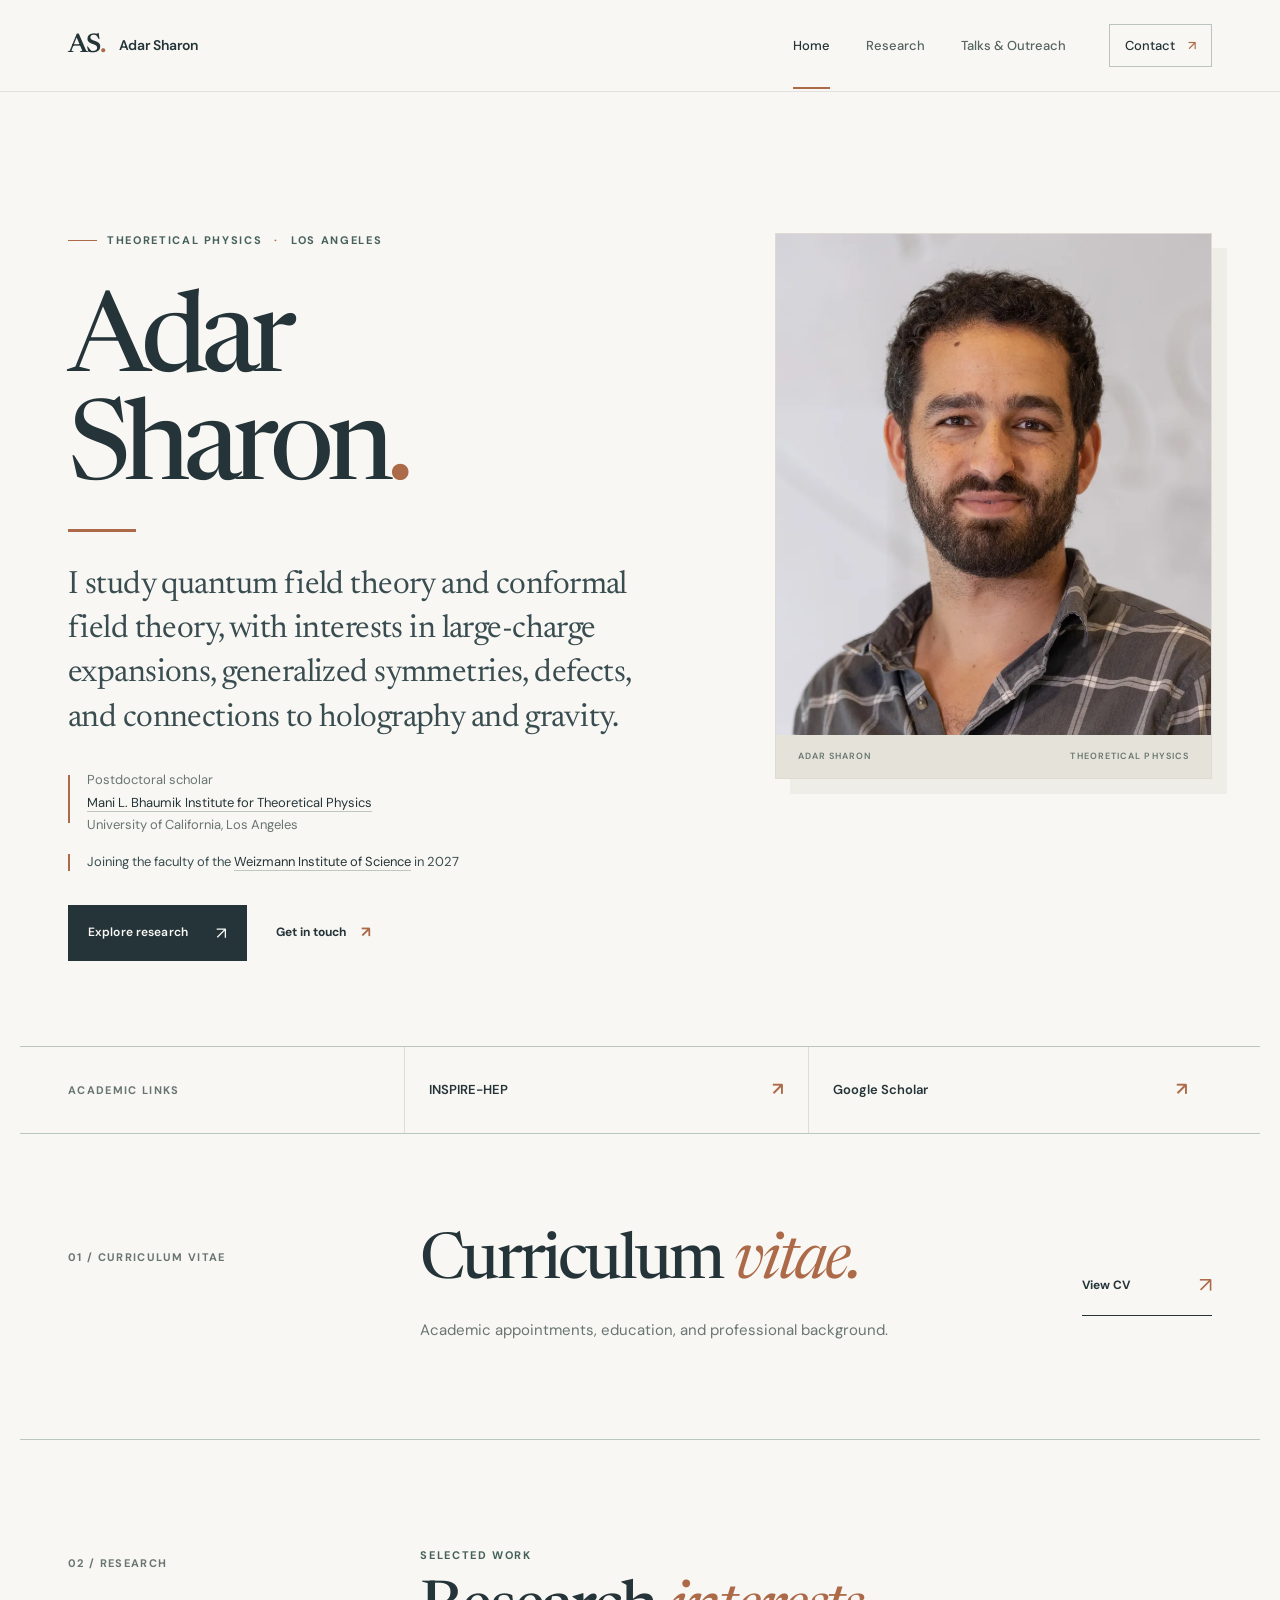
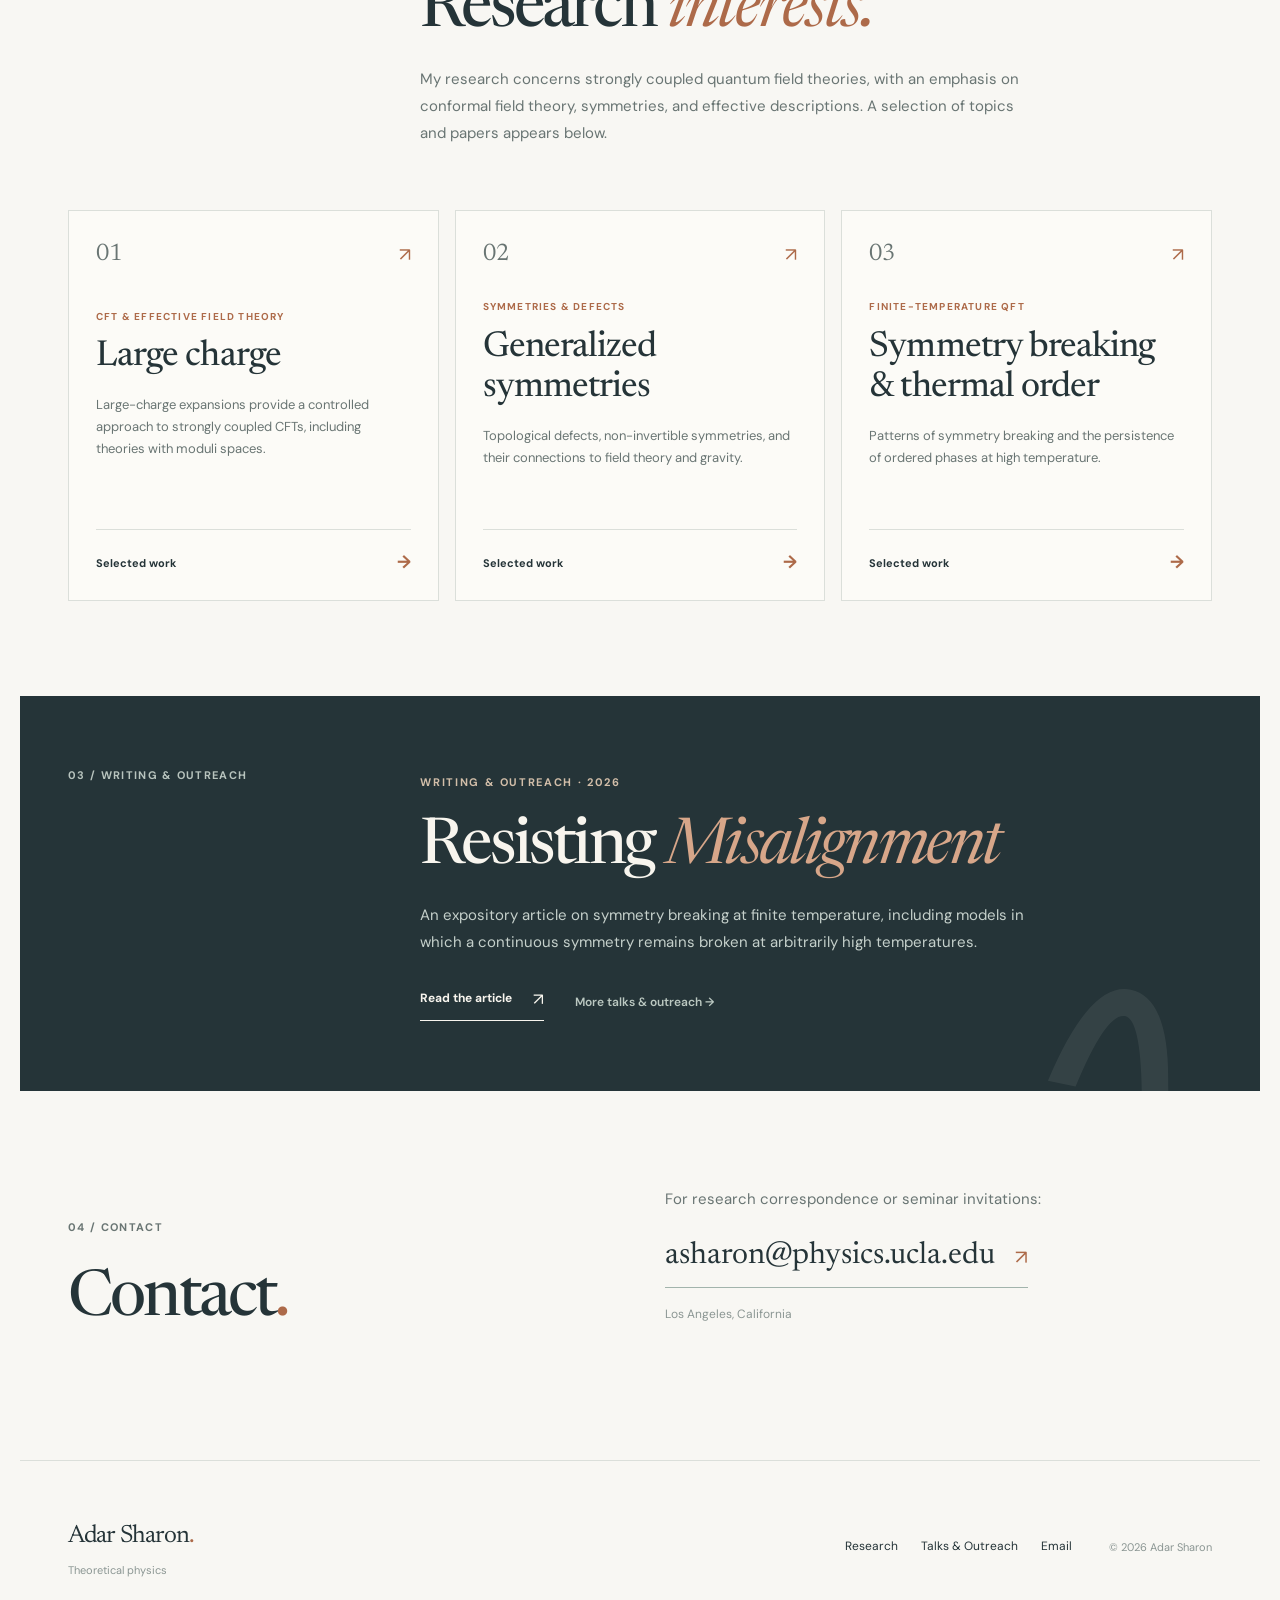
==== index.html @ 0dfc63d8 "Consistency pass: unified heading/body sizes, label spacing and section gaps across pages; drop dupl" ====
<!doctype html>
<html lang="en">
<head>
  <meta charset="utf-8">
  <meta name="viewport" content="width=device-width, initial-scale=1">
  <meta name="theme-color" content="#f8f7f3">
  <meta name="description" content="Adar Sharon is a theoretical physicist at UCLA working on quantum field theory, conformal field theory, generalized symmetries, and strongly coupled systems.">
  <meta property="og:type" content="website">
  <meta property="og:title" content="Adar Sharon — Theoretical Physics">
  <meta property="og:description" content="Quantum field theory, conformal symmetry, and unexpected structures at strong coupling.">
  <meta property="og:url" content="https://adarsharon.com/">
  <meta name="color-scheme" content="light">
  <link rel="canonical" href="https://adarsharon.com/">
  <link rel="icon" href="/favicon.svg" type="image/svg+xml">
  <link rel="preconnect" href="https://fonts.googleapis.com">
  <link rel="preconnect" href="https://fonts.gstatic.com" crossorigin>
  <link href="https://fonts.googleapis.com/css2?family=DM+Sans:wght@400;450;500;600;700&family=Newsreader:opsz,wght@6..72,400;6..72,450;6..72,500;6..72,600&display=swap" rel="stylesheet">
  <link rel="stylesheet" href="/styles.css?v=20261110f">
  <script defer src="/script.js?v=20261110f"></script>
  <title>Adar Sharon — Theoretical Physics</title>
</head>
<body>
  <a class="skip-link" href="#main">Skip to content</a>
  <header class="site-header">
    <div class="shell header-inner">
      <a class="brand" href="/" aria-label="Adar Sharon, home"><span class="brand-mark">AS<span class="brand-dot">.</span></span><span class="brand-name">Adar Sharon</span></a>
      <button class="menu-toggle" type="button" aria-expanded="false" aria-controls="primary-nav" aria-label="Open navigation"><span></span><span></span></button>
      <nav class="site-nav" id="primary-nav" aria-label="Main navigation">
        <a href="/" aria-current="page">Home</a>
        <a href="/research.html">Research</a>
        <a href="/notes.html">Talks &amp; Outreach</a>
        <a href="mailto:asharon@physics.ucla.edu" class="nav-contact">Contact <span aria-hidden="true">↗</span></a>
      </nav>
    </div>
  </header>

  <main id="main">
    <section class="hero shell">
      <div class="hero-copy">
        <p class="eyebrow"><span class="eyebrow-line"></span>Theoretical physics <span class="mid-dot">·</span> Los Angeles</p>
        <h1>Adar <span>Sharon<span class="name-period">.</span></span></h1>
        <p class="hero-lede">I study quantum field theory and conformal field theory, with interests in large-charge expansions, generalized symmetries, defects, and connections to holography and gravity.</p>
        <div class="affiliation"><span class="affiliation-rule"></span><p>Postdoctoral scholar<br><a href="https://bhaumik-institute.physics.ucla.edu/" target="_blank" rel="noopener noreferrer">Mani L. Bhaumik Institute for Theoretical Physics</a><br>University of California, Los Angeles</p></div>
        <div class="affiliation affiliation-next"><span class="affiliation-rule"></span><p>Joining the faculty of the <a href="https://www.weizmann.ac.il/particle/" target="_blank" rel="noopener noreferrer">Weizmann Institute of Science</a> in 2027</p></div>
        <div class="hero-actions">
          <a class="button button-dark" href="/research.html">Explore research <span aria-hidden="true">↗</span></a>
          <a class="text-link" href="mailto:asharon@physics.ucla.edu">Get in touch <span aria-hidden="true">↗</span></a>
        </div>
      </div>
      <div class="portrait-frame">
        <div class="portrait-image-wrap">
          <img src="/images/adar-sharon-portrait.webp?v=20261110c" width="420" height="525" alt="Portrait of Adar Sharon" decoding="async" fetchpriority="high">
        </div>
        <div class="portrait-bottom"><span>ADAR SHARON</span><span>THEORETICAL PHYSICS</span></div>
      </div>
    </section>

    <section class="profile-links shell" aria-label="Academic profiles">
      <span class="profile-label">Academic links</span>
      <a href="https://inspirehep.net/authors/1683407" target="_blank" rel="noopener noreferrer"><span>INSPIRE-HEP</span><span aria-hidden="true">↗</span></a>
      <a href="https://scholar.google.com/citations?user=H8xUjnYAAAAJ" target="_blank" rel="noopener noreferrer"><span>Google Scholar</span><span aria-hidden="true">↗</span></a>
    </section>

    <section class="shell cv-feature" aria-labelledby="cv-feature-title">
      <div class="cv-feature-label"><span class="section-index">01 / Curriculum vitae</span></div>
      <div class="cv-feature-content">
        <div class="cv-feature-copy">
          <h2 id="cv-feature-title">Curriculum <em>vitae.</em></h2>
          <p>Academic appointments, education, and professional background.</p>
        </div>
        <a class="cv-feature-link" href="/Adar_Sharon_CV.pdf" target="_blank" rel="noopener" aria-label="View curriculum vitae (PDF, opens in a new tab)">View CV <span aria-hidden="true">↗</span></a>
      </div>
    </section>

    <section class="section shell intro-section">
      <div class="section-side"><span class="section-index">02 / Research</span></div>
      <div class="section-body">
        <p class="eyebrow eyebrow-small">Selected work</p>
        <h2 class="section-heading">Research <em>interests.</em></h2>
        <p class="section-intro">My research concerns strongly coupled quantum field theories, with an emphasis on conformal field theory, symmetries, and effective descriptions. A selection of topics and papers appears below.</p>
      </div>
    </section>

    <section class="shell feature-grid" aria-label="Research interests">
      <a class="feature-card" href="/research.html#large-charge">
        <div class="feature-upper"><span>01</span><span class="feature-icon" aria-hidden="true">↗</span></div>
        <div><p class="card-kicker">CFT &amp; effective field theory</p><h3>Large charge</h3><p>Large-charge expansions provide a controlled approach to strongly coupled CFTs, including theories with moduli spaces.</p></div>
        <span class="card-bottom">Selected work <span aria-hidden="true">→</span></span>
      </a>
      <a class="feature-card" href="/research.html#symmetries">
        <div class="feature-upper"><span>02</span><span class="feature-icon" aria-hidden="true">↗</span></div>
        <div><p class="card-kicker">Symmetries &amp; defects</p><h3>Generalized symmetries</h3><p>Topological defects, non-invertible symmetries, and their connections to field theory and gravity.</p></div>
        <span class="card-bottom">Selected work <span aria-hidden="true">→</span></span>
      </a>
      <a class="feature-card" href="/research.html#thermal">
        <div class="feature-upper"><span>03</span><span class="feature-icon" aria-hidden="true">↗</span></div>
        <div><p class="card-kicker">Finite-temperature QFT</p><h3>Symmetry breaking &amp; thermal order</h3><p>Patterns of symmetry breaking and the persistence of ordered phases at high temperature.</p></div>
        <span class="card-bottom">Selected work <span aria-hidden="true">→</span></span>
      </a>
    </section>

    <section class="shell editorial-feature">
      <div class="editorial-label"><span class="section-index">03 / Writing &amp; outreach</span></div>
      <div class="editorial-content">
        <p class="eyebrow eyebrow-small">Writing &amp; outreach · 2026</p>
        <h2>Resisting <em>Misalignment</em></h2>
        <p>An expository article on symmetry breaking at finite temperature, including models in which a continuous symmetry remains broken at arbitrarily high temperatures.</p>
        <div class="editorial-actions">
          <a class="underline-link" href="https://bhaumik-institute.physics.ucla.edu/sites/default/files/news/resisting-misalignment/index.html" target="_blank" rel="noopener noreferrer">Read the article <span aria-hidden="true">↗</span></a>
          <a class="subtle-link" href="/notes.html">More talks &amp; outreach <span aria-hidden="true">→</span></a>
        </div>
      </div>
      <span class="editorial-ornament" aria-hidden="true">∿</span>
    </section>


    <section class="shell contact-section" id="contact">
      <div><span class="section-index">04 / Contact</span><h2>Contact<span class="name-period">.</span></h2></div>
      <div class="contact-details"><p>For research correspondence or seminar invitations:</p><a href="mailto:asharon@physics.ucla.edu" class="email-link">asharon@physics.ucla.edu <span aria-hidden="true">↗</span></a><span>Los Angeles, California</span></div>
    </section>
  </main>

  <footer class="footer shell"><div><span class="footer-brand">Adar Sharon<span>.</span></span><span>Theoretical physics</span></div><div class="footer-right"><a href="/research.html">Research</a><a href="/notes.html">Talks &amp; Outreach</a><a href="mailto:asharon@physics.ucla.edu">Email</a><span>© <span class="current-year">2026</span> Adar Sharon</span></div></footer>
</body>
</html>
---- styles.css ----
:root{
  --paper:#f8f7f3; --paper-dark:#f1efe9; --white:#fffefa; --ink:#253438; --ink2:#394c50; --muted:#697573; --quiet:#8b9693; --line:#dbdfda; --line-dark:#bac7c0; --orange:#ad6a49; --green:#46615c;
  --serif:"Newsreader",Georgia,"Times New Roman",serif; --sans:"DM Sans",system-ui,-apple-system,BlinkMacSystemFont,"Segoe UI",sans-serif;
}
*{box-sizing:border-box}
html{scroll-behavior:smooth}
body{margin:0;background:var(--paper);color:var(--ink);font-family:var(--sans);font-size:15px;line-height:1.65;-webkit-font-smoothing:antialiased}
a{color:inherit;text-decoration:none}
button{font:inherit}
a:focus-visible,button:focus-visible{outline:2px solid var(--orange);outline-offset:5px}
::selection{background:#d8c6b8;color:var(--ink)}
.shell{max-width:1240px;margin:0 auto;padding-left:48px;padding-right:48px}
.skip-link{position:absolute;top:-80px;left:12px;background:var(--ink);color:white;padding:10px 14px;z-index:99}
.skip-link:focus{top:12px}
.site-header{background:rgba(248,247,243,.92);border-bottom:1px solid rgba(40,57,52,.11);position:relative;z-index:15;backdrop-filter:blur(15px)}
.header-inner{height:91px;display:flex;align-items:center;justify-content:space-between;gap:35px}
.brand{display:inline-flex;align-items:center;gap:15px;white-space:nowrap}
.brand-mark{font-family:var(--serif);font-size:27px;font-weight:600;letter-spacing:-.065em;line-height:1}
.brand-dot,.footer-brand span,.period{color:var(--orange)}
.brand-name{font-weight:600;letter-spacing:-.02em;font-size:14px}
.site-nav{display:flex;align-items:center;gap:36px}
.site-nav a{color:#566360;font-weight:500;font-size:13px;transition:color .2s;white-space:nowrap;position:relative}
.site-nav a:hover,.site-nav a[aria-current="page"]{color:var(--ink)}
.site-nav a[aria-current="page"]::after{content:"";position:absolute;bottom:-33px;left:0;width:100%;height:2px;background:var(--orange)}
.site-nav .nav-contact{border:1px solid #b9c4be;padding:10px 15px;margin-left:7px;color:var(--ink)}
.site-nav .nav-contact::after{display:none}
.site-nav .nav-contact span{margin-left:10px;color:var(--orange)}
.site-nav .nav-contact:hover{background:var(--ink);border-color:var(--ink);color:white}
.menu-toggle{display:none}
.eyebrow{display:flex;align-items:center;gap:10px;color:var(--green);font-size:11px;text-transform:uppercase;letter-spacing:.16em;font-weight:700}
.eyebrow-line{display:inline-block;height:1px;width:29px;background:var(--orange);flex:none}
.mid-dot{color:var(--orange);padding:0 2px}
.hero{display:grid;grid-template-columns:1.19fr .81fr;gap:64px;align-items:stretch;padding-top:77px;padding-bottom:85px;min-height:680px}
.hero-copy{padding-top:51px}
.hero h1{font-family:var(--serif);font-size:clamp(76px,8.7vw,130px);font-weight:450;letter-spacing:-.065em;line-height:.97;margin:42px 0 31px;white-space:nowrap}
.hero h1 em{display:block;font-weight:400;font-style:italic;color:var(--orange);letter-spacing:-.07em}
.hero-lede{font-family:var(--serif);font-size:clamp(24px,2.5vw,32px);letter-spacing:-.018em;line-height:1.38;max-width:605px;margin:0;color:var(--ink2)}
.affiliation{display:flex;align-items:flex-start;gap:17px;margin-top:29px}
.affiliation-rule{width:2px;height:48px;background:var(--orange);margin-top:6px;flex:none}
.affiliation p{margin:0;color:var(--muted);font-size:13px;line-height:1.75}
.affiliation a{color:var(--ink);text-decoration:underline;text-decoration-color:#bec8c0;text-underline-offset:4px}
.affiliation a:hover{color:var(--orange)}
.hero-actions{display:flex;align-items:center;gap:29px;margin-top:31px}
.button{display:inline-flex;align-items:center;justify-content:space-between;gap:28px;padding:14px 20px;font-size:12px;font-weight:600;letter-spacing:.01em;transition:transform .18s,background .18s;color:var(--ink)}
.button:hover{transform:translateY(-2px)}
.button-dark{background:var(--ink);color:#f9f8f4}
.button-dark:hover{background:#3d595a}
.button span{font-size:17px;font-weight:400}
.text-link{font-size:12px;font-weight:700;display:inline-flex;align-items:center;gap:15px}
.text-link span{color:var(--orange);font-size:15px}
.text-link:hover,.subtle-link:hover{color:var(--orange)}
.hero-visual{position:relative;overflow:hidden;min-height:546px;background:#e9e6df;box-shadow:15px 15px 0 #efede7}
.field-art{width:100%;height:100%;position:absolute;inset:0;object-fit:cover}
.hero-art-top,.hero-art-bottom{position:absolute;z-index:1;display:flex;justify-content:space-between;align-items:center;left:25px;right:25px;color:#42565a;font-size:10px;font-weight:700;letter-spacing:.17em}
.hero-art-top{top:22px}.hero-art-bottom{bottom:16px}
.hero-art-bottom .symbol{font-family:var(--serif);font-size:35px;font-weight:500;line-height:1}
.profile-links{display:grid;grid-template-columns:1fr repeat(3,1.2fr);border-top:1px solid var(--line-dark);border-bottom:1px solid var(--line-dark);align-items:stretch;margin-bottom:115px}
.profile-label{display:flex;align-items:center;font-size:11px;font-weight:700;text-transform:uppercase;letter-spacing:.14em;color:var(--muted)}
.profile-links>a{display:flex;align-items:center;justify-content:space-between;gap:12px;padding:28px 24px;border-left:1px solid var(--line);font-size:13px;font-weight:600;transition:background .2s}
.profile-links>a:hover{background:#eeeae2}
.profile-links>a span:last-child{color:var(--orange);font-size:18px}
.section{display:grid;grid-template-columns:28% 1fr;gap:32px}
.section-index{font-size:11px;font-weight:700;text-transform:uppercase;letter-spacing:.12em;color:var(--muted)}
.intro-section{padding-bottom:48px}
.section-side{padding-top:15px}
.eyebrow-small{font-size:11px;letter-spacing:.15em}
.section-heading{font-family:var(--serif);font-weight:450;letter-spacing:-.045em;line-height:1.08;font-size:clamp(51px,5.5vw,79px);margin:13px 0 20px}
.section-heading em,.editorial-feature em,.contact-section em,.profile-outro em,.page-head h1 em,.notes-heading em,.writing-copy h3 em{font-weight:400;font-style:italic;color:var(--orange)}
.section-intro{font-size:16px;max-width:625px;color:var(--muted);line-height:1.8}
.feature-grid{display:grid;grid-template-columns:repeat(3,1fr);gap:16px;padding-bottom:126px}
.feature-card{min-height:391px;display:flex;flex-direction:column;justify-content:space-between;border:1px solid var(--line);padding:24px 27px 22px;background:rgba(255,254,250,.49);transition:background .2s,transform .2s,border-color .2s}
.feature-card:hover{background:#fffefb;border-color:#a9b6af;transform:translateY(-5px)}
.feature-upper{display:flex;align-items:center;justify-content:space-between;color:var(--muted);font-family:var(--serif);font-size:24px}
.feature-icon{font-family:var(--sans);font-size:19px;color:var(--orange)}
.card-kicker{text-transform:uppercase;letter-spacing:.12em;font-size:10px;color:var(--orange);font-weight:700;margin:0 0 12px}
.feature-card h3{font-family:var(--serif);font-size:clamp(27px,2.8vw,37px);font-weight:450;letter-spacing:-.026em;line-height:1.13;margin:0 0 16px}
.feature-card p:not(.card-kicker){color:var(--muted);font-size:13px;line-height:1.72;margin:0}
.card-bottom{display:flex;align-items:center;justify-content:space-between;gap:15px;border-top:1px solid var(--line);padding-top:18px;font-size:11px;font-weight:700;margin-top:34px}
.card-bottom>span{font-size:18px;color:var(--orange)}
.editorial-feature{position:relative;display:grid;grid-template-columns:28% 1fr;background:var(--ink);color:#f8f5ee;padding-top:66px;padding-bottom:70px;overflow:hidden;gap:32px}
.editorial-label .section-index{color:#b8c4be}
.editorial-content{position:relative;z-index:1;max-width:745px}
.editorial-feature .eyebrow{color:#d2bea9}
.editorial-feature h2{font-family:var(--serif);font-size:clamp(44px,5vw,70px);font-weight:450;letter-spacing:-.045em;line-height:1.09;margin:23px 0 23px}
.editorial-feature h2 em{color:#d7a689}
.editorial-feature p:not(.eyebrow){font-size:15px;line-height:1.8;color:#c5d0cb;max-width:570px}
.editorial-actions{display:flex;align-items:center;flex-wrap:wrap;gap:31px;margin-top:29px}
.underline-link{display:inline-flex;align-items:center;gap:21px;border-bottom:1px solid currentColor;padding-bottom:7px;font-size:12px;font-weight:700;transition:color .2s}
.underline-link:hover{color:var(--orange)}
.underline-link span{font-size:17px;font-weight:400}
.subtle-link{font-size:12px;font-weight:600;color:#bbc8c1}
.editorial-ornament{position:absolute;right:-32px;bottom:-160px;font:400 340px/.8 var(--serif);opacity:.07;transform:rotate(12deg)}
.contact-section{display:grid;grid-template-columns:1fr 1fr;gap:50px;align-items:end;padding-top:115px;padding-bottom:125px;border-bottom:1px solid var(--line)}
.contact-section h2{font:450 clamp(54px,6vw,83px)/1.05 var(--serif);letter-spacing:-.05em;margin:28px 0 0}
.contact-details{padding-bottom:10px}
.contact-details p{font-size:15px;line-height:1.7;color:var(--muted);max-width:380px;margin:0 0 18px}
.email-link{display:inline-flex;gap:20px;align-items:center;font-family:var(--serif);font-size:clamp(21px,2.4vw,31px);border-bottom:1px solid #a2b4ac;padding-bottom:5px;white-space:nowrap}
.email-link span{font:400 20px var(--sans);color:var(--orange)}
.email-link:hover{color:var(--orange)}
.contact-details>span{display:block;font-size:12px;color:var(--quiet);margin-top:17px}
.footer{min-height:173px;display:flex;align-items:center;justify-content:space-between;gap:25px}
.footer>div:first-child{display:flex;flex-direction:column;gap:4px}
.footer-brand{font-family:var(--serif);font-size:25px;letter-spacing:-.035em}
.footer>div:first-child>span:last-child,.footer-right>span{color:var(--quiet);font-size:11px}
.footer-right{display:flex;align-items:center;gap:23px;flex-wrap:wrap;font-size:12px}
.footer-right a:hover{color:var(--orange)}
.footer-right>span{margin-left:14px}

/* Interior pages */
.page-head{padding-top:99px;padding-bottom:103px;border-bottom:1px solid var(--line-dark)}
.page-head-grid{display:grid;grid-template-columns:1.1fr .9fr;gap:80px;align-items:end;margin-top:24px}
.page-head h1{font:450 clamp(95px,10vw,160px)/.89 var(--serif);letter-spacing:-.068em;margin:15px 0 0}
.page-head-grid>div{padding-bottom:8px}
.page-head-grid>div>p{font-family:var(--serif);font-size:clamp(23px,2.5vw,31px);line-height:1.4;letter-spacing:-.014em;margin:0 0 31px;color:var(--ink2)}
.page-head .underline-link{font-size:12px}
.research-list{padding-bottom:50px}
.research-row{display:grid;grid-template-columns:28% 1fr;gap:32px;padding:65px 0 74px;border-bottom:1px solid var(--line-dark);scroll-margin-top:25px}
.research-aside{display:flex;flex-direction:column;justify-content:space-between;align-items:flex-start;min-height:300px}
.research-glyph{font:400 115px/1 var(--serif);color:#dde0d9}
.research-body h2{font:450 clamp(40px,5vw,64px)/1.08 var(--serif);letter-spacing:-.04em;margin:-8px 0 24px;max-width:770px}
.research-body>p{font-size:15px;line-height:1.85;color:var(--muted);max-width:770px;margin:0 0 32px}
.papers-label{font-size:10px;color:var(--orange);text-transform:uppercase;letter-spacing:.13em;font-weight:700;margin:26px 0 10px}
.paper-list{list-style:none;margin:0;padding:0}
.paper-list li{border-top:1px solid var(--line)}
.paper-list li:last-child{border-bottom:1px solid var(--line)}
.paper-list a{display:flex;align-items:center;justify-content:space-between;gap:18px;padding:17px 2px;transition:padding .2s,background .2s}
.paper-list a:hover{padding-left:12px;background:#eeeee8}
.paper-list strong{font-size:13px;line-height:1.4;font-weight:600;display:block}
.paper-list small{display:block;font-size:11px;color:var(--muted);margin-top:5px}
.paper-arrow{font-size:20px;color:var(--orange)}
.profile-outro{padding-top:72px;padding-bottom:99px;display:grid;grid-template-columns:28% 1fr;gap:32px}
.profile-outro h2{font:450 clamp(44px,4.7vw,64px)/1.1 var(--serif);letter-spacing:-.04em;margin:-10px 0 25px}
.profile-outro>div{grid-column:2;display:flex;align-items:center;gap:29px;flex-wrap:wrap}
.page-head-notes{padding-bottom:91px}
.page-head-notes h1{font-size:clamp(82px,9vw,141px);line-height:.88}
.page-head .ampersand{font-style:italic;color:var(--orange);font-size:.65em}
.notes-content{padding-top:84px;padding-bottom:80px}
.notes-heading{display:grid;grid-template-columns:28% 1fr;gap:32px;margin-bottom:30px}
.notes-heading h2{font:450 clamp(42px,5vw,64px)/1.05 var(--serif);letter-spacing:-.044em;margin:-8px 0 0}
.notes-heading>p{grid-column:2;font-size:14px;color:var(--muted);max-width:510px;margin:0;line-height:1.75}
.writing-feature{display:grid;grid-template-columns:.89fr 1.11fr;min-height:380px;background:#f0eee8;border:1px solid var(--line);overflow:hidden;transition:border-color .2s}
.writing-feature:hover{border-color:#b5c1b9}
.writing-art{position:relative;overflow:hidden;background:#dfdfd5;min-height:390px}
.writing-art:before{content:"";position:absolute;inset:0;background:repeating-linear-gradient(0deg,transparent,transparent 38px,rgba(49,77,72,.075) 39px,rgba(49,77,72,.075) 40px),repeating-linear-gradient(90deg,transparent,transparent 38px,rgba(49,77,72,.075) 39px,rgba(49,77,72,.075) 40px)}
.writing-sun{position:absolute;width:185px;height:185px;left:50%;top:48%;transform:translate(-50%,-50%);border-radius:50%;background:#c88b69;box-shadow:0 0 0 36px rgba(200,139,105,.12),0 0 0 85px rgba(200,139,105,.09)}
.writing-ring{position:absolute;border:1.5px solid #476963;border-radius:50%;width:480px;height:210px;left:50%;top:50%;transform:translate(-50%,-50%) rotate(-28deg)}
.ring-b{transform:translate(-50%,-50%) rotate(28deg);height:245px}
.ring-c{transform:translate(-50%,-50%) rotate(84deg);height:270px}
.writing-symbol{position:absolute;left:50%;top:49%;transform:translate(-50%,-50%);font:400 135px var(--serif);color:#fff3e4}
.writing-copy{display:flex;flex-direction:column;justify-content:center;align-items:flex-start;padding:45px clamp(35px,5vw,80px)}
.note-type{font-size:10px;text-transform:uppercase;letter-spacing:.12em;font-weight:700;color:var(--orange)}
.writing-copy h3{font:450 clamp(47px,5.1vw,72px)/.98 var(--serif);letter-spacing:-.05em;margin:28px 0 18px}
.writing-copy p{font-size:14px;line-height:1.75;color:var(--muted);margin:0 0 29px;max-width:450px}
.credit-line{color:var(--quiet);font-size:11px;text-align:right;margin-top:12px}
.talks-section{padding-top:64px;padding-bottom:100px;border-top:1px solid var(--line-dark)}
.talks-section .notes-heading{margin-bottom:35px}
.talk-item{display:grid;grid-template-columns:72px 1fr 35px;align-items:center;gap:29px;padding:30px 22px;border-top:1px solid var(--line-dark);border-bottom:1px solid var(--line-dark);transition:background .2s}
.talk-item:hover{background:#f0eee8}
.play-icon{width:66px;height:66px;border:1px solid #9aaca3;display:flex;align-items:center;justify-content:center;color:var(--orange);font-size:16px;padding-left:3px}
.talk-information h3{font:450 clamp(25px,2.7vw,37px)/1.1 var(--serif);letter-spacing:-.024em;margin:10px 0}
.talk-information p{font-size:12px;color:var(--muted);margin:0}
.talk-arrow{font-size:24px;color:var(--orange);align-self:start}
.talks-note{display:flex;gap:16px;align-items:center;margin-top:24px;font-size:12px;color:var(--muted)}
.talks-note p{margin:0}.small-star{color:var(--orange);font-size:20px}
.notes-contact{border-top:1px solid var(--line-dark);padding-top:80px}
@media(max-width:1100px){
 .shell{padding-left:34px;padding-right:34px}
 .hero{gap:36px;grid-template-columns:1.14fr .86fr}
 .hero h1{font-size:clamp(70px,8vw,110px)}
 .hero-visual{min-height:500px}
 .feature-card{padding:24px 20px}
 .profile-links>a{padding:25px 14px}
}
@media(max-width:800px){
 .shell{padding-left:24px;padding-right:24px}
 .header-inner{height:72px}
 .menu-toggle{display:flex;width:42px;height:42px;flex-direction:column;align-items:center;justify-content:center;gap:6px;border:1px solid var(--line-dark);background:transparent;cursor:pointer}
 .menu-toggle span{display:block;width:18px;height:1px;background:var(--ink);transition:transform .2s}
 .menu-toggle[aria-expanded="true"] span:first-child{transform:translateY(3.5px) rotate(45deg)}
 .menu-toggle[aria-expanded="true"] span:last-child{transform:translateY(-3.5px) rotate(-45deg)}
 .site-nav{display:none;position:absolute;left:0;right:0;top:72px;flex-direction:column;align-items:stretch;background:var(--paper);padding:15px 24px 22px;border-bottom:1px solid var(--line-dark);gap:0;box-shadow:0 16px 20px rgba(25,50,45,.05)}
 .site-nav.is-open{display:flex}
 .site-nav a{padding:13px 0;font-size:14px}
 .site-nav a[aria-current="page"]::after{display:none}
 .site-nav .nav-contact{margin:9px 0 0;text-align:center}
 .hero{grid-template-columns:1fr;gap:38px;padding-top:44px;padding-bottom:65px}
 .hero-copy{padding-top:0}
 .hero h1{font-size:clamp(75px,13vw,105px);margin:30px 0 24px}
 .hero-lede{max-width:650px}
 .hero-visual{height:410px;min-height:0;box-shadow:10px 10px 0 #efede7}
 .field-art{object-fit:cover}
 .profile-links{grid-template-columns:1fr 1fr;margin-bottom:76px}
 .profile-label{padding:15px 0;grid-column:1/-1;border-bottom:1px solid var(--line)}
 .profile-links>a{padding:19px 18px;border-left:none;border-bottom:1px solid var(--line)}
 .profile-links>a:nth-child(even){border-left:1px solid var(--line)}
 .profile-links>a:last-child{grid-column:1/-1}
 .section,.research-row,.profile-outro,.notes-heading{grid-template-columns:1fr;gap:12px}
 .section-side{padding-top:0}
 .intro-section{padding-bottom:30px}
 .feature-grid{grid-template-columns:1fr;gap:13px;padding-bottom:80px}
 .feature-card{min-height:285px}
 .feature-card h3{font-size:35px}
 .editorial-feature{grid-template-columns:1fr;padding-top:38px;padding-bottom:45px;gap:15px}
 .contact-section{grid-template-columns:1fr;gap:30px;padding-top:80px;padding-bottom:85px}
 .page-head{padding-top:55px;padding-bottom:67px}
 .page-head-grid{grid-template-columns:1fr;gap:29px}
 .page-head h1{font-size:clamp(80px,14vw,115px)}
 .page-head-grid>div>p{max-width:650px}
 .research-row{padding:44px 0 52px}
 .research-aside{min-height:0}
 .research-glyph{display:none}
 .research-body h2{margin:10px 0 16px}
 .profile-outro h2{margin:15px 0 10px}
 .profile-outro>div{grid-column:1}
 .notes-heading>p{grid-column:1}
 .notes-content{padding-top:57px}
 .writing-feature{grid-template-columns:1fr}
 .writing-art{min-height:260px}
 .writing-copy{padding:33px 31px 37px}
 .credit-line{text-align:left}
 .footer{align-items:flex-start;flex-direction:column;padding-top:33px;padding-bottom:40px;gap:26px}
 .footer-right>span{margin-left:0}
}
@media(max-width:480px){
 .shell{padding-left:19px;padding-right:19px}
 .brand-name{font-size:13px}
 .hero h1{font-size:clamp(70px,16vw,88px)}
 .hero-lede{font-size:25px}
 .hero-visual{height:330px}
 .hero-actions{gap:18px}
 .button{padding:13px 16px}
 .profile-links{grid-template-columns:1fr}
 .profile-links>a{grid-column:1!important;border-left:none!important}
 .section-heading{font-size:56px}
 .editorial-feature h2{font-size:45px}
 .contact-section h2{font-size:61px}
 .email-link{font-size:22px}
 .page-head h1{font-size:88px}
 .page-head-notes h1{font-size:77px}
 .research-body h2{font-size:43px}
 .notes-heading h2{font-size:48px}
 .writing-copy h3{font-size:52px}
 .talk-item{grid-template-columns:45px 1fr 16px;gap:16px;padding:22px 0}
 .play-icon{height:43px;width:43px;font-size:12px}
 .talk-information h3{font-size:26px}
 .talk-arrow{font-size:17px}
 .footer-right{gap:15px}
}
@media(prefers-reduced-motion:reduce){html{scroll-behavior:auto}*,*::before,*::after{animation-duration:.01ms!important;transition-duration:.01ms!important}}

/* 2026 refinement: restrained academic typography and portrait placeholder */
.hero h1 span{display:block;font-weight:450;font-style:normal;color:var(--ink);letter-spacing:-.065em}
.name-period{color:var(--orange)!important}
.hero h1 span.name-period{display:inline;font-weight:inherit}
.portrait-frame{min-height:546px;background:#e9e5db;position:relative;overflow:hidden;display:flex;flex-direction:column;justify-content:space-between;border:1px solid #dedbd3;box-shadow:15px 15px 0 #efede7}
.portrait-placeholder{flex:1;display:flex;align-items:center;justify-content:center;position:relative;overflow:hidden;background:linear-gradient(135deg,#e6e2d7,#f3f0e9 65%,#e3e0d8)}
.portrait-placeholder:before{content:"";position:absolute;inset:21px;border:1px solid rgba(66,83,79,.17)}
.portrait-monogram{font:400 clamp(135px,19vw,260px)/1 var(--serif);color:#aab0a8;letter-spacing:-.08em;opacity:.38;transform:translateX(-7px)}
.portrait-hairline{position:absolute;width:75%;height:1px;left:12.5%;bottom:15%;background:#a2afa6;opacity:.5}
.portrait-bottom{padding:14px 22px;display:flex;justify-content:space-between;gap:15px;background:#e5e2d9;color:#687671;font-size:9px;letter-spacing:.12em;font-weight:600}
.research-illustration{width:220px;max-width:100%;aspect-ratio:3/2;background:#edeee8;border:1px solid #d9dfd7;margin-top:42px;display:flex;align-items:center;justify-content:center;overflow:hidden}
.research-illustration svg{width:100%;height:100%;display:block}
.research-aside{min-height:260px}
.research-body h2{letter-spacing:-.034em}
.other-talks-heading{margin-top:75px}
.talk-text .talk-date{font:450 26px/1 var(--serif);color:#a06b50}
.talk-text .talk-information h3{font-size:clamp(22px,2.35vw,31px)}
.talks-section .talk-item+.talk-item{border-top:none}
.profile-outro a,.profile-links a{transition:color .2s}
.cv-holder{min-height:53vh;padding-top:110px;padding-bottom:130px;border-bottom:1px solid var(--line-dark);display:grid;grid-template-columns:1.05fr .95fr;gap:60px;align-items:center}
.cv-holder h1{font:450 clamp(75px,11vw,146px)/.98 var(--serif);letter-spacing:-.06em;margin:14px 0 0}
.cv-holder p{font:400 clamp(21px,2.6vw,30px)/1.4 var(--serif);color:var(--muted);max-width:470px;margin:0 0 26px}
@media(max-width:800px){.portrait-frame{height:420px;min-height:0;box-shadow:10px 10px 0 #efede7}.portrait-monogram{font-size:190px}.research-illustration{margin-top:10px;width:210px}.research-aside{min-height:0}.cv-holder{grid-template-columns:1fr;gap:25px;padding-top:65px;padding-bottom:95px}}
@media(max-width:480px){.portrait-frame{height:335px}.portrait-monogram{font-size:155px}.portrait-bottom{font-size:8px}.research-illustration{width:180px}.cv-holder h1{font-size:83px}}

/* CV section and restrained accent refinement */
.hero h1::after{content:"";display:block;width:68px;height:3px;margin-top:22px;background:var(--orange)}
.cv-feature{display:grid;grid-template-columns:28% minmax(0,1fr);gap:32px;padding-top:34px;padding-bottom:73px;border-bottom:1px solid var(--line-dark)}
.cv-feature-label{padding-top:15px}
.cv-feature-content{display:flex;justify-content:space-between;gap:48px;align-items:center}
.cv-feature h2{font:450 clamp(42px,4.9vw,64px)/1.05 var(--serif);letter-spacing:-.044em;margin:0 0 14px}
.cv-feature h2 em{font-style:italic;color:var(--orange);font-weight:400}
.cv-feature p{font-size:14px;max-width:450px;color:var(--muted);line-height:1.75;margin:0}
.cv-feature-link{align-self:center;display:inline-flex;align-items:center;justify-content:space-between;white-space:nowrap;min-width:130px;gap:30px;border-bottom:1px solid var(--ink);padding:12px 0;font-size:13px;font-weight:650;transition:color .2s,border-color .2s}
.cv-feature-link span{color:var(--orange);font-size:21px;font-weight:400}
.cv-feature-link:hover{color:var(--orange);border-color:var(--orange)}
@media(max-width:800px){.cv-feature{grid-template-columns:1fr;gap:13px;padding-top:30px;padding-bottom:65px}.cv-feature-label{padding-top:0}.cv-feature-content{gap:25px}}
@media(max-width:480px){.cv-feature-content{flex-direction:column;align-items:flex-start;gap:19px}.cv-feature h2{font-size:51px}.cv-feature-link{min-width:140px}}

/* Compact CV link near the top; academic profiles remain a separate two-link row. */
.hero-actions{flex-wrap:wrap;row-gap:15px}
.hero-cv-link{white-space:nowrap}
.profile-links{grid-template-columns:1fr repeat(2,1.2fr)}
.archive-icon{font-size:25px;padding-left:0;font-family:var(--sans)}
@media(max-width:800px){
  .profile-links{grid-template-columns:1fr 1fr}
  .profile-links>a:last-child{grid-column:auto}
}
@media(max-width:480px){
  .profile-links{grid-template-columns:1fr}
  .hero-actions{gap:14px 23px}
  .hero-cv-link{font-weight:700}
}


/* Restore the original editorial CV section, immediately after academic links. */
.profile-links{margin-bottom:0}
.cv-feature+.intro-section{padding-top:95px}
@media(max-width:800px){.cv-feature+.intro-section{padding-top:75px}}
@media(max-width:480px){.cv-feature+.intro-section{padding-top:62px}}

/* Optimized portrait, 420 × 525 WebP (~9.5 KB). */
.portrait-frame{height:546px;min-height:0}
.portrait-image-wrap{position:relative;overflow:hidden;background:#e9e5db;flex:1;min-height:0}
.portrait-image-wrap img{display:block;position:absolute;inset:0;width:100%;height:100%;object-fit:cover;object-position:center 45%}
@media(max-width:800px){
  .portrait-frame{width:100%;max-width:390px;height:auto;min-height:0;aspect-ratio:4/5;margin:0 auto}
}
@media(max-width:480px){
  .portrait-frame{max-width:350px;height:auto;aspect-ratio:4/5}
}

/* Weizmann note: its own one-line affiliation block with the same orange bar, slightly darker text. */
.affiliation.affiliation-next{margin-top:14px}
.affiliation-next .affiliation-rule{height:17px;margin-top:3px}
.affiliation-next p{color:var(--ink2)}

/* Portrait top aligned with the first line of hero text (hero-copy padding 51px + eyebrow margin 11px). */
.portrait-frame{margin-top:64px}
@media(max-width:800px){.portrait-frame{margin-top:0}}

/* One vertical gap between all homepage sections (the value the research section already used). */
:root{--section-gap:95px}
@media(max-width:800px){:root{--section-gap:75px}}
@media(max-width:480px){:root{--section-gap:62px}}
.cv-feature{padding-top:var(--section-gap);padding-bottom:var(--section-gap)}
.cv-feature+.intro-section{padding-top:var(--section-gap)}
.intro-section+.feature-grid{padding-bottom:var(--section-gap)}
.editorial-feature+.contact-section{padding-top:var(--section-gap)}

/* Research graphics sit just under the section label, not at the bottom of the row. */
.research-aside{justify-content:flex-start;min-height:0}
.research-aside .research-illustration{margin-top:28px}
@media(max-width:800px){.research-aside .research-illustration{margin-top:10px}}

/* Consistency pass (2026-11-10): one size per role across all pages. */
.section-heading,.cv-feature h2,.editorial-feature h2,.contact-section h2,.research-body h2,.profile-outro h2,.notes-heading h2{font-size:clamp(44px,5vw,66px);line-height:1.07;letter-spacing:-.044em}
@media(max-width:480px){.section-heading,.cv-feature h2,.editorial-feature h2,.contact-section h2,.research-body h2,.profile-outro h2,.notes-heading h2{font-size:46px}}
.page-head h1,.page-head-notes h1{font-size:clamp(76px,8.7vw,130px);line-height:.9}
@media(max-width:800px){.page-head h1,.page-head-notes h1{font-size:clamp(70px,12vw,105px)}}
@media(max-width:480px){.page-head h1,.page-head-notes h1{font-size:72px}}
.section-intro,.cv-feature p,.editorial-feature p:not(.eyebrow),.contact-details p,.research-body>p,.notes-heading>p,.writing-copy p{font-size:15px;line-height:1.8}
.section-intro,.cv-feature p,.editorial-feature p:not(.eyebrow),.notes-heading>p{max-width:620px}
.section-heading,.cv-feature h2,.editorial-feature h2,.research-body h2,.profile-outro h2{margin-bottom:20px}
.notes-heading{row-gap:20px}
.section-index,.profile-label{letter-spacing:.12em}
.eyebrow,.eyebrow-small{letter-spacing:.15em}
.card-kicker,.papers-label,.note-type{font-size:10px;letter-spacing:.12em}
.cv-feature-link{font-size:12px;font-weight:700}
/* Interior pages use the homepage section gap; every page ends with the same space before the footer. */
.page-head,.page-head-notes{padding-top:var(--section-gap);padding-bottom:var(--section-gap)}
.research-row{padding:var(--section-gap) 0}
.research-list{padding-bottom:0}
.notes-content,.talks-section{padding-top:var(--section-gap);padding-bottom:var(--section-gap)}
.notes-contact{padding-top:var(--section-gap)}
.profile-outro{padding-top:var(--section-gap);padding-bottom:125px}
@media(max-width:800px){.profile-outro{padding-bottom:85px}}
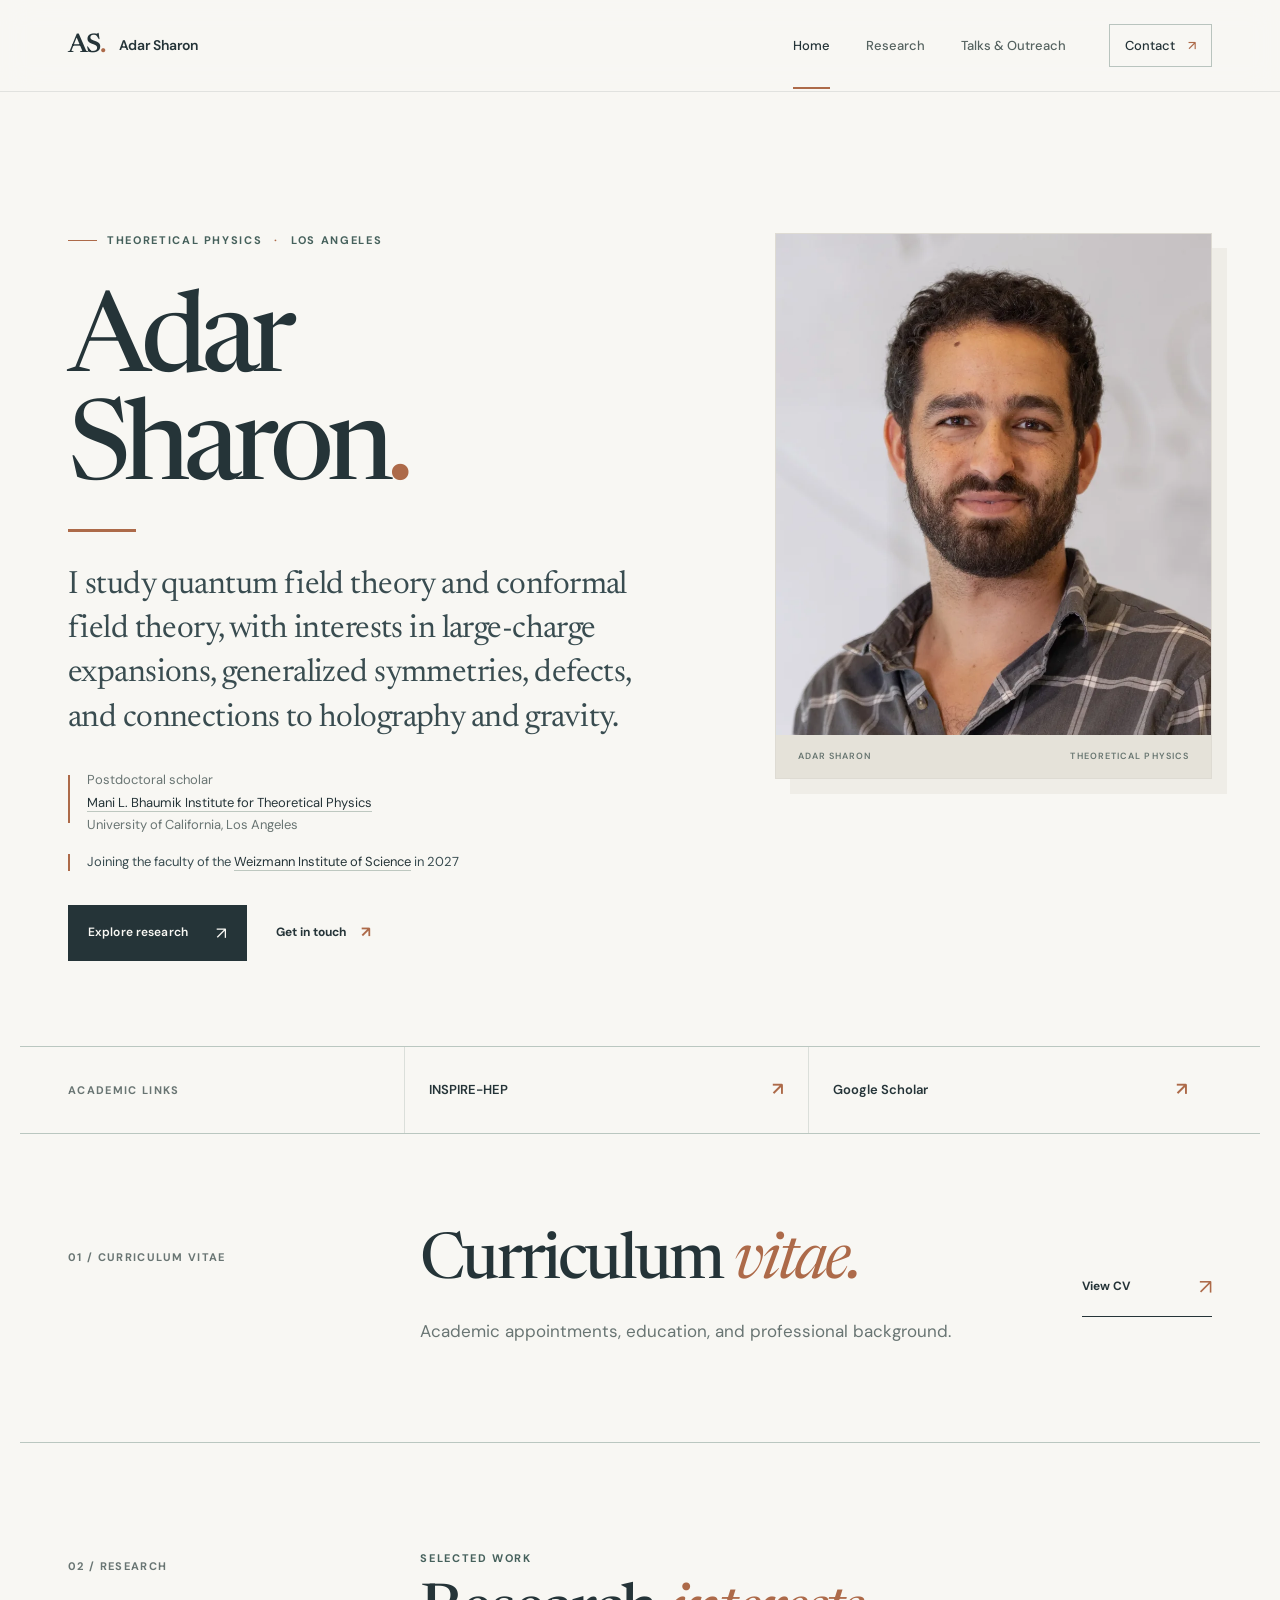
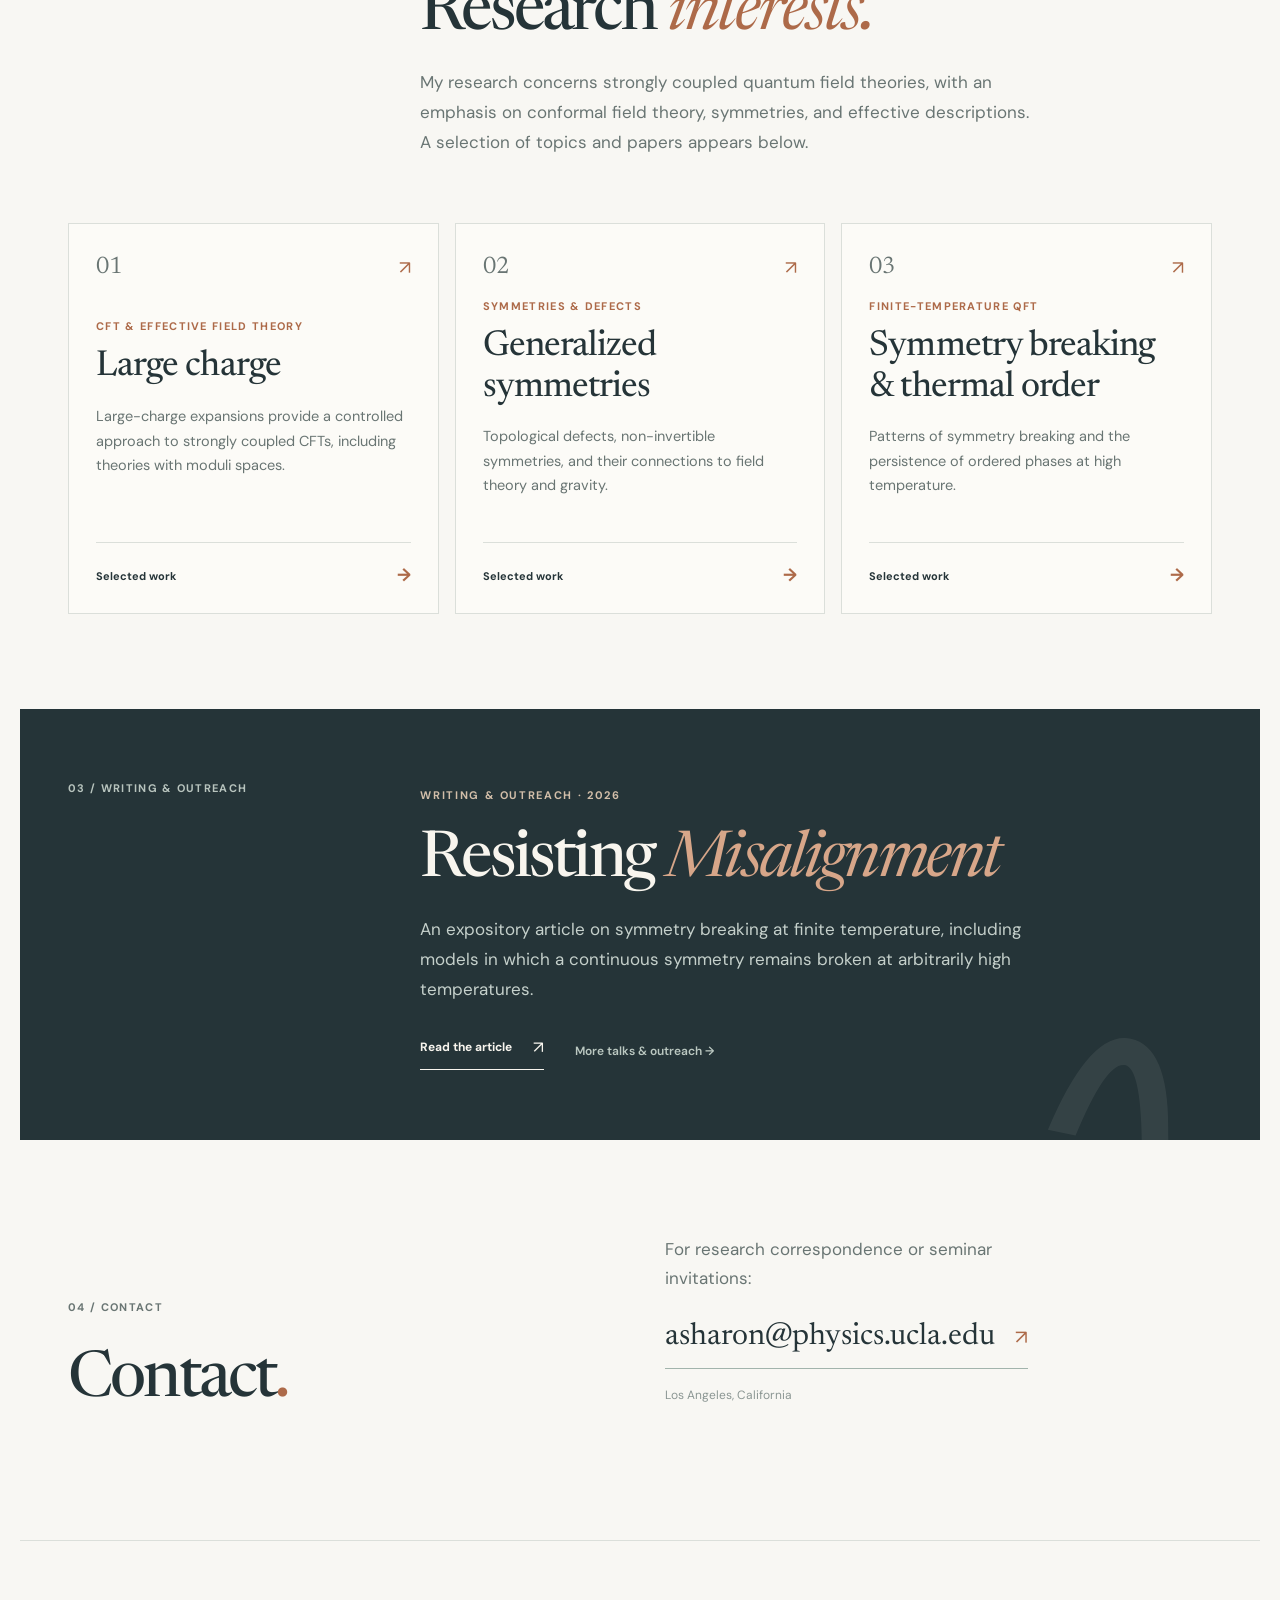
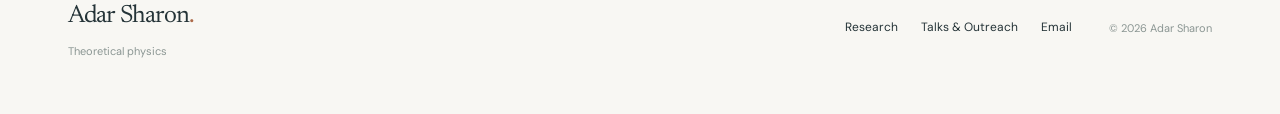
==== commit 482cadbe: "Larger reading text: paragraphs 17px, paper titles 15px, paper meta 12.5px, labels 11px" ====
--- a/index.html
+++ b/index.html
@@ -15,8 +15,8 @@
   <link rel="preconnect" href="https://fonts.googleapis.com">
   <link rel="preconnect" href="https://fonts.gstatic.com" crossorigin>
   <link href="https://fonts.googleapis.com/css2?family=DM+Sans:wght@400;450;500;600;700&family=Newsreader:opsz,wght@6..72,400;6..72,450;6..72,500;6..72,600&display=swap" rel="stylesheet">
-  <link rel="stylesheet" href="/styles.css?v=20261110f">
-  <script defer src="/script.js?v=20261110f"></script>
+  <link rel="stylesheet" href="/styles.css?v=20261110g">
+  <script defer src="/script.js?v=20261110g"></script>
   <title>Adar Sharon — Theoretical Physics</title>
 </head>
 <body>
--- a/styles.css
+++ b/styles.css
@@ -365,3 +365,11 @@
 .notes-contact{padding-top:var(--section-gap)}
 .profile-outro{padding-top:var(--section-gap);padding-bottom:125px}
 @media(max-width:800px){.profile-outro{padding-bottom:85px}}
+
+/* Text size step-up (~13%) for reading text, keeping the ratios between levels. */
+.section-intro,.cv-feature p,.editorial-feature p:not(.eyebrow),.contact-details p,.research-body>p,.notes-heading>p,.writing-copy p{font-size:17px;line-height:1.75}
+.paper-list strong{font-size:15px;line-height:1.4}
+.paper-list small{font-size:12.5px;margin-top:6px}
+.card-kicker,.papers-label,.note-type{font-size:11px}
+.feature-card p:not(.card-kicker){font-size:14.5px;line-height:1.7}
+.talk-information p{font-size:13px}
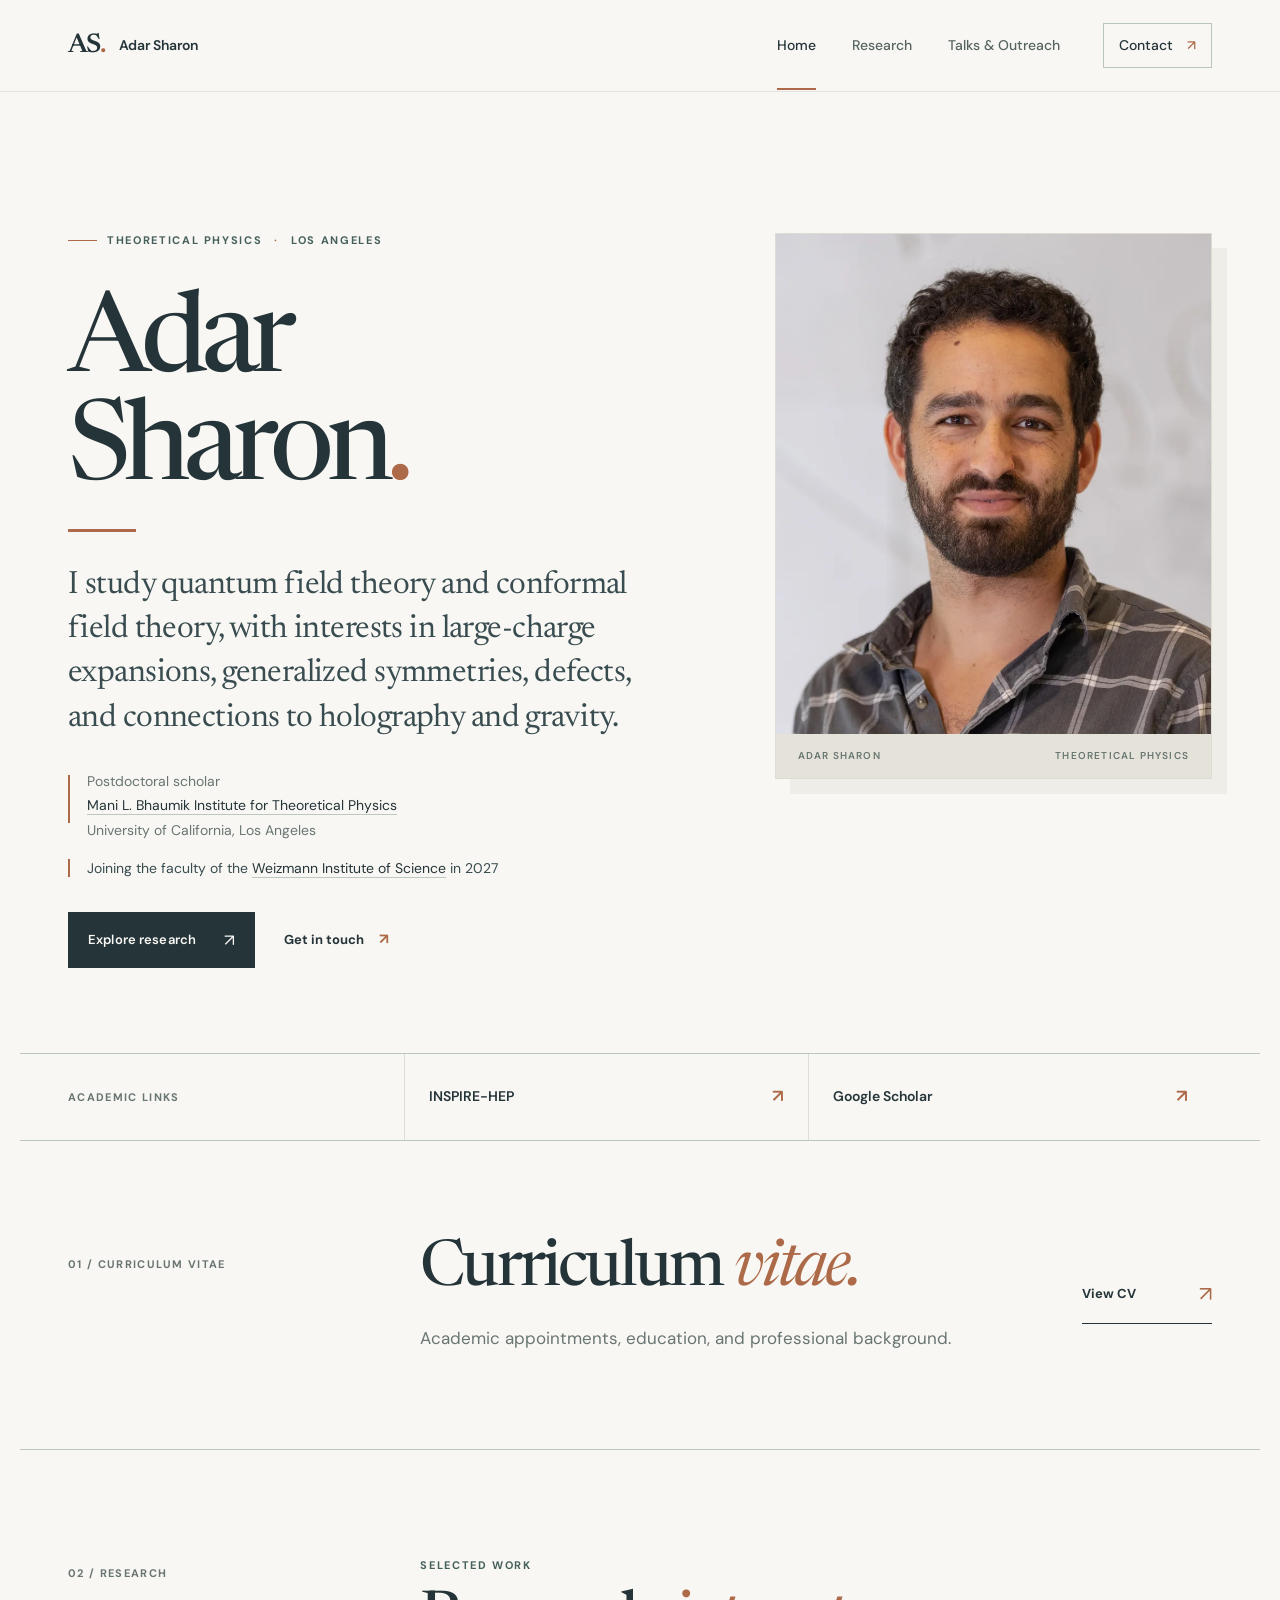
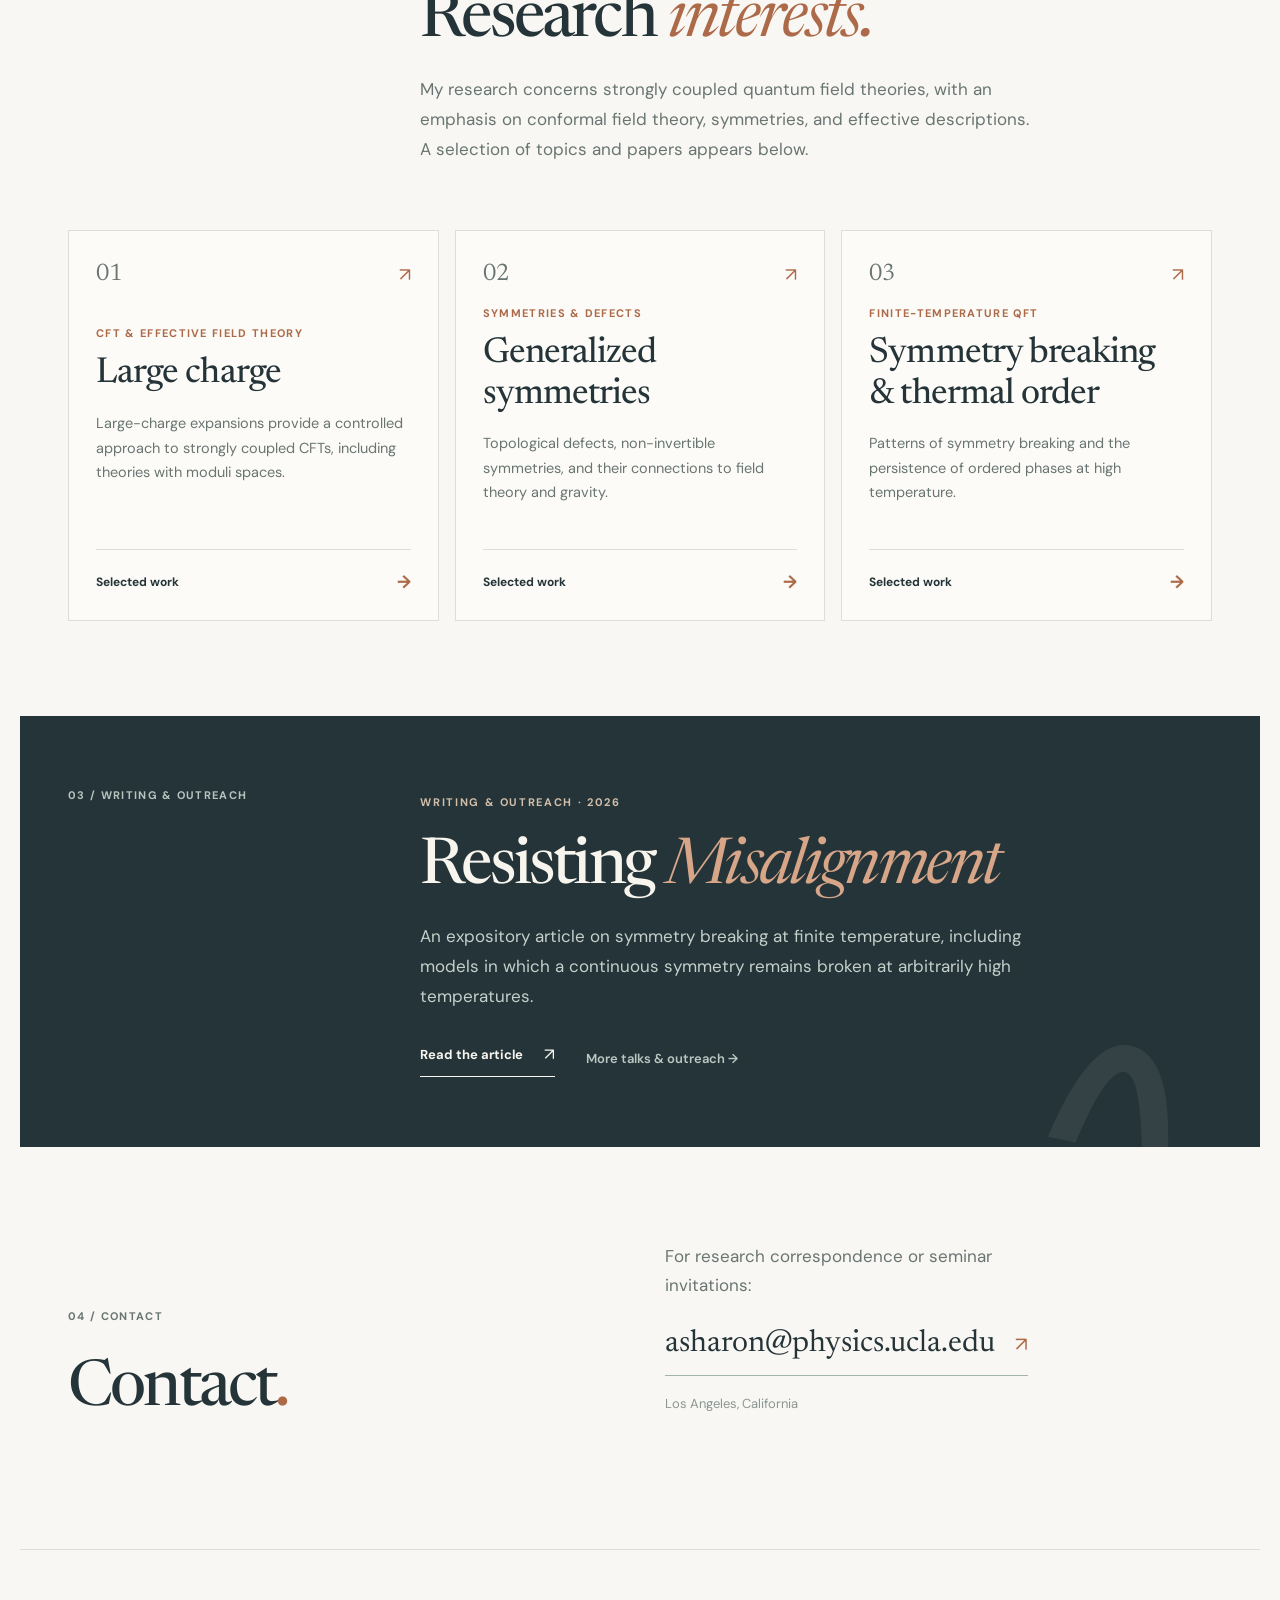
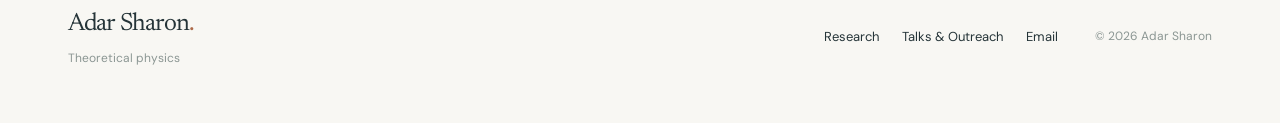
==== commit ae0b500c: "Larger secondary text: nav, affiliation, action links, footer, captions" ====
--- a/index.html
+++ b/index.html
@@ -15,8 +15,8 @@
   <link rel="preconnect" href="https://fonts.googleapis.com">
   <link rel="preconnect" href="https://fonts.gstatic.com" crossorigin>
   <link href="https://fonts.googleapis.com/css2?family=DM+Sans:wght@400;450;500;600;700&family=Newsreader:opsz,wght@6..72,400;6..72,450;6..72,500;6..72,600&display=swap" rel="stylesheet">
-  <link rel="stylesheet" href="/styles.css?v=20261110g">
-  <script defer src="/script.js?v=20261110g"></script>
+  <link rel="stylesheet" href="/styles.css?v=20261110h">
+  <script defer src="/script.js?v=20261110h"></script>
   <title>Adar Sharon — Theoretical Physics</title>
 </head>
 <body>
--- a/styles.css
+++ b/styles.css
@@ -373,3 +373,17 @@
 .card-kicker,.papers-label,.note-type{font-size:11px}
 .feature-card p:not(.card-kicker){font-size:14.5px;line-height:1.7}
 .talk-information p{font-size:13px}
+
+/* Second step-up: secondary text in proportion to the 17px paragraphs. Uppercase labels stay 11px. */
+.affiliation p{font-size:14px}
+.affiliation-next .affiliation-rule{height:18px}
+.site-nav a{font-size:14px}
+.profile-links>a{font-size:14px}
+.button,.text-link,.underline-link,.subtle-link,.cv-feature-link,.page-head .underline-link{font-size:13px}
+.card-bottom{font-size:12px}
+.credit-line{font-size:12.5px}
+.contact-details>span{font-size:13px}
+.footer-right{font-size:13px}
+.footer>div:first-child>span:last-child,.footer-right>span{font-size:12px}
+.portrait-bottom{font-size:10px}
+@media(max-width:480px){.portrait-bottom{font-size:9px}}
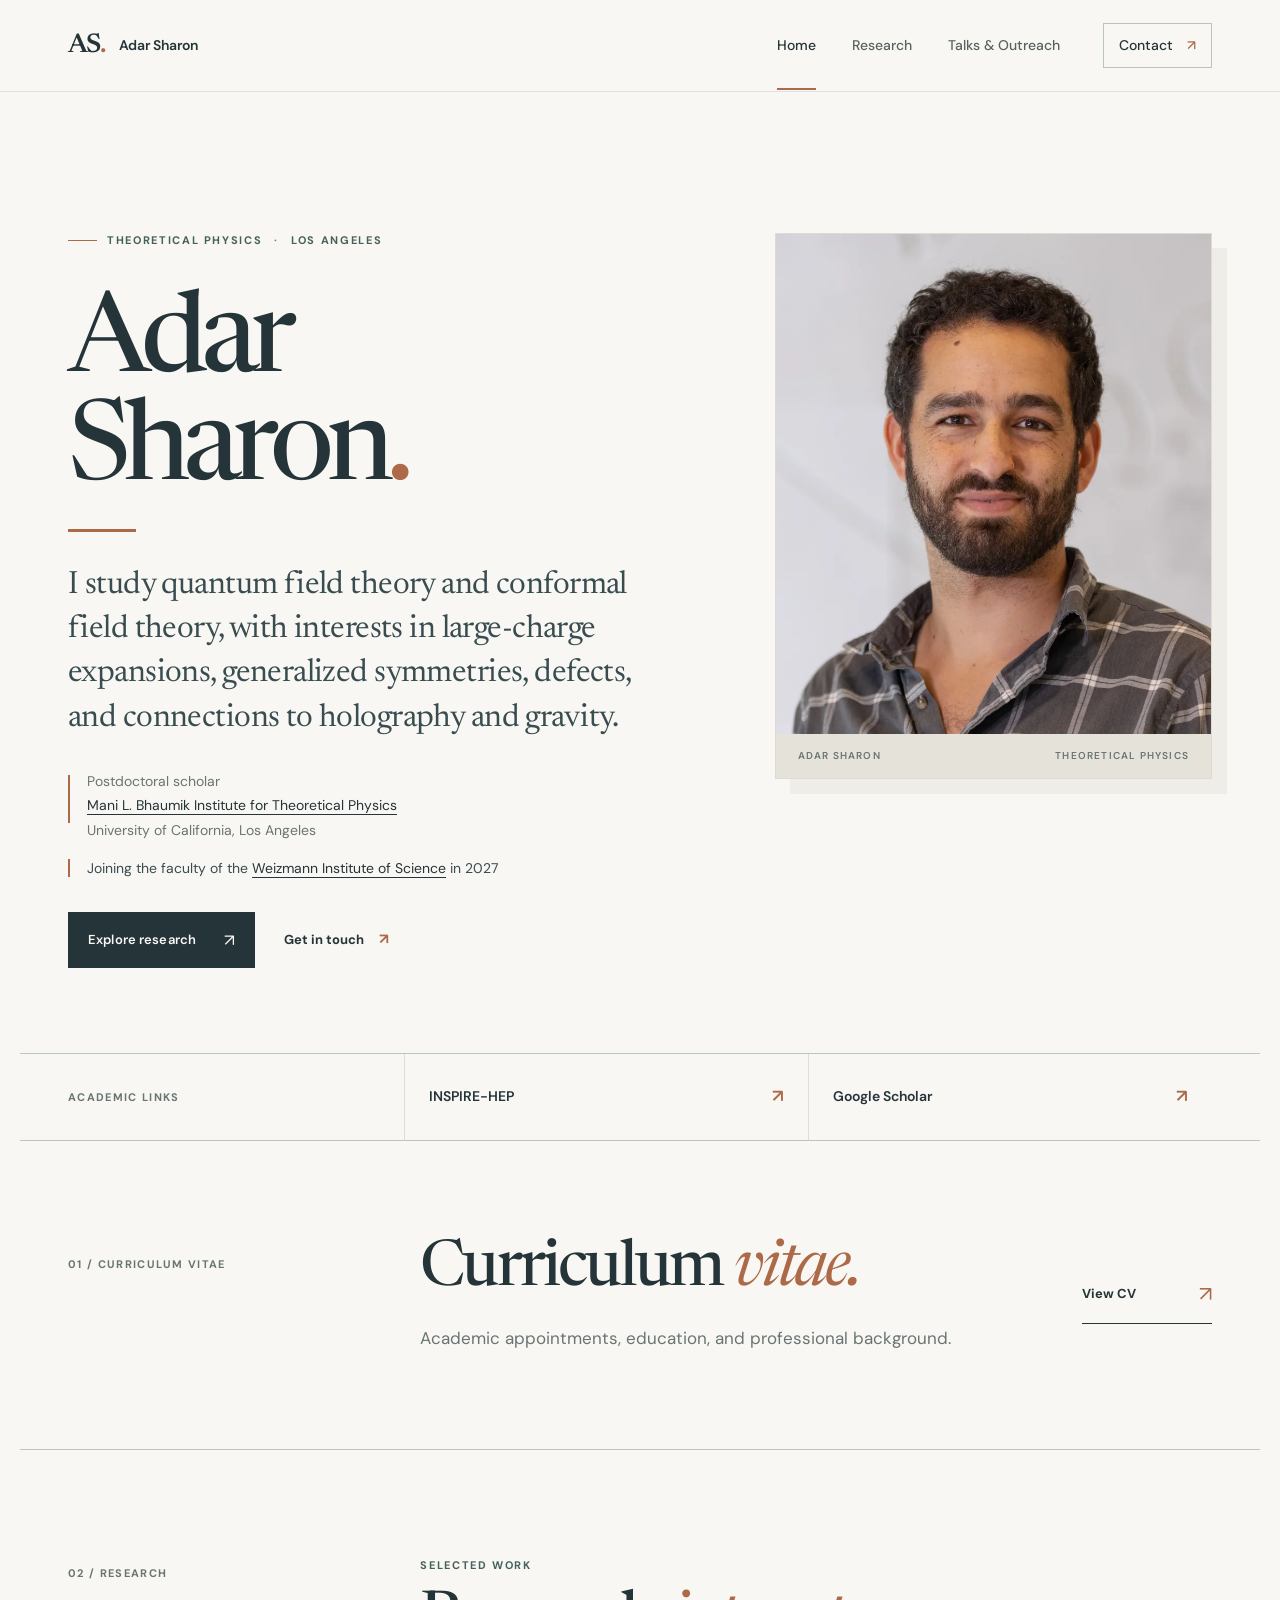
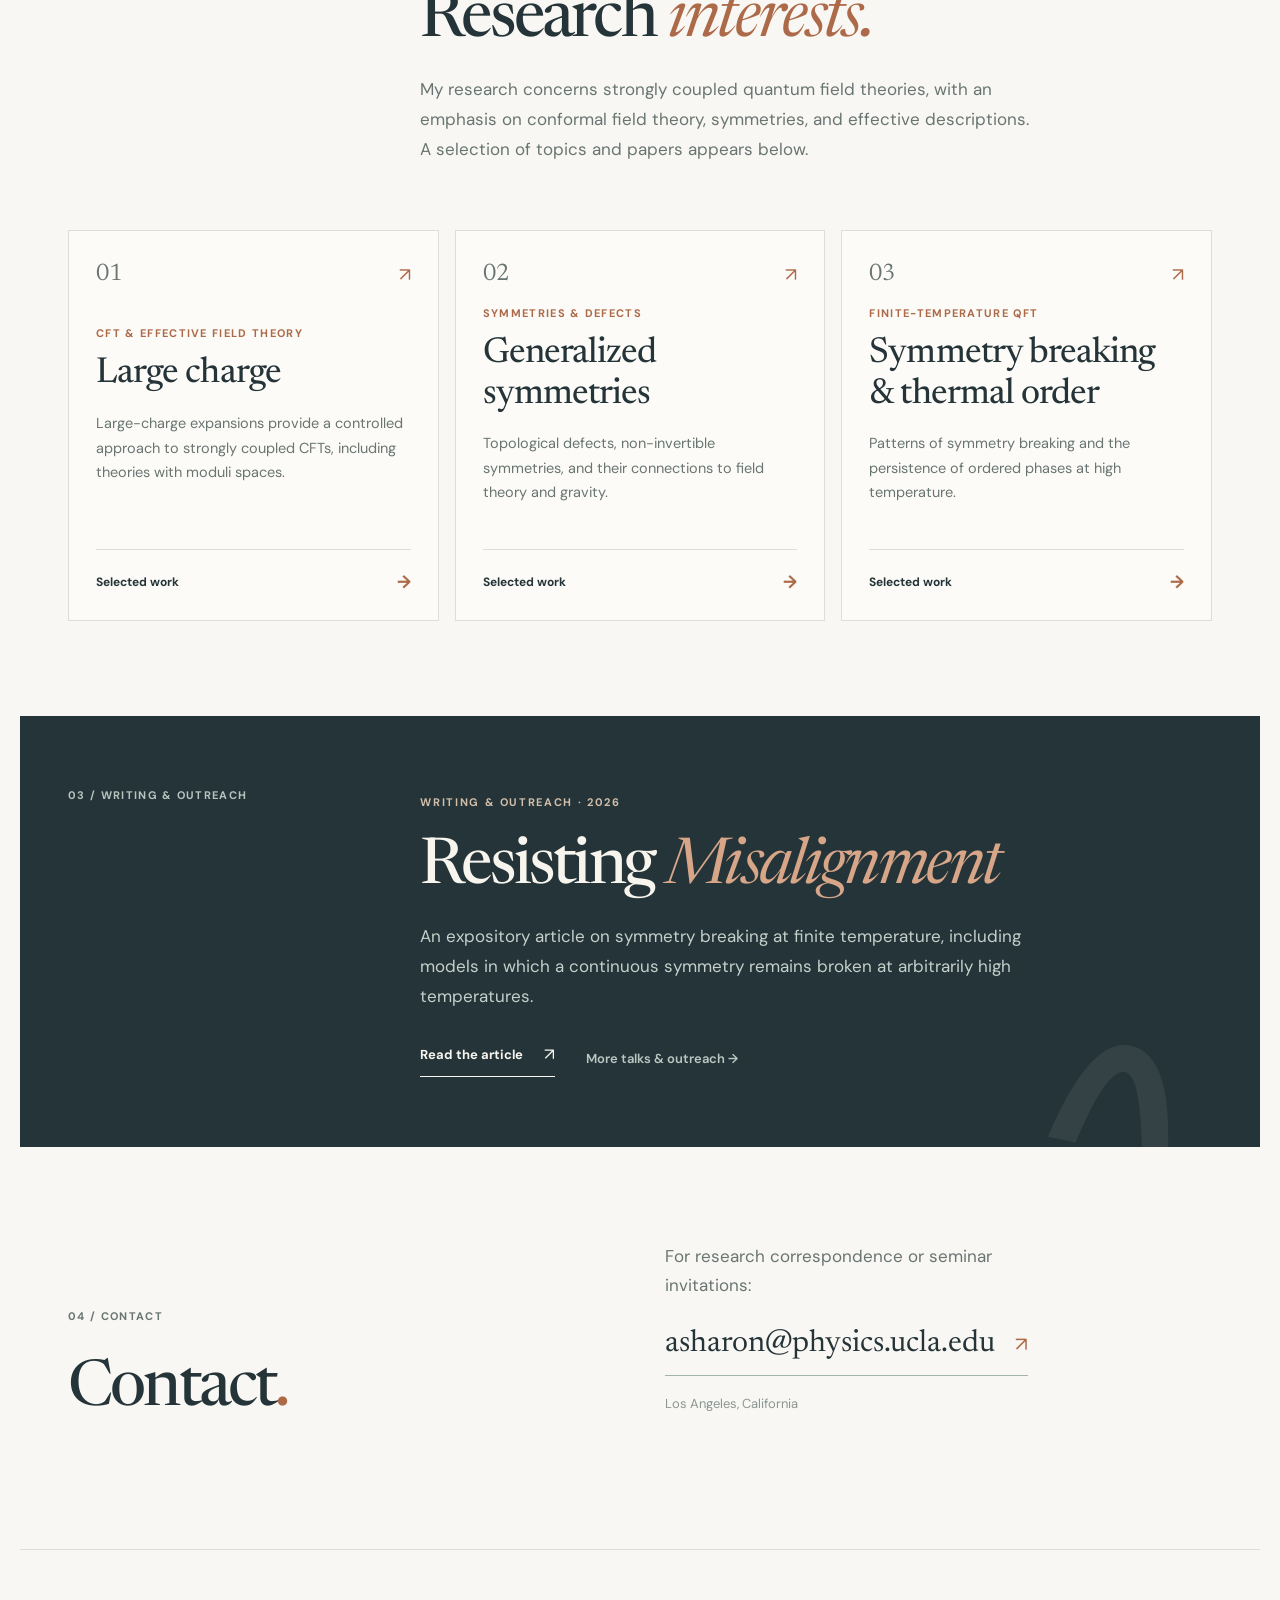
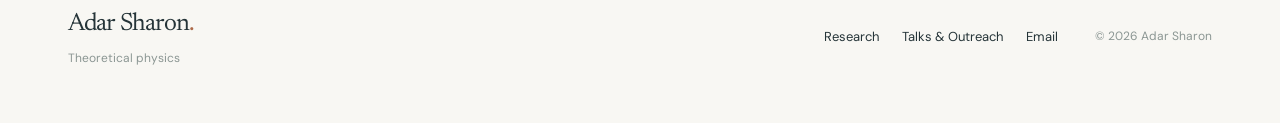
==== commit d2059865: "Consolidate stylesheet (363 -> 272 rules; cascade verified identical on all pages) and add a styled " ====
--- a/index.html
+++ b/index.html
@@ -15,8 +15,8 @@
   <link rel="preconnect" href="https://fonts.googleapis.com">
   <link rel="preconnect" href="https://fonts.gstatic.com" crossorigin>
   <link href="https://fonts.googleapis.com/css2?family=DM+Sans:wght@400;450;500;600;700&family=Newsreader:opsz,wght@6..72,400;6..72,450;6..72,500;6..72,600&display=swap" rel="stylesheet">
-  <link rel="stylesheet" href="/styles.css?v=20261110h">
-  <script defer src="/script.js?v=20261110h"></script>
+  <script>try{localStorage.removeItem("motion");if(!matchMedia("(prefers-reduced-motion: reduce)").matches)document.documentElement.classList.add("motion")}catch(e){}</script><link rel="stylesheet" href="/styles.css?v=20261111b">
+  <script defer src="/script.js?v=20261111b"></script>
   <title>Adar Sharon — Theoretical Physics</title>
 </head>
 <body>
--- a/styles.css
+++ b/styles.css
@@ -1,389 +1,1657 @@
-:root{
-  --paper:#f8f7f3; --paper-dark:#f1efe9; --white:#fffefa; --ink:#253438; --ink2:#394c50; --muted:#697573; --quiet:#8b9693; --line:#dbdfda; --line-dark:#bac7c0; --orange:#ad6a49; --green:#46615c;
-  --serif:"Newsreader",Georgia,"Times New Roman",serif; --sans:"DM Sans",system-ui,-apple-system,BlinkMacSystemFont,"Segoe UI",sans-serif;
-}
-*{box-sizing:border-box}
-html{scroll-behavior:smooth}
-body{margin:0;background:var(--paper);color:var(--ink);font-family:var(--sans);font-size:15px;line-height:1.65;-webkit-font-smoothing:antialiased}
-a{color:inherit;text-decoration:none}
-button{font:inherit}
-a:focus-visible,button:focus-visible{outline:2px solid var(--orange);outline-offset:5px}
-::selection{background:#d8c6b8;color:var(--ink)}
-.shell{max-width:1240px;margin:0 auto;padding-left:48px;padding-right:48px}
-.skip-link{position:absolute;top:-80px;left:12px;background:var(--ink);color:white;padding:10px 14px;z-index:99}
-.skip-link:focus{top:12px}
-.site-header{background:rgba(248,247,243,.92);border-bottom:1px solid rgba(40,57,52,.11);position:relative;z-index:15;backdrop-filter:blur(15px)}
-.header-inner{height:91px;display:flex;align-items:center;justify-content:space-between;gap:35px}
-.brand{display:inline-flex;align-items:center;gap:15px;white-space:nowrap}
-.brand-mark{font-family:var(--serif);font-size:27px;font-weight:600;letter-spacing:-.065em;line-height:1}
-.brand-dot,.footer-brand span,.period{color:var(--orange)}
-.brand-name{font-weight:600;letter-spacing:-.02em;font-size:14px}
-.site-nav{display:flex;align-items:center;gap:36px}
-.site-nav a{color:#566360;font-weight:500;font-size:13px;transition:color .2s;white-space:nowrap;position:relative}
-.site-nav a:hover,.site-nav a[aria-current="page"]{color:var(--ink)}
-.site-nav a[aria-current="page"]::after{content:"";position:absolute;bottom:-33px;left:0;width:100%;height:2px;background:var(--orange)}
-.site-nav .nav-contact{border:1px solid #b9c4be;padding:10px 15px;margin-left:7px;color:var(--ink)}
-.site-nav .nav-contact::after{display:none}
-.site-nav .nav-contact span{margin-left:10px;color:var(--orange)}
-.site-nav .nav-contact:hover{background:var(--ink);border-color:var(--ink);color:white}
-.menu-toggle{display:none}
-.eyebrow{display:flex;align-items:center;gap:10px;color:var(--green);font-size:11px;text-transform:uppercase;letter-spacing:.16em;font-weight:700}
-.eyebrow-line{display:inline-block;height:1px;width:29px;background:var(--orange);flex:none}
-.mid-dot{color:var(--orange);padding:0 2px}
-.hero{display:grid;grid-template-columns:1.19fr .81fr;gap:64px;align-items:stretch;padding-top:77px;padding-bottom:85px;min-height:680px}
-.hero-copy{padding-top:51px}
-.hero h1{font-family:var(--serif);font-size:clamp(76px,8.7vw,130px);font-weight:450;letter-spacing:-.065em;line-height:.97;margin:42px 0 31px;white-space:nowrap}
-.hero h1 em{display:block;font-weight:400;font-style:italic;color:var(--orange);letter-spacing:-.07em}
-.hero-lede{font-family:var(--serif);font-size:clamp(24px,2.5vw,32px);letter-spacing:-.018em;line-height:1.38;max-width:605px;margin:0;color:var(--ink2)}
-.affiliation{display:flex;align-items:flex-start;gap:17px;margin-top:29px}
-.affiliation-rule{width:2px;height:48px;background:var(--orange);margin-top:6px;flex:none}
-.affiliation p{margin:0;color:var(--muted);font-size:13px;line-height:1.75}
-.affiliation a{color:var(--ink);text-decoration:underline;text-decoration-color:#bec8c0;text-underline-offset:4px}
-.affiliation a:hover{color:var(--orange)}
-.hero-actions{display:flex;align-items:center;gap:29px;margin-top:31px}
-.button{display:inline-flex;align-items:center;justify-content:space-between;gap:28px;padding:14px 20px;font-size:12px;font-weight:600;letter-spacing:.01em;transition:transform .18s,background .18s;color:var(--ink)}
-.button:hover{transform:translateY(-2px)}
-.button-dark{background:var(--ink);color:#f9f8f4}
-.button-dark:hover{background:#3d595a}
-.button span{font-size:17px;font-weight:400}
-.text-link{font-size:12px;font-weight:700;display:inline-flex;align-items:center;gap:15px}
-.text-link span{color:var(--orange);font-size:15px}
-.text-link:hover,.subtle-link:hover{color:var(--orange)}
-.hero-visual{position:relative;overflow:hidden;min-height:546px;background:#e9e6df;box-shadow:15px 15px 0 #efede7}
-.field-art{width:100%;height:100%;position:absolute;inset:0;object-fit:cover}
-.hero-art-top,.hero-art-bottom{position:absolute;z-index:1;display:flex;justify-content:space-between;align-items:center;left:25px;right:25px;color:#42565a;font-size:10px;font-weight:700;letter-spacing:.17em}
-.hero-art-top{top:22px}.hero-art-bottom{bottom:16px}
-.hero-art-bottom .symbol{font-family:var(--serif);font-size:35px;font-weight:500;line-height:1}
-.profile-links{display:grid;grid-template-columns:1fr repeat(3,1.2fr);border-top:1px solid var(--line-dark);border-bottom:1px solid var(--line-dark);align-items:stretch;margin-bottom:115px}
-.profile-label{display:flex;align-items:center;font-size:11px;font-weight:700;text-transform:uppercase;letter-spacing:.14em;color:var(--muted)}
-.profile-links>a{display:flex;align-items:center;justify-content:space-between;gap:12px;padding:28px 24px;border-left:1px solid var(--line);font-size:13px;font-weight:600;transition:background .2s}
-.profile-links>a:hover{background:#eeeae2}
-.profile-links>a span:last-child{color:var(--orange);font-size:18px}
-.section{display:grid;grid-template-columns:28% 1fr;gap:32px}
-.section-index{font-size:11px;font-weight:700;text-transform:uppercase;letter-spacing:.12em;color:var(--muted)}
-.intro-section{padding-bottom:48px}
-.section-side{padding-top:15px}
-.eyebrow-small{font-size:11px;letter-spacing:.15em}
-.section-heading{font-family:var(--serif);font-weight:450;letter-spacing:-.045em;line-height:1.08;font-size:clamp(51px,5.5vw,79px);margin:13px 0 20px}
-.section-heading em,.editorial-feature em,.contact-section em,.profile-outro em,.page-head h1 em,.notes-heading em,.writing-copy h3 em{font-weight:400;font-style:italic;color:var(--orange)}
-.section-intro{font-size:16px;max-width:625px;color:var(--muted);line-height:1.8}
-.feature-grid{display:grid;grid-template-columns:repeat(3,1fr);gap:16px;padding-bottom:126px}
-.feature-card{min-height:391px;display:flex;flex-direction:column;justify-content:space-between;border:1px solid var(--line);padding:24px 27px 22px;background:rgba(255,254,250,.49);transition:background .2s,transform .2s,border-color .2s}
-.feature-card:hover{background:#fffefb;border-color:#a9b6af;transform:translateY(-5px)}
-.feature-upper{display:flex;align-items:center;justify-content:space-between;color:var(--muted);font-family:var(--serif);font-size:24px}
-.feature-icon{font-family:var(--sans);font-size:19px;color:var(--orange)}
-.card-kicker{text-transform:uppercase;letter-spacing:.12em;font-size:10px;color:var(--orange);font-weight:700;margin:0 0 12px}
-.feature-card h3{font-family:var(--serif);font-size:clamp(27px,2.8vw,37px);font-weight:450;letter-spacing:-.026em;line-height:1.13;margin:0 0 16px}
-.feature-card p:not(.card-kicker){color:var(--muted);font-size:13px;line-height:1.72;margin:0}
-.card-bottom{display:flex;align-items:center;justify-content:space-between;gap:15px;border-top:1px solid var(--line);padding-top:18px;font-size:11px;font-weight:700;margin-top:34px}
-.card-bottom>span{font-size:18px;color:var(--orange)}
-.editorial-feature{position:relative;display:grid;grid-template-columns:28% 1fr;background:var(--ink);color:#f8f5ee;padding-top:66px;padding-bottom:70px;overflow:hidden;gap:32px}
-.editorial-label .section-index{color:#b8c4be}
-.editorial-content{position:relative;z-index:1;max-width:745px}
-.editorial-feature .eyebrow{color:#d2bea9}
-.editorial-feature h2{font-family:var(--serif);font-size:clamp(44px,5vw,70px);font-weight:450;letter-spacing:-.045em;line-height:1.09;margin:23px 0 23px}
-.editorial-feature h2 em{color:#d7a689}
-.editorial-feature p:not(.eyebrow){font-size:15px;line-height:1.8;color:#c5d0cb;max-width:570px}
-.editorial-actions{display:flex;align-items:center;flex-wrap:wrap;gap:31px;margin-top:29px}
-.underline-link{display:inline-flex;align-items:center;gap:21px;border-bottom:1px solid currentColor;padding-bottom:7px;font-size:12px;font-weight:700;transition:color .2s}
-.underline-link:hover{color:var(--orange)}
-.underline-link span{font-size:17px;font-weight:400}
-.subtle-link{font-size:12px;font-weight:600;color:#bbc8c1}
-.editorial-ornament{position:absolute;right:-32px;bottom:-160px;font:400 340px/.8 var(--serif);opacity:.07;transform:rotate(12deg)}
-.contact-section{display:grid;grid-template-columns:1fr 1fr;gap:50px;align-items:end;padding-top:115px;padding-bottom:125px;border-bottom:1px solid var(--line)}
-.contact-section h2{font:450 clamp(54px,6vw,83px)/1.05 var(--serif);letter-spacing:-.05em;margin:28px 0 0}
-.contact-details{padding-bottom:10px}
-.contact-details p{font-size:15px;line-height:1.7;color:var(--muted);max-width:380px;margin:0 0 18px}
-.email-link{display:inline-flex;gap:20px;align-items:center;font-family:var(--serif);font-size:clamp(21px,2.4vw,31px);border-bottom:1px solid #a2b4ac;padding-bottom:5px;white-space:nowrap}
-.email-link span{font:400 20px var(--sans);color:var(--orange)}
-.email-link:hover{color:var(--orange)}
-.contact-details>span{display:block;font-size:12px;color:var(--quiet);margin-top:17px}
-.footer{min-height:173px;display:flex;align-items:center;justify-content:space-between;gap:25px}
-.footer>div:first-child{display:flex;flex-direction:column;gap:4px}
-.footer-brand{font-family:var(--serif);font-size:25px;letter-spacing:-.035em}
-.footer>div:first-child>span:last-child,.footer-right>span{color:var(--quiet);font-size:11px}
-.footer-right{display:flex;align-items:center;gap:23px;flex-wrap:wrap;font-size:12px}
-.footer-right a:hover{color:var(--orange)}
-.footer-right>span{margin-left:14px}
-
-/* Interior pages */
-.page-head{padding-top:99px;padding-bottom:103px;border-bottom:1px solid var(--line-dark)}
-.page-head-grid{display:grid;grid-template-columns:1.1fr .9fr;gap:80px;align-items:end;margin-top:24px}
-.page-head h1{font:450 clamp(95px,10vw,160px)/.89 var(--serif);letter-spacing:-.068em;margin:15px 0 0}
-.page-head-grid>div{padding-bottom:8px}
-.page-head-grid>div>p{font-family:var(--serif);font-size:clamp(23px,2.5vw,31px);line-height:1.4;letter-spacing:-.014em;margin:0 0 31px;color:var(--ink2)}
-.page-head .underline-link{font-size:12px}
-.research-list{padding-bottom:50px}
-.research-row{display:grid;grid-template-columns:28% 1fr;gap:32px;padding:65px 0 74px;border-bottom:1px solid var(--line-dark);scroll-margin-top:25px}
-.research-aside{display:flex;flex-direction:column;justify-content:space-between;align-items:flex-start;min-height:300px}
-.research-glyph{font:400 115px/1 var(--serif);color:#dde0d9}
-.research-body h2{font:450 clamp(40px,5vw,64px)/1.08 var(--serif);letter-spacing:-.04em;margin:-8px 0 24px;max-width:770px}
-.research-body>p{font-size:15px;line-height:1.85;color:var(--muted);max-width:770px;margin:0 0 32px}
-.papers-label{font-size:10px;color:var(--orange);text-transform:uppercase;letter-spacing:.13em;font-weight:700;margin:26px 0 10px}
-.paper-list{list-style:none;margin:0;padding:0}
-.paper-list li{border-top:1px solid var(--line)}
-.paper-list li:last-child{border-bottom:1px solid var(--line)}
-.paper-list a{display:flex;align-items:center;justify-content:space-between;gap:18px;padding:17px 2px;transition:padding .2s,background .2s}
-.paper-list a:hover{padding-left:12px;background:#eeeee8}
-.paper-list strong{font-size:13px;line-height:1.4;font-weight:600;display:block}
-.paper-list small{display:block;font-size:11px;color:var(--muted);margin-top:5px}
-.paper-arrow{font-size:20px;color:var(--orange)}
-.profile-outro{padding-top:72px;padding-bottom:99px;display:grid;grid-template-columns:28% 1fr;gap:32px}
-.profile-outro h2{font:450 clamp(44px,4.7vw,64px)/1.1 var(--serif);letter-spacing:-.04em;margin:-10px 0 25px}
-.profile-outro>div{grid-column:2;display:flex;align-items:center;gap:29px;flex-wrap:wrap}
-.page-head-notes{padding-bottom:91px}
-.page-head-notes h1{font-size:clamp(82px,9vw,141px);line-height:.88}
-.page-head .ampersand{font-style:italic;color:var(--orange);font-size:.65em}
-.notes-content{padding-top:84px;padding-bottom:80px}
-.notes-heading{display:grid;grid-template-columns:28% 1fr;gap:32px;margin-bottom:30px}
-.notes-heading h2{font:450 clamp(42px,5vw,64px)/1.05 var(--serif);letter-spacing:-.044em;margin:-8px 0 0}
-.notes-heading>p{grid-column:2;font-size:14px;color:var(--muted);max-width:510px;margin:0;line-height:1.75}
-.writing-feature{display:grid;grid-template-columns:.89fr 1.11fr;min-height:380px;background:#f0eee8;border:1px solid var(--line);overflow:hidden;transition:border-color .2s}
-.writing-feature:hover{border-color:#b5c1b9}
-.writing-art{position:relative;overflow:hidden;background:#dfdfd5;min-height:390px}
-.writing-art:before{content:"";position:absolute;inset:0;background:repeating-linear-gradient(0deg,transparent,transparent 38px,rgba(49,77,72,.075) 39px,rgba(49,77,72,.075) 40px),repeating-linear-gradient(90deg,transparent,transparent 38px,rgba(49,77,72,.075) 39px,rgba(49,77,72,.075) 40px)}
-.writing-sun{position:absolute;width:185px;height:185px;left:50%;top:48%;transform:translate(-50%,-50%);border-radius:50%;background:#c88b69;box-shadow:0 0 0 36px rgba(200,139,105,.12),0 0 0 85px rgba(200,139,105,.09)}
-.writing-ring{position:absolute;border:1.5px solid #476963;border-radius:50%;width:480px;height:210px;left:50%;top:50%;transform:translate(-50%,-50%) rotate(-28deg)}
-.ring-b{transform:translate(-50%,-50%) rotate(28deg);height:245px}
-.ring-c{transform:translate(-50%,-50%) rotate(84deg);height:270px}
-.writing-symbol{position:absolute;left:50%;top:49%;transform:translate(-50%,-50%);font:400 135px var(--serif);color:#fff3e4}
-.writing-copy{display:flex;flex-direction:column;justify-content:center;align-items:flex-start;padding:45px clamp(35px,5vw,80px)}
-.note-type{font-size:10px;text-transform:uppercase;letter-spacing:.12em;font-weight:700;color:var(--orange)}
-.writing-copy h3{font:450 clamp(47px,5.1vw,72px)/.98 var(--serif);letter-spacing:-.05em;margin:28px 0 18px}
-.writing-copy p{font-size:14px;line-height:1.75;color:var(--muted);margin:0 0 29px;max-width:450px}
-.credit-line{color:var(--quiet);font-size:11px;text-align:right;margin-top:12px}
-.talks-section{padding-top:64px;padding-bottom:100px;border-top:1px solid var(--line-dark)}
-.talks-section .notes-heading{margin-bottom:35px}
-.talk-item{display:grid;grid-template-columns:72px 1fr 35px;align-items:center;gap:29px;padding:30px 22px;border-top:1px solid var(--line-dark);border-bottom:1px solid var(--line-dark);transition:background .2s}
-.talk-item:hover{background:#f0eee8}
-.play-icon{width:66px;height:66px;border:1px solid #9aaca3;display:flex;align-items:center;justify-content:center;color:var(--orange);font-size:16px;padding-left:3px}
-.talk-information h3{font:450 clamp(25px,2.7vw,37px)/1.1 var(--serif);letter-spacing:-.024em;margin:10px 0}
-.talk-information p{font-size:12px;color:var(--muted);margin:0}
-.talk-arrow{font-size:24px;color:var(--orange);align-self:start}
-.talks-note{display:flex;gap:16px;align-items:center;margin-top:24px;font-size:12px;color:var(--muted)}
-.talks-note p{margin:0}.small-star{color:var(--orange);font-size:20px}
-.notes-contact{border-top:1px solid var(--line-dark);padding-top:80px}
-@media(max-width:1100px){
- .shell{padding-left:34px;padding-right:34px}
- .hero{gap:36px;grid-template-columns:1.14fr .86fr}
- .hero h1{font-size:clamp(70px,8vw,110px)}
- .hero-visual{min-height:500px}
- .feature-card{padding:24px 20px}
- .profile-links>a{padding:25px 14px}
-}
-@media(max-width:800px){
- .shell{padding-left:24px;padding-right:24px}
- .header-inner{height:72px}
- .menu-toggle{display:flex;width:42px;height:42px;flex-direction:column;align-items:center;justify-content:center;gap:6px;border:1px solid var(--line-dark);background:transparent;cursor:pointer}
- .menu-toggle span{display:block;width:18px;height:1px;background:var(--ink);transition:transform .2s}
- .menu-toggle[aria-expanded="true"] span:first-child{transform:translateY(3.5px) rotate(45deg)}
- .menu-toggle[aria-expanded="true"] span:last-child{transform:translateY(-3.5px) rotate(-45deg)}
- .site-nav{display:none;position:absolute;left:0;right:0;top:72px;flex-direction:column;align-items:stretch;background:var(--paper);padding:15px 24px 22px;border-bottom:1px solid var(--line-dark);gap:0;box-shadow:0 16px 20px rgba(25,50,45,.05)}
- .site-nav.is-open{display:flex}
- .site-nav a{padding:13px 0;font-size:14px}
- .site-nav a[aria-current="page"]::after{display:none}
- .site-nav .nav-contact{margin:9px 0 0;text-align:center}
- .hero{grid-template-columns:1fr;gap:38px;padding-top:44px;padding-bottom:65px}
- .hero-copy{padding-top:0}
- .hero h1{font-size:clamp(75px,13vw,105px);margin:30px 0 24px}
- .hero-lede{max-width:650px}
- .hero-visual{height:410px;min-height:0;box-shadow:10px 10px 0 #efede7}
- .field-art{object-fit:cover}
- .profile-links{grid-template-columns:1fr 1fr;margin-bottom:76px}
- .profile-label{padding:15px 0;grid-column:1/-1;border-bottom:1px solid var(--line)}
- .profile-links>a{padding:19px 18px;border-left:none;border-bottom:1px solid var(--line)}
- .profile-links>a:nth-child(even){border-left:1px solid var(--line)}
- .profile-links>a:last-child{grid-column:1/-1}
- .section,.research-row,.profile-outro,.notes-heading{grid-template-columns:1fr;gap:12px}
- .section-side{padding-top:0}
- .intro-section{padding-bottom:30px}
- .feature-grid{grid-template-columns:1fr;gap:13px;padding-bottom:80px}
- .feature-card{min-height:285px}
- .feature-card h3{font-size:35px}
- .editorial-feature{grid-template-columns:1fr;padding-top:38px;padding-bottom:45px;gap:15px}
- .contact-section{grid-template-columns:1fr;gap:30px;padding-top:80px;padding-bottom:85px}
- .page-head{padding-top:55px;padding-bottom:67px}
- .page-head-grid{grid-template-columns:1fr;gap:29px}
- .page-head h1{font-size:clamp(80px,14vw,115px)}
- .page-head-grid>div>p{max-width:650px}
- .research-row{padding:44px 0 52px}
- .research-aside{min-height:0}
- .research-glyph{display:none}
- .research-body h2{margin:10px 0 16px}
- .profile-outro h2{margin:15px 0 10px}
- .profile-outro>div{grid-column:1}
- .notes-heading>p{grid-column:1}
- .notes-content{padding-top:57px}
- .writing-feature{grid-template-columns:1fr}
- .writing-art{min-height:260px}
- .writing-copy{padding:33px 31px 37px}
- .credit-line{text-align:left}
- .footer{align-items:flex-start;flex-direction:column;padding-top:33px;padding-bottom:40px;gap:26px}
- .footer-right>span{margin-left:0}
-}
-@media(max-width:480px){
- .shell{padding-left:19px;padding-right:19px}
- .brand-name{font-size:13px}
- .hero h1{font-size:clamp(70px,16vw,88px)}
- .hero-lede{font-size:25px}
- .hero-visual{height:330px}
- .hero-actions{gap:18px}
- .button{padding:13px 16px}
- .profile-links{grid-template-columns:1fr}
- .profile-links>a{grid-column:1!important;border-left:none!important}
- .section-heading{font-size:56px}
- .editorial-feature h2{font-size:45px}
- .contact-section h2{font-size:61px}
- .email-link{font-size:22px}
- .page-head h1{font-size:88px}
- .page-head-notes h1{font-size:77px}
- .research-body h2{font-size:43px}
- .notes-heading h2{font-size:48px}
- .writing-copy h3{font-size:52px}
- .talk-item{grid-template-columns:45px 1fr 16px;gap:16px;padding:22px 0}
- .play-icon{height:43px;width:43px;font-size:12px}
- .talk-information h3{font-size:26px}
- .talk-arrow{font-size:17px}
- .footer-right{gap:15px}
-}
-@media(prefers-reduced-motion:reduce){html{scroll-behavior:auto}*,*::before,*::after{animation-duration:.01ms!important;transition-duration:.01ms!important}}
-
-/* 2026 refinement: restrained academic typography and portrait placeholder */
-.hero h1 span{display:block;font-weight:450;font-style:normal;color:var(--ink);letter-spacing:-.065em}
-.name-period{color:var(--orange)!important}
-.hero h1 span.name-period{display:inline;font-weight:inherit}
-.portrait-frame{min-height:546px;background:#e9e5db;position:relative;overflow:hidden;display:flex;flex-direction:column;justify-content:space-between;border:1px solid #dedbd3;box-shadow:15px 15px 0 #efede7}
-.portrait-placeholder{flex:1;display:flex;align-items:center;justify-content:center;position:relative;overflow:hidden;background:linear-gradient(135deg,#e6e2d7,#f3f0e9 65%,#e3e0d8)}
-.portrait-placeholder:before{content:"";position:absolute;inset:21px;border:1px solid rgba(66,83,79,.17)}
-.portrait-monogram{font:400 clamp(135px,19vw,260px)/1 var(--serif);color:#aab0a8;letter-spacing:-.08em;opacity:.38;transform:translateX(-7px)}
-.portrait-hairline{position:absolute;width:75%;height:1px;left:12.5%;bottom:15%;background:#a2afa6;opacity:.5}
-.portrait-bottom{padding:14px 22px;display:flex;justify-content:space-between;gap:15px;background:#e5e2d9;color:#687671;font-size:9px;letter-spacing:.12em;font-weight:600}
-.research-illustration{width:220px;max-width:100%;aspect-ratio:3/2;background:#edeee8;border:1px solid #d9dfd7;margin-top:42px;display:flex;align-items:center;justify-content:center;overflow:hidden}
-.research-illustration svg{width:100%;height:100%;display:block}
-.research-aside{min-height:260px}
-.research-body h2{letter-spacing:-.034em}
-.other-talks-heading{margin-top:75px}
-.talk-text .talk-date{font:450 26px/1 var(--serif);color:#a06b50}
-.talk-text .talk-information h3{font-size:clamp(22px,2.35vw,31px)}
-.talks-section .talk-item+.talk-item{border-top:none}
-.profile-outro a,.profile-links a{transition:color .2s}
-.cv-holder{min-height:53vh;padding-top:110px;padding-bottom:130px;border-bottom:1px solid var(--line-dark);display:grid;grid-template-columns:1.05fr .95fr;gap:60px;align-items:center}
-.cv-holder h1{font:450 clamp(75px,11vw,146px)/.98 var(--serif);letter-spacing:-.06em;margin:14px 0 0}
-.cv-holder p{font:400 clamp(21px,2.6vw,30px)/1.4 var(--serif);color:var(--muted);max-width:470px;margin:0 0 26px}
-@media(max-width:800px){.portrait-frame{height:420px;min-height:0;box-shadow:10px 10px 0 #efede7}.portrait-monogram{font-size:190px}.research-illustration{margin-top:10px;width:210px}.research-aside{min-height:0}.cv-holder{grid-template-columns:1fr;gap:25px;padding-top:65px;padding-bottom:95px}}
-@media(max-width:480px){.portrait-frame{height:335px}.portrait-monogram{font-size:155px}.portrait-bottom{font-size:8px}.research-illustration{width:180px}.cv-holder h1{font-size:83px}}
-
-/* CV section and restrained accent refinement */
-.hero h1::after{content:"";display:block;width:68px;height:3px;margin-top:22px;background:var(--orange)}
-.cv-feature{display:grid;grid-template-columns:28% minmax(0,1fr);gap:32px;padding-top:34px;padding-bottom:73px;border-bottom:1px solid var(--line-dark)}
-.cv-feature-label{padding-top:15px}
-.cv-feature-content{display:flex;justify-content:space-between;gap:48px;align-items:center}
-.cv-feature h2{font:450 clamp(42px,4.9vw,64px)/1.05 var(--serif);letter-spacing:-.044em;margin:0 0 14px}
-.cv-feature h2 em{font-style:italic;color:var(--orange);font-weight:400}
-.cv-feature p{font-size:14px;max-width:450px;color:var(--muted);line-height:1.75;margin:0}
-.cv-feature-link{align-self:center;display:inline-flex;align-items:center;justify-content:space-between;white-space:nowrap;min-width:130px;gap:30px;border-bottom:1px solid var(--ink);padding:12px 0;font-size:13px;font-weight:650;transition:color .2s,border-color .2s}
-.cv-feature-link span{color:var(--orange);font-size:21px;font-weight:400}
-.cv-feature-link:hover{color:var(--orange);border-color:var(--orange)}
-@media(max-width:800px){.cv-feature{grid-template-columns:1fr;gap:13px;padding-top:30px;padding-bottom:65px}.cv-feature-label{padding-top:0}.cv-feature-content{gap:25px}}
-@media(max-width:480px){.cv-feature-content{flex-direction:column;align-items:flex-start;gap:19px}.cv-feature h2{font-size:51px}.cv-feature-link{min-width:140px}}
-
-/* Compact CV link near the top; academic profiles remain a separate two-link row. */
-.hero-actions{flex-wrap:wrap;row-gap:15px}
-.hero-cv-link{white-space:nowrap}
-.profile-links{grid-template-columns:1fr repeat(2,1.2fr)}
-.archive-icon{font-size:25px;padding-left:0;font-family:var(--sans)}
-@media(max-width:800px){
-  .profile-links{grid-template-columns:1fr 1fr}
-  .profile-links>a:last-child{grid-column:auto}
-}
-@media(max-width:480px){
-  .profile-links{grid-template-columns:1fr}
-  .hero-actions{gap:14px 23px}
-  .hero-cv-link{font-weight:700}
-}
-
-
-/* Restore the original editorial CV section, immediately after academic links. */
-.profile-links{margin-bottom:0}
-.cv-feature+.intro-section{padding-top:95px}
-@media(max-width:800px){.cv-feature+.intro-section{padding-top:75px}}
-@media(max-width:480px){.cv-feature+.intro-section{padding-top:62px}}
-
-/* Optimized portrait, 420 × 525 WebP (~9.5 KB). */
-.portrait-frame{height:546px;min-height:0}
-.portrait-image-wrap{position:relative;overflow:hidden;background:#e9e5db;flex:1;min-height:0}
-.portrait-image-wrap img{display:block;position:absolute;inset:0;width:100%;height:100%;object-fit:cover;object-position:center 45%}
-@media(max-width:800px){
-  .portrait-frame{width:100%;max-width:390px;height:auto;min-height:0;aspect-ratio:4/5;margin:0 auto}
-}
-@media(max-width:480px){
-  .portrait-frame{max-width:350px;height:auto;aspect-ratio:4/5}
-}
-
-/* Weizmann note: its own one-line affiliation block with the same orange bar, slightly darker text. */
-.affiliation.affiliation-next{margin-top:14px}
-.affiliation-next .affiliation-rule{height:17px;margin-top:3px}
-.affiliation-next p{color:var(--ink2)}
-
-/* Portrait top aligned with the first line of hero text (hero-copy padding 51px + eyebrow margin 11px). */
-.portrait-frame{margin-top:64px}
-@media(max-width:800px){.portrait-frame{margin-top:0}}
-
-/* One vertical gap between all homepage sections (the value the research section already used). */
-:root{--section-gap:95px}
-@media(max-width:800px){:root{--section-gap:75px}}
-@media(max-width:480px){:root{--section-gap:62px}}
-.cv-feature{padding-top:var(--section-gap);padding-bottom:var(--section-gap)}
-.cv-feature+.intro-section{padding-top:var(--section-gap)}
-.intro-section+.feature-grid{padding-bottom:var(--section-gap)}
-.editorial-feature+.contact-section{padding-top:var(--section-gap)}
-
-/* Research graphics sit just under the section label, not at the bottom of the row. */
-.research-aside{justify-content:flex-start;min-height:0}
-.research-aside .research-illustration{margin-top:28px}
-@media(max-width:800px){.research-aside .research-illustration{margin-top:10px}}
-
-/* Consistency pass (2026-11-10): one size per role across all pages. */
-.section-heading,.cv-feature h2,.editorial-feature h2,.contact-section h2,.research-body h2,.profile-outro h2,.notes-heading h2{font-size:clamp(44px,5vw,66px);line-height:1.07;letter-spacing:-.044em}
-@media(max-width:480px){.section-heading,.cv-feature h2,.editorial-feature h2,.contact-section h2,.research-body h2,.profile-outro h2,.notes-heading h2{font-size:46px}}
-.page-head h1,.page-head-notes h1{font-size:clamp(76px,8.7vw,130px);line-height:.9}
-@media(max-width:800px){.page-head h1,.page-head-notes h1{font-size:clamp(70px,12vw,105px)}}
-@media(max-width:480px){.page-head h1,.page-head-notes h1{font-size:72px}}
-.section-intro,.cv-feature p,.editorial-feature p:not(.eyebrow),.contact-details p,.research-body>p,.notes-heading>p,.writing-copy p{font-size:15px;line-height:1.8}
-.section-intro,.cv-feature p,.editorial-feature p:not(.eyebrow),.notes-heading>p{max-width:620px}
-.section-heading,.cv-feature h2,.editorial-feature h2,.research-body h2,.profile-outro h2{margin-bottom:20px}
-.notes-heading{row-gap:20px}
-.section-index,.profile-label{letter-spacing:.12em}
-.eyebrow,.eyebrow-small{letter-spacing:.15em}
-.card-kicker,.papers-label,.note-type{font-size:10px;letter-spacing:.12em}
-.cv-feature-link{font-size:12px;font-weight:700}
-/* Interior pages use the homepage section gap; every page ends with the same space before the footer. */
-.page-head,.page-head-notes{padding-top:var(--section-gap);padding-bottom:var(--section-gap)}
-.research-row{padding:var(--section-gap) 0}
-.research-list{padding-bottom:0}
-.notes-content,.talks-section{padding-top:var(--section-gap);padding-bottom:var(--section-gap)}
-.notes-contact{padding-top:var(--section-gap)}
-.profile-outro{padding-top:var(--section-gap);padding-bottom:125px}
-@media(max-width:800px){.profile-outro{padding-bottom:85px}}
-
-/* Text size step-up (~13%) for reading text, keeping the ratios between levels. */
-.section-intro,.cv-feature p,.editorial-feature p:not(.eyebrow),.contact-details p,.research-body>p,.notes-heading>p,.writing-copy p{font-size:17px;line-height:1.75}
-.paper-list strong{font-size:15px;line-height:1.4}
-.paper-list small{font-size:12.5px;margin-top:6px}
-.card-kicker,.papers-label,.note-type{font-size:11px}
-.feature-card p:not(.card-kicker){font-size:14.5px;line-height:1.7}
-.talk-information p{font-size:13px}
-
-/* Second step-up: secondary text in proportion to the 17px paragraphs. Uppercase labels stay 11px. */
-.affiliation p{font-size:14px}
-.affiliation-next .affiliation-rule{height:18px}
-.site-nav a{font-size:14px}
-.profile-links>a{font-size:14px}
-.button,.text-link,.underline-link,.subtle-link,.cv-feature-link,.page-head .underline-link{font-size:13px}
-.card-bottom{font-size:12px}
-.credit-line{font-size:12.5px}
-.contact-details>span{font-size:13px}
-.footer-right{font-size:13px}
-.footer>div:first-child>span:last-child,.footer-right>span{font-size:12px}
-.portrait-bottom{font-size:10px}
-@media(max-width:480px){.portrait-bottom{font-size:9px}}
+/* adarsharon.com stylesheet.
+   Consolidated 2026-11-11: dead rules from earlier designs removed and duplicate rules merged;
+   rule order is significant (later rules override earlier ones of equal specificity). */
+
+:root {
+  --paper: #f8f7f3;
+  --paper-dark: #f1efe9;
+  --white: #fffefa;
+  --ink: #253438;
+  --ink2: #394c50;
+  --muted: #697573;
+  --quiet: #8b9693;
+  --line: #dbdfda;
+  --line-dark: #bac7c0;
+  --orange: #ad6a49;
+  --green: #46615c;
+  --serif: "Newsreader",Georgia,"Times New Roman",serif;
+  --sans: "DM Sans",system-ui,-apple-system,BlinkMacSystemFont,"Segoe UI",sans-serif;
+  --section-gap: 95px;
+}
+
+* {
+  box-sizing: border-box;
+}
+
+html {
+  scroll-behavior: smooth;
+}
+
+body {
+  margin: 0;
+  background: var(--paper);
+  color: var(--ink);
+  font-family: var(--sans);
+  font-size: 15px;
+  line-height: 1.65;
+  -webkit-font-smoothing: antialiased;
+}
+
+a {
+  color: inherit;
+  text-decoration: none;
+}
+
+button {
+  font: inherit;
+}
+
+a:focus-visible,
+button:focus-visible {
+  outline: 2px solid var(--orange);
+  outline-offset: 5px;
+}
+
+::selection {
+  background: #d8c6b8;
+  color: var(--ink);
+}
+
+.shell {
+  max-width: 1240px;
+  margin: 0 auto;
+  padding-left: 48px;
+  padding-right: 48px;
+}
+
+.skip-link {
+  position: absolute;
+  top: -80px;
+  left: 12px;
+  background: var(--ink);
+  color: white;
+  padding: 10px 14px;
+  z-index: 99;
+}
+
+.skip-link:focus {
+  top: 12px;
+}
+
+.site-header {
+  background: rgba(248,247,243,.92);
+  border-bottom: 1px solid rgba(40,57,52,.11);
+  position: relative;
+  z-index: 15;
+  backdrop-filter: blur(15px);
+}
+
+.header-inner {
+  height: 91px;
+  display: flex;
+  align-items: center;
+  justify-content: space-between;
+  gap: 35px;
+}
+
+.brand {
+  display: inline-flex;
+  align-items: center;
+  gap: 15px;
+  white-space: nowrap;
+}
+
+.brand-mark {
+  font-family: var(--serif);
+  font-size: 27px;
+  font-weight: 600;
+  letter-spacing: -.065em;
+  line-height: 1;
+}
+
+.brand-dot,
+.footer-brand span,
+.period {
+  color: var(--orange);
+}
+
+.brand-name {
+  font-weight: 600;
+  letter-spacing: -.02em;
+  font-size: 14px;
+}
+
+.site-nav {
+  display: flex;
+  align-items: center;
+  gap: 36px;
+}
+
+.site-nav a {
+  color: #566360;
+  font-weight: 500;
+  transition: color .2s;
+  white-space: nowrap;
+  position: relative;
+  font-size: 14px;
+}
+
+.site-nav a:hover,
+.site-nav a[aria-current="page"] {
+  color: var(--ink);
+}
+
+.site-nav a[aria-current="page"]::after {
+  content: "";
+  position: absolute;
+  bottom: -33px;
+  left: 0;
+  width: 100%;
+  height: 2px;
+  background: var(--orange);
+}
+
+.site-nav .nav-contact {
+  border: 1px solid #b9c4be;
+  padding: 10px 15px;
+  margin-left: 7px;
+  color: var(--ink);
+}
+
+.site-nav .nav-contact::after {
+  display: none;
+}
+
+.site-nav .nav-contact span {
+  margin-left: 10px;
+  color: var(--orange);
+}
+
+.site-nav .nav-contact:hover {
+  background: var(--ink);
+  border-color: var(--ink);
+  color: white;
+}
+
+.menu-toggle {
+  display: none;
+}
+
+.eyebrow {
+  display: flex;
+  align-items: center;
+  gap: 10px;
+  color: var(--green);
+  font-size: 11px;
+  text-transform: uppercase;
+  font-weight: 700;
+}
+
+.eyebrow-line {
+  display: inline-block;
+  height: 1px;
+  width: 29px;
+  background: var(--orange);
+  flex: none;
+}
+
+.mid-dot {
+  color: var(--orange);
+  padding: 0 2px;
+}
+
+.hero {
+  display: grid;
+  grid-template-columns: 1.19fr .81fr;
+  gap: 64px;
+  align-items: stretch;
+  padding-top: 77px;
+  padding-bottom: 85px;
+  min-height: 680px;
+}
+
+.hero-copy {
+  padding-top: 51px;
+}
+
+.hero h1 {
+  font-family: var(--serif);
+  font-size: clamp(76px,8.7vw,130px);
+  font-weight: 450;
+  letter-spacing: -.065em;
+  line-height: .97;
+  margin: 42px 0 31px;
+  white-space: nowrap;
+}
+
+.hero-lede {
+  font-family: var(--serif);
+  font-size: clamp(24px,2.5vw,32px);
+  letter-spacing: -.018em;
+  line-height: 1.38;
+  max-width: 605px;
+  margin: 0;
+  color: var(--ink2);
+}
+
+.affiliation {
+  display: flex;
+  align-items: flex-start;
+  gap: 17px;
+  margin-top: 29px;
+}
+
+.affiliation-rule {
+  width: 2px;
+  height: 48px;
+  background: var(--orange);
+  margin-top: 6px;
+  flex: none;
+}
+
+.affiliation p {
+  margin: 0;
+  color: var(--muted);
+  line-height: 1.75;
+  font-size: 14px;
+}
+
+.affiliation a {
+  color: var(--ink);
+  text-decoration: underline;
+  text-underline-offset: 4px;
+}
+
+.affiliation a:hover {
+  color: var(--orange);
+}
+
+.hero-actions {
+  display: flex;
+  align-items: center;
+  gap: 29px;
+  margin-top: 31px;
+}
+
+.button {
+  display: inline-flex;
+  align-items: center;
+  justify-content: space-between;
+  gap: 28px;
+  padding: 14px 20px;
+  font-weight: 600;
+  letter-spacing: .01em;
+  transition: transform .18s,background .18s;
+}
+
+.button:hover {
+  transform: translateY(-2px);
+}
+
+.button-dark {
+  background: var(--ink);
+  color: #f9f8f4;
+}
+
+.button-dark:hover {
+  background: #3d595a;
+}
+
+.button span {
+  font-size: 17px;
+  font-weight: 400;
+}
+
+.text-link {
+  font-weight: 700;
+  display: inline-flex;
+  align-items: center;
+  gap: 15px;
+}
+
+.text-link span {
+  color: var(--orange);
+  font-size: 15px;
+}
+
+.text-link:hover,
+.subtle-link:hover {
+  color: var(--orange);
+}
+
+.profile-links {
+  display: grid;
+  border-top: 1px solid var(--line-dark);
+  border-bottom: 1px solid var(--line-dark);
+  align-items: stretch;
+  grid-template-columns: 1fr repeat(2,1.2fr);
+  margin-bottom: 0;
+}
+
+.profile-label {
+  display: flex;
+  align-items: center;
+  font-size: 11px;
+  font-weight: 700;
+  text-transform: uppercase;
+  color: var(--muted);
+}
+
+.profile-links>a {
+  display: flex;
+  align-items: center;
+  justify-content: space-between;
+  gap: 12px;
+  padding: 28px 24px;
+  border-left: 1px solid var(--line);
+  font-weight: 600;
+  font-size: 14px;
+}
+
+.profile-links>a:hover {
+  background: #eeeae2;
+}
+
+.profile-links>a span:last-child {
+  color: var(--orange);
+  font-size: 18px;
+}
+
+.section {
+  display: grid;
+  grid-template-columns: 28% 1fr;
+  gap: 32px;
+}
+
+.section-index {
+  font-size: 11px;
+  font-weight: 700;
+  text-transform: uppercase;
+  color: var(--muted);
+}
+
+.intro-section {
+  padding-bottom: 48px;
+}
+
+.section-side {
+  padding-top: 15px;
+}
+
+.eyebrow-small {
+  font-size: 11px;
+}
+
+.section-heading {
+  font-family: var(--serif);
+  font-weight: 450;
+  margin: 13px 0 20px;
+}
+
+.section-heading em,
+.editorial-feature em,
+.profile-outro em,
+.page-head h1 em {
+  font-weight: 400;
+  font-style: italic;
+  color: var(--orange);
+}
+
+.section-intro {
+  color: var(--muted);
+}
+
+.feature-grid {
+  display: grid;
+  grid-template-columns: repeat(3,1fr);
+  gap: 16px;
+}
+
+.feature-card {
+  min-height: 391px;
+  display: flex;
+  flex-direction: column;
+  justify-content: space-between;
+  border: 1px solid var(--line);
+  padding: 24px 27px 22px;
+  background: rgba(255,254,250,.49);
+  transition: background .2s,transform .2s,border-color .2s;
+}
+
+.feature-card:hover {
+  background: #fffefb;
+  border-color: #a9b6af;
+  transform: translateY(-5px);
+}
+
+.feature-upper {
+  display: flex;
+  align-items: center;
+  justify-content: space-between;
+  color: var(--muted);
+  font-family: var(--serif);
+  font-size: 24px;
+}
+
+.feature-icon {
+  font-family: var(--sans);
+  font-size: 19px;
+  color: var(--orange);
+}
+
+.card-kicker {
+  text-transform: uppercase;
+  color: var(--orange);
+  font-weight: 700;
+  margin: 0 0 12px;
+}
+
+.feature-card h3 {
+  font-family: var(--serif);
+  font-size: clamp(27px,2.8vw,37px);
+  font-weight: 450;
+  letter-spacing: -.026em;
+  line-height: 1.13;
+  margin: 0 0 16px;
+}
+
+.feature-card p:not(.card-kicker) {
+  color: var(--muted);
+  margin: 0;
+  font-size: 14.5px;
+  line-height: 1.7;
+}
+
+.card-bottom {
+  display: flex;
+  align-items: center;
+  justify-content: space-between;
+  gap: 15px;
+  border-top: 1px solid var(--line);
+  padding-top: 18px;
+  font-weight: 700;
+  margin-top: 34px;
+  font-size: 12px;
+}
+
+.card-bottom>span {
+  font-size: 18px;
+  color: var(--orange);
+}
+
+.editorial-feature {
+  position: relative;
+  display: grid;
+  grid-template-columns: 28% 1fr;
+  background: var(--ink);
+  color: #f8f5ee;
+  padding-top: 66px;
+  padding-bottom: 70px;
+  overflow: hidden;
+  gap: 32px;
+}
+
+.editorial-label .section-index {
+  color: #b8c4be;
+}
+
+.editorial-content {
+  position: relative;
+  z-index: 1;
+  max-width: 745px;
+}
+
+.editorial-feature .eyebrow {
+  color: #d2bea9;
+}
+
+.editorial-feature h2 {
+  font-family: var(--serif);
+  font-weight: 450;
+  margin: 23px 0 23px;
+}
+
+.editorial-feature h2 em {
+  color: #d7a689;
+}
+
+.editorial-feature p:not(.eyebrow) {
+  color: #c5d0cb;
+}
+
+.editorial-actions {
+  display: flex;
+  align-items: center;
+  flex-wrap: wrap;
+  gap: 31px;
+  margin-top: 29px;
+}
+
+.underline-link {
+  display: inline-flex;
+  align-items: center;
+  gap: 21px;
+  border-bottom: 1px solid currentColor;
+  padding-bottom: 7px;
+  font-weight: 700;
+  transition: color .2s;
+}
+
+.underline-link:hover {
+  color: var(--orange);
+}
+
+.underline-link span {
+  font-size: 17px;
+  font-weight: 400;
+}
+
+.subtle-link {
+  font-weight: 600;
+  color: #bbc8c1;
+}
+
+.editorial-ornament {
+  position: absolute;
+  right: -32px;
+  bottom: -160px;
+  font: 400 340px/.8 var(--serif);
+  opacity: .07;
+  transform: rotate(12deg);
+}
+
+.contact-section {
+  display: grid;
+  grid-template-columns: 1fr 1fr;
+  gap: 50px;
+  align-items: end;
+  padding-bottom: 125px;
+  border-bottom: 1px solid var(--line);
+}
+
+.contact-section h2 {
+  font: 450 clamp(54px,6vw,83px)/1.05 var(--serif);
+  margin: 28px 0 0;
+}
+
+.contact-details {
+  padding-bottom: 10px;
+}
+
+.contact-details p {
+  color: var(--muted);
+  max-width: 380px;
+  margin: 0 0 18px;
+}
+
+.email-link {
+  display: inline-flex;
+  gap: 20px;
+  align-items: center;
+  font-family: var(--serif);
+  font-size: clamp(21px,2.4vw,31px);
+  border-bottom: 1px solid #a2b4ac;
+  padding-bottom: 5px;
+  white-space: nowrap;
+}
+
+.email-link span {
+  font: 400 20px var(--sans);
+  color: var(--orange);
+}
+
+.email-link:hover {
+  color: var(--orange);
+}
+
+.contact-details>span {
+  display: block;
+  color: var(--quiet);
+  margin-top: 17px;
+  font-size: 13px;
+}
+
+.footer {
+  min-height: 173px;
+  display: flex;
+  align-items: center;
+  justify-content: space-between;
+  gap: 25px;
+}
+
+.footer>div:first-child {
+  display: flex;
+  flex-direction: column;
+  gap: 4px;
+}
+
+.footer-brand {
+  font-family: var(--serif);
+  font-size: 25px;
+  letter-spacing: -.035em;
+}
+
+.footer>div:first-child>span:last-child,
+.footer-right>span {
+  color: var(--quiet);
+  font-size: 12px;
+}
+
+.footer-right {
+  display: flex;
+  align-items: center;
+  gap: 23px;
+  flex-wrap: wrap;
+  font-size: 13px;
+}
+
+.footer-right a:hover {
+  color: var(--orange);
+}
+
+.footer-right>span {
+  margin-left: 14px;
+}
+
+.page-head {
+  border-bottom: 1px solid var(--line-dark);
+}
+
+.page-head-grid {
+  display: grid;
+  grid-template-columns: 1.1fr .9fr;
+  gap: 80px;
+  align-items: end;
+  margin-top: 24px;
+}
+
+.page-head h1 {
+  font: 450 clamp(95px,10vw,160px)/.89 var(--serif);
+  letter-spacing: -.068em;
+  margin: 15px 0 0;
+}
+
+.page-head-grid>div {
+  padding-bottom: 8px;
+}
+
+.page-head-grid>div>p {
+  font-family: var(--serif);
+  font-size: clamp(23px,2.5vw,31px);
+  line-height: 1.4;
+  letter-spacing: -.014em;
+  margin: 0 0 31px;
+  color: var(--ink2);
+}
+
+.research-row {
+  display: grid;
+  grid-template-columns: 28% 1fr;
+  gap: 32px;
+  border-bottom: 1px solid var(--line-dark);
+  scroll-margin-top: 25px;
+  padding: var(--section-gap) 0;
+}
+
+.research-aside {
+  display: flex;
+  flex-direction: column;
+  align-items: flex-start;
+  justify-content: flex-start;
+  min-height: 0;
+}
+
+.research-body h2 {
+  font: 450 clamp(40px,5vw,64px)/1.08 var(--serif);
+  margin: -8px 0 24px;
+  max-width: 770px;
+}
+
+.research-body>p {
+  color: var(--muted);
+  max-width: 770px;
+  margin: 0 0 32px;
+}
+
+.papers-label {
+  color: var(--orange);
+  text-transform: uppercase;
+  font-weight: 700;
+  margin: 26px 0 10px;
+}
+
+.paper-list {
+  list-style: none;
+  margin: 0;
+  padding: 0;
+}
+
+.paper-list li {
+  border-top: 1px solid var(--line);
+}
+
+.paper-list li:last-child {
+  border-bottom: 1px solid var(--line);
+}
+
+.paper-list a {
+  display: flex;
+  align-items: center;
+  justify-content: space-between;
+  gap: 18px;
+  padding: 17px 2px;
+  transition: padding .2s,background .2s;
+}
+
+.paper-list a:hover {
+  padding-left: 12px;
+  background: #eeeee8;
+}
+
+.paper-list strong {
+  font-weight: 600;
+  display: block;
+  font-size: 15px;
+  line-height: 1.4;
+}
+
+.paper-list small {
+  display: block;
+  color: var(--muted);
+  font-size: 12.5px;
+  margin-top: 6px;
+}
+
+.paper-arrow {
+  font-size: 20px;
+  color: var(--orange);
+}
+
+.profile-outro {
+  display: grid;
+  grid-template-columns: 28% 1fr;
+  gap: 32px;
+  padding-top: var(--section-gap);
+  padding-bottom: 125px;
+}
+
+.profile-outro h2 {
+  font: 450 clamp(44px,4.7vw,64px)/1.1 var(--serif);
+  margin: -10px 0 25px;
+}
+
+.profile-outro>div {
+  grid-column: 2;
+  display: flex;
+  align-items: center;
+  gap: 29px;
+  flex-wrap: wrap;
+}
+
+.page-head .ampersand {
+  font-style: italic;
+  color: var(--orange);
+  font-size: .65em;
+}
+
+.notes-heading {
+  display: grid;
+  grid-template-columns: 28% 1fr;
+  gap: 32px;
+  margin-bottom: 30px;
+}
+
+.notes-heading h2 {
+  font: 450 clamp(42px,5vw,64px)/1.05 var(--serif);
+  margin: -8px 0 0;
+}
+
+.notes-heading>p {
+  grid-column: 2;
+  color: var(--muted);
+  margin: 0;
+}
+
+.writing-feature {
+  display: grid;
+  grid-template-columns: .89fr 1.11fr;
+  min-height: 380px;
+  background: #f0eee8;
+  border: 1px solid var(--line);
+  overflow: hidden;
+  transition: border-color .2s;
+}
+
+.writing-feature:hover {
+  border-color: #b5c1b9;
+}
+
+.writing-art {
+  position: relative;
+  overflow: hidden;
+  background: #dfdfd5;
+  min-height: 390px;
+}
+
+.writing-art:before {
+  content: "";
+  position: absolute;
+  inset: 0;
+  background: repeating-linear-gradient(0deg,transparent,transparent 38px,rgba(49,77,72,.075) 39px,rgba(49,77,72,.075) 40px),repeating-linear-gradient(90deg,transparent,transparent 38px,rgba(49,77,72,.075) 39px,rgba(49,77,72,.075) 40px);
+}
+
+.writing-sun {
+  position: absolute;
+  width: 185px;
+  height: 185px;
+  left: 50%;
+  top: 48%;
+  transform: translate(-50%,-50%);
+  border-radius: 50%;
+  background: #c88b69;
+  box-shadow: 0 0 0 36px rgba(200,139,105,.12),0 0 0 85px rgba(200,139,105,.09);
+}
+
+.writing-ring {
+  position: absolute;
+  border: 1.5px solid #476963;
+  border-radius: 50%;
+  width: 480px;
+  height: 210px;
+  left: 50%;
+  top: 50%;
+  transform: translate(-50%,-50%) rotate(-28deg);
+}
+
+.ring-b {
+  transform: translate(-50%,-50%) rotate(28deg);
+  height: 245px;
+}
+
+.ring-c {
+  transform: translate(-50%,-50%) rotate(84deg);
+  height: 270px;
+}
+
+.writing-symbol {
+  position: absolute;
+  left: 50%;
+  top: 49%;
+  transform: translate(-50%,-50%);
+  font: 400 135px var(--serif);
+  color: #fff3e4;
+}
+
+.writing-copy {
+  display: flex;
+  flex-direction: column;
+  justify-content: center;
+  align-items: flex-start;
+  padding: 45px clamp(35px,5vw,80px);
+}
+
+.note-type {
+  text-transform: uppercase;
+  font-weight: 700;
+  color: var(--orange);
+}
+
+.writing-copy h3 {
+  font: 450 clamp(47px,5.1vw,72px)/.98 var(--serif);
+  letter-spacing: -.05em;
+  margin: 28px 0 18px;
+}
+
+.writing-copy p {
+  color: var(--muted);
+  margin: 0 0 29px;
+  max-width: 450px;
+}
+
+.credit-line {
+  color: var(--quiet);
+  text-align: right;
+  margin-top: 12px;
+  font-size: 12.5px;
+}
+
+.talks-section {
+  border-top: 1px solid var(--line-dark);
+}
+
+.talks-section .notes-heading {
+  margin-bottom: 35px;
+}
+
+.talk-item {
+  display: grid;
+  grid-template-columns: 72px 1fr 35px;
+  align-items: center;
+  gap: 29px;
+  padding: 30px 22px;
+  border-top: 1px solid var(--line-dark);
+  border-bottom: 1px solid var(--line-dark);
+  transition: background .2s;
+}
+
+.talk-item:hover {
+  background: #f0eee8;
+}
+
+.play-icon {
+  width: 66px;
+  height: 66px;
+  border: 1px solid #9aaca3;
+  display: flex;
+  align-items: center;
+  justify-content: center;
+  color: var(--orange);
+  font-size: 16px;
+  padding-left: 3px;
+}
+
+.talk-information h3 {
+  font: 450 clamp(25px,2.7vw,37px)/1.1 var(--serif);
+  letter-spacing: -.024em;
+  margin: 10px 0;
+}
+
+.talk-information p {
+  color: var(--muted);
+  margin: 0;
+  font-size: 13px;
+}
+
+.talk-arrow {
+  font-size: 24px;
+  color: var(--orange);
+  align-self: start;
+}
+
+.notes-contact {
+  border-top: 1px solid var(--line-dark);
+  padding-top: var(--section-gap);
+}
+
+@media (max-width: 1100px) {
+  .shell {
+    padding-left: 34px;
+    padding-right: 34px;
+  }
+  .hero {
+    gap: 36px;
+    grid-template-columns: 1.14fr .86fr;
+  }
+  .hero h1 {
+    font-size: clamp(70px,8vw,110px);
+  }
+  .feature-card {
+    padding: 24px 20px;
+  }
+  .profile-links>a {
+    padding: 25px 14px;
+  }
+}
+
+@media (max-width: 800px) {
+  .shell {
+    padding-left: 24px;
+    padding-right: 24px;
+  }
+  .header-inner {
+    height: 72px;
+  }
+  .menu-toggle {
+    display: flex;
+    width: 42px;
+    height: 42px;
+    flex-direction: column;
+    align-items: center;
+    justify-content: center;
+    gap: 6px;
+    border: 1px solid var(--line-dark);
+    background: transparent;
+    cursor: pointer;
+  }
+  .menu-toggle span {
+    display: block;
+    width: 18px;
+    height: 1px;
+    background: var(--ink);
+    transition: transform .2s;
+  }
+  .menu-toggle[aria-expanded="true"] span:first-child {
+    transform: translateY(3.5px) rotate(45deg);
+  }
+  .menu-toggle[aria-expanded="true"] span:last-child {
+    transform: translateY(-3.5px) rotate(-45deg);
+  }
+  .site-nav {
+    display: none;
+    position: absolute;
+    left: 0;
+    right: 0;
+    top: 72px;
+    flex-direction: column;
+    align-items: stretch;
+    background: var(--paper);
+    padding: 15px 24px 22px;
+    border-bottom: 1px solid var(--line-dark);
+    gap: 0;
+    box-shadow: 0 16px 20px rgba(25,50,45,.05);
+  }
+  .site-nav.is-open {
+    display: flex;
+  }
+  .site-nav a {
+    padding: 13px 0;
+  }
+  .site-nav a[aria-current="page"]::after {
+    display: none;
+  }
+  .site-nav .nav-contact {
+    margin: 9px 0 0;
+    text-align: center;
+  }
+  .hero {
+    grid-template-columns: 1fr;
+    gap: 38px;
+    padding-top: 44px;
+    padding-bottom: 65px;
+  }
+  .hero-copy {
+    padding-top: 0;
+  }
+  .hero h1 {
+    font-size: clamp(75px,13vw,105px);
+    margin: 30px 0 24px;
+  }
+  .hero-lede {
+    max-width: 650px;
+  }
+  .profile-label {
+    padding: 15px 0;
+    grid-column: 1/-1;
+    border-bottom: 1px solid var(--line);
+  }
+  .profile-links>a {
+    padding: 19px 18px;
+    border-left: none;
+    border-bottom: 1px solid var(--line);
+  }
+  .profile-links>a:nth-child(even) {
+    border-left: 1px solid var(--line);
+  }
+  .section,
+  .research-row,
+  .profile-outro,
+  .notes-heading {
+    grid-template-columns: 1fr;
+    gap: 12px;
+  }
+  .section-side {
+    padding-top: 0;
+  }
+  .intro-section {
+    padding-bottom: 30px;
+  }
+  .feature-grid {
+    grid-template-columns: 1fr;
+    gap: 13px;
+  }
+  .feature-card {
+    min-height: 285px;
+  }
+  .feature-card h3 {
+    font-size: 35px;
+  }
+  .editorial-feature {
+    grid-template-columns: 1fr;
+    padding-top: 38px;
+    padding-bottom: 45px;
+    gap: 15px;
+  }
+  .contact-section {
+    grid-template-columns: 1fr;
+    gap: 30px;
+    padding-bottom: 85px;
+  }
+  .page-head-grid {
+    grid-template-columns: 1fr;
+    gap: 29px;
+  }
+  .page-head-grid>div>p {
+    max-width: 650px;
+  }
+  .research-body h2 {
+    margin: 10px 0 16px;
+  }
+  .profile-outro h2 {
+    margin: 15px 0 10px;
+  }
+  .profile-outro>div {
+    grid-column: 1;
+  }
+  .notes-heading>p {
+    grid-column: 1;
+  }
+  .writing-feature {
+    grid-template-columns: 1fr;
+  }
+  .writing-art {
+    min-height: 260px;
+  }
+  .writing-copy {
+    padding: 33px 31px 37px;
+  }
+  .credit-line {
+    text-align: left;
+  }
+  .footer {
+    align-items: flex-start;
+    flex-direction: column;
+    padding-top: 33px;
+    padding-bottom: 40px;
+    gap: 26px;
+  }
+  .footer-right>span {
+    margin-left: 0;
+  }
+}
+
+@media (max-width: 480px) {
+  .shell {
+    padding-left: 19px;
+    padding-right: 19px;
+  }
+  .brand-name {
+    font-size: 13px;
+  }
+  .hero h1 {
+    font-size: clamp(70px,16vw,88px);
+  }
+  .hero-lede {
+    font-size: 25px;
+  }
+  .button {
+    padding: 13px 16px;
+  }
+  .profile-links>a {
+    grid-column: 1 !important;
+    border-left: none !important;
+  }
+  .email-link {
+    font-size: 22px;
+  }
+  .writing-copy h3 {
+    font-size: 52px;
+  }
+  .talk-item {
+    grid-template-columns: 45px 1fr 16px;
+    gap: 16px;
+    padding: 22px 0;
+  }
+  .play-icon {
+    height: 43px;
+    width: 43px;
+    font-size: 12px;
+  }
+  .talk-information h3 {
+    font-size: 26px;
+  }
+  .talk-arrow {
+    font-size: 17px;
+  }
+  .footer-right {
+    gap: 15px;
+  }
+}
+
+@media (prefers-reduced-motion: reduce) {
+  html {
+    scroll-behavior: auto;
+  }
+  *,
+  *::before,
+  *::after {
+    animation-duration: .01ms !important;
+    transition-duration: .01ms !important;
+  }
+}
+
+.hero h1 span {
+  display: block;
+  font-weight: 450;
+  font-style: normal;
+  color: var(--ink);
+  letter-spacing: -.065em;
+}
+
+.name-period {
+  color: var(--orange) !important;
+}
+
+.hero h1 span.name-period {
+  display: inline;
+  font-weight: inherit;
+}
+
+.portrait-frame {
+  background: #e9e5db;
+  position: relative;
+  overflow: hidden;
+  display: flex;
+  flex-direction: column;
+  justify-content: space-between;
+  border: 1px solid #dedbd3;
+  box-shadow: 15px 15px 0 #efede7;
+  height: 546px;
+  min-height: 0;
+  margin-top: 64px;
+}
+
+.portrait-bottom {
+  padding: 14px 22px;
+  display: flex;
+  justify-content: space-between;
+  gap: 15px;
+  background: #e5e2d9;
+  color: #687671;
+  letter-spacing: .12em;
+  font-weight: 600;
+  font-size: 10px;
+}
+
+.research-illustration {
+  width: 220px;
+  max-width: 100%;
+  aspect-ratio: 3/2;
+  background: #edeee8;
+  border: 1px solid #d9dfd7;
+  display: flex;
+  align-items: center;
+  justify-content: center;
+  overflow: hidden;
+}
+
+.research-illustration svg {
+  width: 100%;
+  height: 100%;
+  display: block;
+}
+
+.talks-section .talk-item+.talk-item {
+  border-top: none;
+}
+
+.profile-outro a,
+.profile-links a {
+  transition: color .2s;
+}
+
+@media (max-width: 800px) {
+  .portrait-frame {
+    box-shadow: 10px 10px 0 #efede7;
+    width: 100%;
+    max-width: 390px;
+    height: auto;
+    min-height: 0;
+    aspect-ratio: 4/5;
+    margin: 0 auto;
+  }
+  .research-illustration {
+    width: 210px;
+  }
+}
+
+@media (max-width: 480px) {
+  .research-illustration {
+    width: 180px;
+  }
+}
+
+.hero h1::after {
+  content: "";
+  display: block;
+  width: 68px;
+  height: 3px;
+  margin-top: 22px;
+  background: var(--orange);
+}
+
+.cv-feature {
+  display: grid;
+  grid-template-columns: 28% minmax(0,1fr);
+  gap: 32px;
+  border-bottom: 1px solid var(--line-dark);
+  padding-top: var(--section-gap);
+  padding-bottom: var(--section-gap);
+}
+
+.cv-feature-label {
+  padding-top: 15px;
+}
+
+.cv-feature-content {
+  display: flex;
+  justify-content: space-between;
+  gap: 48px;
+  align-items: center;
+}
+
+.cv-feature h2 {
+  font: 450 clamp(42px,4.9vw,64px)/1.05 var(--serif);
+  margin: 0 0 14px;
+}
+
+.cv-feature h2 em {
+  font-style: italic;
+  color: var(--orange);
+  font-weight: 400;
+}
+
+.cv-feature p {
+  color: var(--muted);
+  margin: 0;
+}
+
+.cv-feature-link {
+  align-self: center;
+  display: inline-flex;
+  align-items: center;
+  justify-content: space-between;
+  white-space: nowrap;
+  min-width: 130px;
+  gap: 30px;
+  border-bottom: 1px solid var(--ink);
+  padding: 12px 0;
+  transition: color .2s,border-color .2s;
+  font-weight: 700;
+}
+
+.cv-feature-link span {
+  color: var(--orange);
+  font-size: 21px;
+  font-weight: 400;
+}
+
+.cv-feature-link:hover {
+  color: var(--orange);
+  border-color: var(--orange);
+}
+
+@media (max-width: 800px) {
+  .cv-feature {
+    grid-template-columns: 1fr;
+    gap: 13px;
+  }
+  .cv-feature-label {
+    padding-top: 0;
+  }
+  .cv-feature-content {
+    gap: 25px;
+  }
+}
+
+@media (max-width: 480px) {
+  .cv-feature-content {
+    flex-direction: column;
+    align-items: flex-start;
+    gap: 19px;
+  }
+  .cv-feature-link {
+    min-width: 140px;
+  }
+}
+
+.hero-actions {
+  flex-wrap: wrap;
+  row-gap: 15px;
+}
+
+@media (max-width: 800px) {
+  .profile-links {
+    grid-template-columns: 1fr 1fr;
+  }
+  .profile-links>a:last-child {
+    grid-column: auto;
+  }
+}
+
+@media (max-width: 480px) {
+  .profile-links {
+    grid-template-columns: 1fr;
+  }
+  .hero-actions {
+    gap: 14px 23px;
+  }
+}
+
+.portrait-image-wrap {
+  position: relative;
+  overflow: hidden;
+  background: #e9e5db;
+  flex: 1;
+  min-height: 0;
+}
+
+.portrait-image-wrap img {
+  display: block;
+  position: absolute;
+  inset: 0;
+  width: 100%;
+  height: 100%;
+  object-fit: cover;
+  object-position: center 45%;
+}
+
+@media (max-width: 480px) {
+  .portrait-frame {
+    max-width: 350px;
+    height: auto;
+    aspect-ratio: 4/5;
+  }
+}
+
+.affiliation.affiliation-next {
+  margin-top: 14px;
+}
+
+.affiliation-next .affiliation-rule {
+  margin-top: 3px;
+  height: 18px;
+}
+
+.affiliation-next p {
+  color: var(--ink2);
+}
+
+@media (max-width: 800px) {
+  .portrait-frame {
+    margin-top: 0;
+  }
+  :root {
+    --section-gap: 75px;
+  }
+}
+
+@media (max-width: 480px) {
+  :root {
+    --section-gap: 62px;
+  }
+}
+
+.cv-feature+.intro-section {
+  padding-top: var(--section-gap);
+}
+
+.intro-section+.feature-grid {
+  padding-bottom: var(--section-gap);
+}
+
+.editorial-feature+.contact-section {
+  padding-top: var(--section-gap);
+}
+
+.research-aside .research-illustration {
+  margin-top: 28px;
+}
+
+@media (max-width: 800px) {
+  .research-aside .research-illustration {
+    margin-top: 10px;
+  }
+}
+
+.section-heading,
+.cv-feature h2,
+.editorial-feature h2,
+.contact-section h2,
+.research-body h2,
+.profile-outro h2,
+.notes-heading h2 {
+  font-size: clamp(44px,5vw,66px);
+  line-height: 1.07;
+  letter-spacing: -.044em;
+}
+
+@media (max-width: 480px) {
+  .section-heading,
+  .cv-feature h2,
+  .editorial-feature h2,
+  .contact-section h2,
+  .research-body h2,
+  .profile-outro h2,
+  .notes-heading h2 {
+    font-size: 46px;
+  }
+}
+
+.page-head h1,
+.page-head-notes h1 {
+  font-size: clamp(76px,8.7vw,130px);
+  line-height: .9;
+}
+
+@media (max-width: 800px) {
+  .page-head h1,
+  .page-head-notes h1 {
+    font-size: clamp(70px,12vw,105px);
+  }
+}
+
+@media (max-width: 480px) {
+  .page-head h1,
+  .page-head-notes h1 {
+    font-size: 72px;
+  }
+}
+
+.section-intro,
+.cv-feature p,
+.editorial-feature p:not(.eyebrow),
+.notes-heading>p {
+  max-width: 620px;
+}
+
+.section-heading,
+.cv-feature h2,
+.editorial-feature h2,
+.research-body h2,
+.profile-outro h2 {
+  margin-bottom: 20px;
+}
+
+.notes-heading {
+  row-gap: 20px;
+}
+
+.section-index,
+.profile-label {
+  letter-spacing: .12em;
+}
+
+.eyebrow,
+.eyebrow-small {
+  letter-spacing: .15em;
+}
+
+.card-kicker,
+.papers-label,
+.note-type {
+  letter-spacing: .12em;
+  font-size: 11px;
+}
+
+.page-head,
+.page-head-notes {
+  padding-top: var(--section-gap);
+  padding-bottom: var(--section-gap);
+}
+
+.research-list {
+  padding-bottom: 0;
+}
+
+.notes-content,
+.talks-section {
+  padding-top: var(--section-gap);
+  padding-bottom: var(--section-gap);
+}
+
+@media (max-width: 800px) {
+  .profile-outro {
+    padding-bottom: 85px;
+  }
+}
+
+.section-intro,
+.cv-feature p,
+.editorial-feature p:not(.eyebrow),
+.contact-details p,
+.research-body>p,
+.notes-heading>p,
+.writing-copy p {
+  font-size: 17px;
+  line-height: 1.75;
+}
+
+.button,
+.text-link,
+.underline-link,
+.subtle-link,
+.cv-feature-link,
+.page-head .underline-link {
+  font-size: 13px;
+}
+
+@media (max-width: 480px) {
+  .portrait-bottom {
+    font-size: 9px;
+  }
+}
+
+html.motion .reveal {
+  opacity: 0;
+  transform: translate3d(0,var(--reveal-shift,16px),0);
+  transition: opacity .6s ease var(--reveal-delay,0s),transform .75s cubic-bezier(.2,.65,.25,1) var(--reveal-delay,0s);
+}
+
+html.motion .reveal.is-visible {
+  opacity: 1;
+  transform: none;
+}
+
+@media (max-width: 800px) {
+  html.motion {
+    --reveal-shift: 12px;
+  }
+}
+
+@media (prefers-reduced-motion: reduce) {
+  html.motion .reveal {
+    opacity: 1;
+    transform: none;
+    transition: none;
+  }
+}
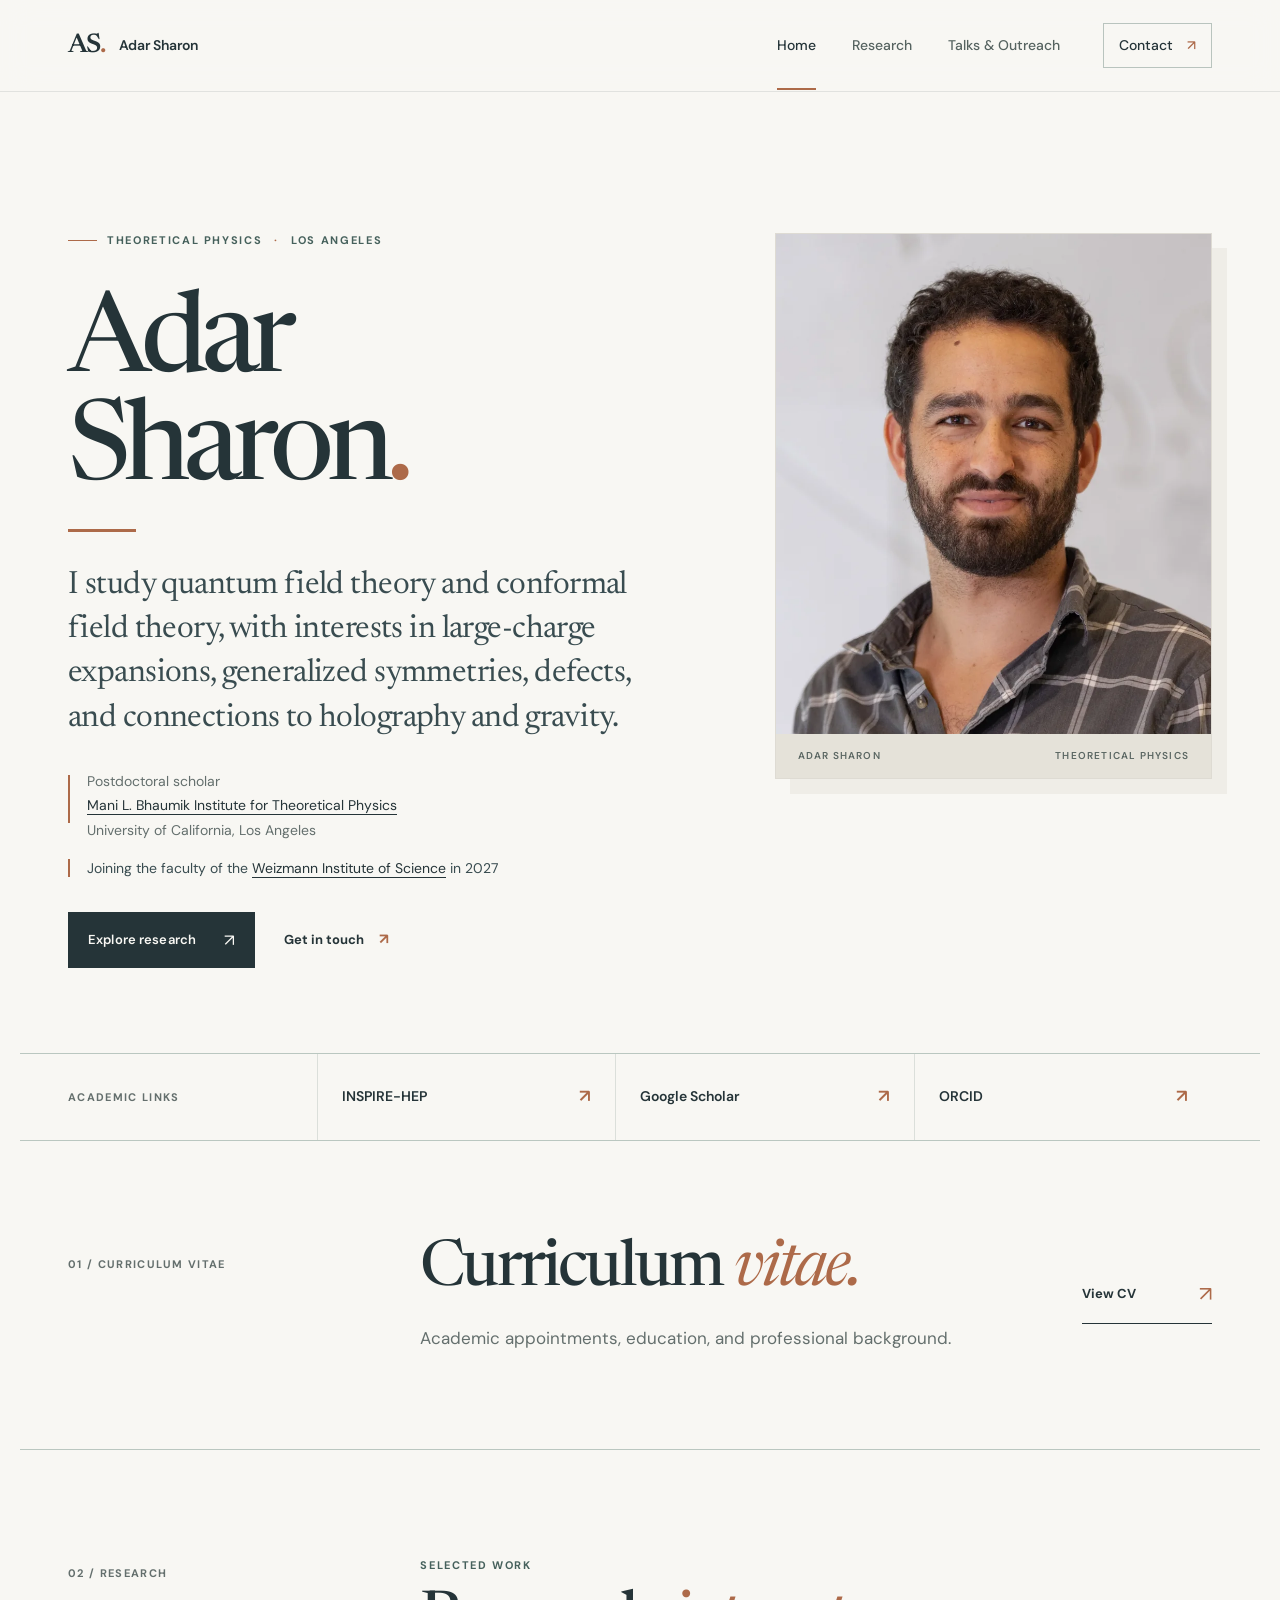
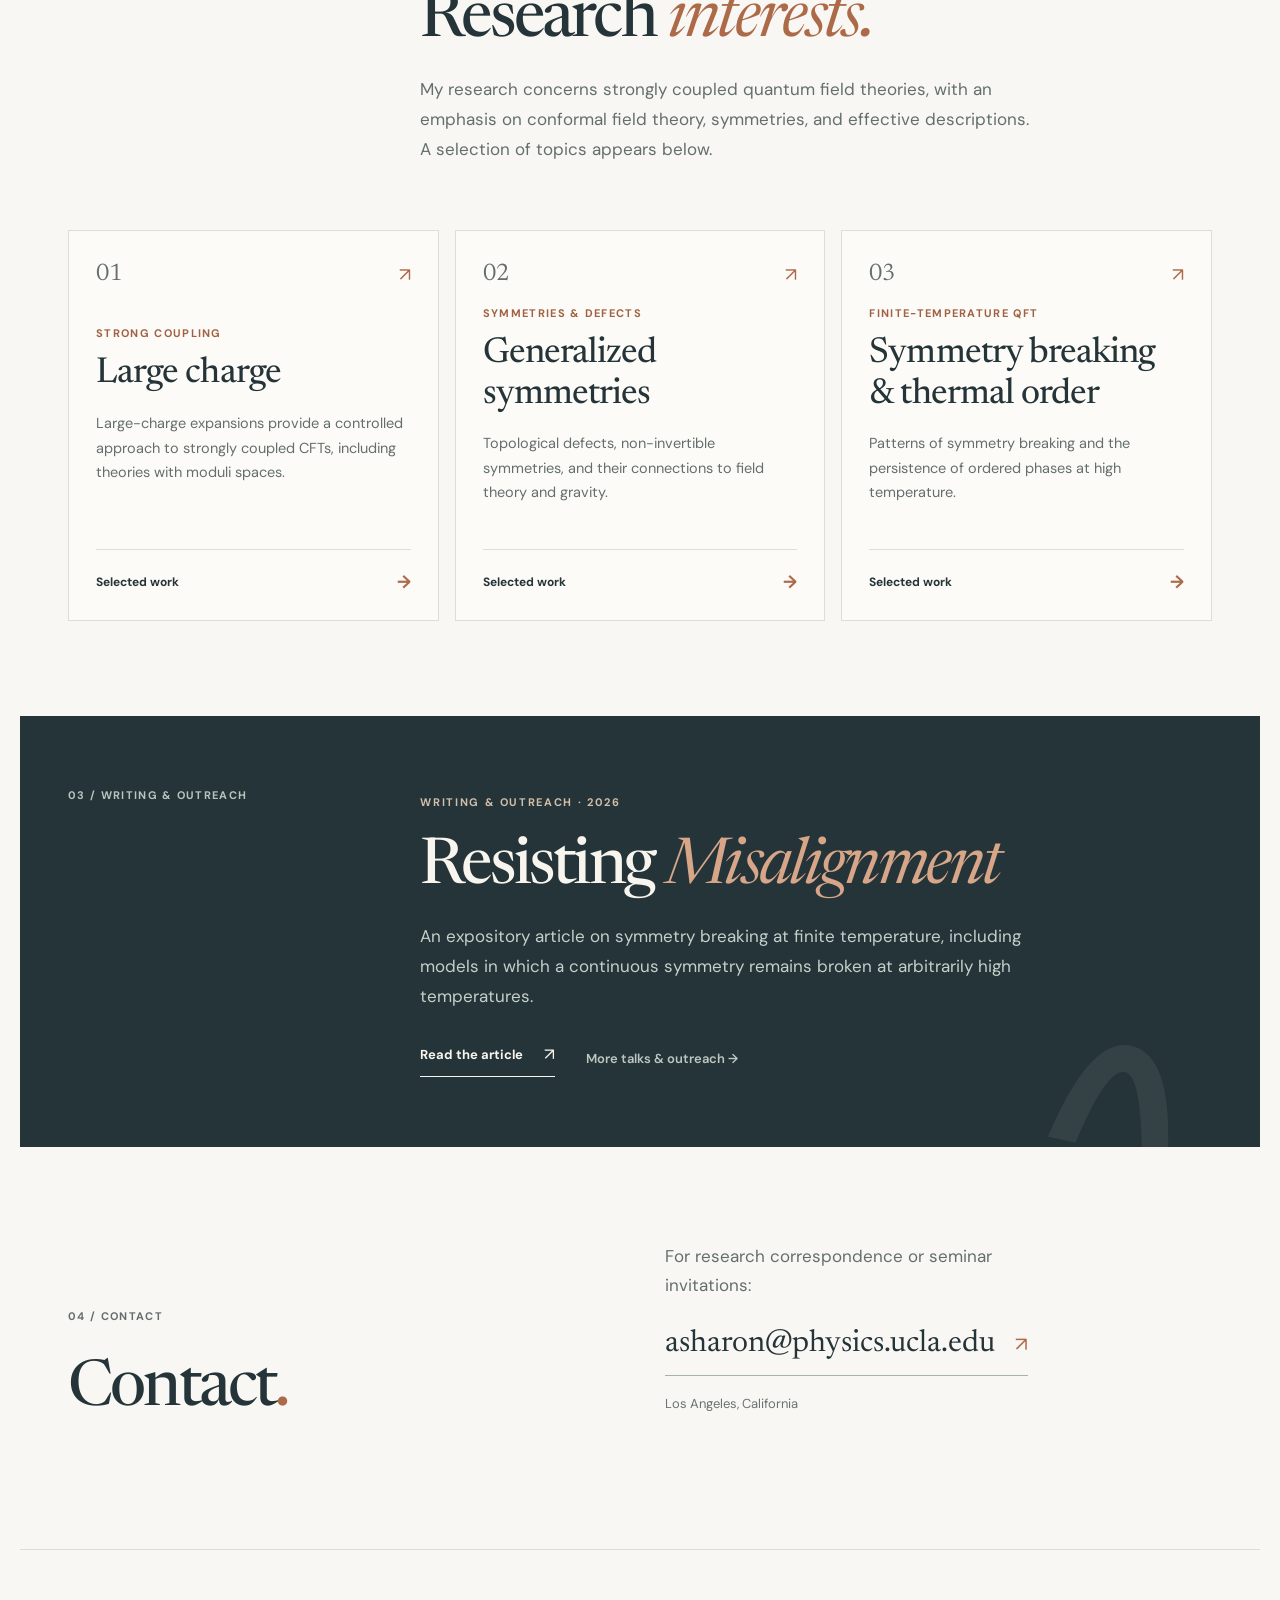
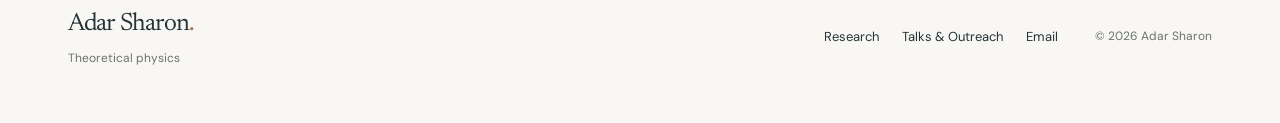
==== commit da2c90f9: "Contrast fixes, ORCID link, link-preview card, icons and profile data; relabel research cards; drop " ====
--- a/index.html
+++ b/index.html
@@ -8,16 +8,17 @@
   <meta property="og:type" content="website">
   <meta property="og:title" content="Adar Sharon — Theoretical Physics">
   <meta property="og:description" content="Quantum field theory, conformal symmetry, and unexpected structures at strong coupling.">
-  <meta property="og:url" content="https://adarsharon.com/">
+  <meta property="og:url" content="https://adarsharon.com/"><meta property="og:site_name" content="Adar Sharon"><meta property="og:image" content="https://adarsharon.com/images/og-card.jpg"><meta property="og:image:width" content="1200"><meta property="og:image:height" content="630"><meta property="og:image:alt" content="Adar Sharon, theoretical physics"><meta name="twitter:card" content="summary_large_image">
   <meta name="color-scheme" content="light">
   <link rel="canonical" href="https://adarsharon.com/">
-  <link rel="icon" href="/favicon.svg" type="image/svg+xml">
+  <link rel="icon" href="/favicon.svg" type="image/svg+xml"><link rel="icon" href="/favicon-32.png" sizes="32x32" type="image/png"><link rel="apple-touch-icon" href="/apple-touch-icon.png">
   <link rel="preconnect" href="https://fonts.googleapis.com">
   <link rel="preconnect" href="https://fonts.gstatic.com" crossorigin>
   <link href="https://fonts.googleapis.com/css2?family=DM+Sans:wght@400;450;500;600;700&family=Newsreader:opsz,wght@6..72,400;6..72,450;6..72,500;6..72,600&display=swap" rel="stylesheet">
-  <script>try{localStorage.removeItem("motion");if(!matchMedia("(prefers-reduced-motion: reduce)").matches)document.documentElement.classList.add("motion")}catch(e){}</script><link rel="stylesheet" href="/styles.css?v=20261111b">
-  <script defer src="/script.js?v=20261111b"></script>
+  <script>try{localStorage.removeItem("motion");if(!matchMedia("(prefers-reduced-motion: reduce)").matches)document.documentElement.classList.add("motion")}catch(e){}</script><link rel="stylesheet" href="/styles.css?v=20261111c">
+  <script defer src="/script.js?v=20261111c"></script>
   <title>Adar Sharon — Theoretical Physics</title>
+  <script type="application/ld+json">{"@context": "https://schema.org", "@type": "Person", "name": "Adar Sharon", "url": "https://adarsharon.com/", "image": "https://adarsharon.com/images/adar-sharon-portrait.webp", "jobTitle": "Postdoctoral scholar", "affiliation": {"@type": "Organization", "name": "Mani L. Bhaumik Institute for Theoretical Physics, University of California, Los Angeles", "url": "https://bhaumik-institute.physics.ucla.edu/"}, "alumniOf": {"@type": "CollegeOrUniversity", "name": "Weizmann Institute of Science"}, "email": "mailto:asharon@physics.ucla.edu", "knowsAbout": ["Quantum field theory", "Conformal field theory", "Generalized symmetries", "Large charge expansion"], "sameAs": ["https://inspirehep.net/authors/1683407", "https://scholar.google.com/citations?user=H8xUjnYAAAAJ", "https://orcid.org/0000-0002-7029-8645"]}</script>
 </head>
 <body>
   <a class="skip-link" href="#main">Skip to content</a>
@@ -59,6 +60,7 @@
       <span class="profile-label">Academic links</span>
       <a href="https://inspirehep.net/authors/1683407" target="_blank" rel="noopener noreferrer"><span>INSPIRE-HEP</span><span aria-hidden="true">↗</span></a>
       <a href="https://scholar.google.com/citations?user=H8xUjnYAAAAJ" target="_blank" rel="noopener noreferrer"><span>Google Scholar</span><span aria-hidden="true">↗</span></a>
+      <a href="https://orcid.org/0000-0002-7029-8645" target="_blank" rel="noopener noreferrer"><span>ORCID</span><span aria-hidden="true">↗</span></a>
     </section>
 
     <section class="shell cv-feature" aria-labelledby="cv-feature-title">
@@ -77,14 +79,14 @@
       <div class="section-body">
         <p class="eyebrow eyebrow-small">Selected work</p>
         <h2 class="section-heading">Research <em>interests.</em></h2>
-        <p class="section-intro">My research concerns strongly coupled quantum field theories, with an emphasis on conformal field theory, symmetries, and effective descriptions. A selection of topics and papers appears below.</p>
+        <p class="section-intro">My research concerns strongly coupled quantum field theories, with an emphasis on conformal field theory, symmetries, and effective descriptions. A selection of topics appears below.</p>
       </div>
     </section>
 
     <section class="shell feature-grid" aria-label="Research interests">
       <a class="feature-card" href="/research.html#large-charge">
         <div class="feature-upper"><span>01</span><span class="feature-icon" aria-hidden="true">↗</span></div>
-        <div><p class="card-kicker">CFT &amp; effective field theory</p><h3>Large charge</h3><p>Large-charge expansions provide a controlled approach to strongly coupled CFTs, including theories with moduli spaces.</p></div>
+        <div><p class="card-kicker">Strong coupling</p><h3>Large charge</h3><p>Large-charge expansions provide a controlled approach to strongly coupled CFTs, including theories with moduli spaces.</p></div>
         <span class="card-bottom">Selected work <span aria-hidden="true">→</span></span>
       </a>
       <a class="feature-card" href="/research.html#symmetries">
--- a/styles.css
+++ b/styles.css
@@ -8,8 +8,8 @@
   --white: #fffefa;
   --ink: #253438;
   --ink2: #394c50;
-  --muted: #697573;
-  --quiet: #8b9693;
+  --muted: #646f6d;
+  --quiet: #6a7371;
   --line: #dbdfda;
   --line-dark: #bac7c0;
   --orange: #ad6a49;
@@ -17,6 +17,7 @@
   --serif: "Newsreader",Georgia,"Times New Roman",serif;
   --sans: "DM Sans",system-ui,-apple-system,BlinkMacSystemFont,"Segoe UI",sans-serif;
   --section-gap: 95px;
+  --orange-text: #a16244;
 }
 
 * {
@@ -324,7 +325,7 @@
   border-top: 1px solid var(--line-dark);
   border-bottom: 1px solid var(--line-dark);
   align-items: stretch;
-  grid-template-columns: 1fr repeat(2,1.2fr);
+  grid-template-columns: 1fr repeat(3,1.2fr);
   margin-bottom: 0;
 }
 
@@ -441,7 +442,7 @@
 
 .card-kicker {
   text-transform: uppercase;
-  color: var(--orange);
+  color: var(--orange-text);
   font-weight: 700;
   margin: 0 0 12px;
 }
@@ -714,7 +715,7 @@
 }
 
 .papers-label {
-  color: var(--orange);
+  color: var(--orange-text);
   text-transform: uppercase;
   font-weight: 700;
   margin: 26px 0 10px;
@@ -893,7 +894,7 @@
 .note-type {
   text-transform: uppercase;
   font-weight: 700;
-  color: var(--orange);
+  color: var(--orange-text);
 }
 
 .writing-copy h3 {
@@ -1256,7 +1257,7 @@
   justify-content: space-between;
   gap: 15px;
   background: #e5e2d9;
-  color: #687671;
+  color: #5b6763;
   letter-spacing: .12em;
   font-weight: 600;
   font-size: 10px;
@@ -1414,7 +1415,8 @@
     grid-template-columns: 1fr 1fr;
   }
   .profile-links>a:last-child {
-    grid-column: auto;
+    grid-column: 1/-1;
+    border-left: none;
   }
 }
 
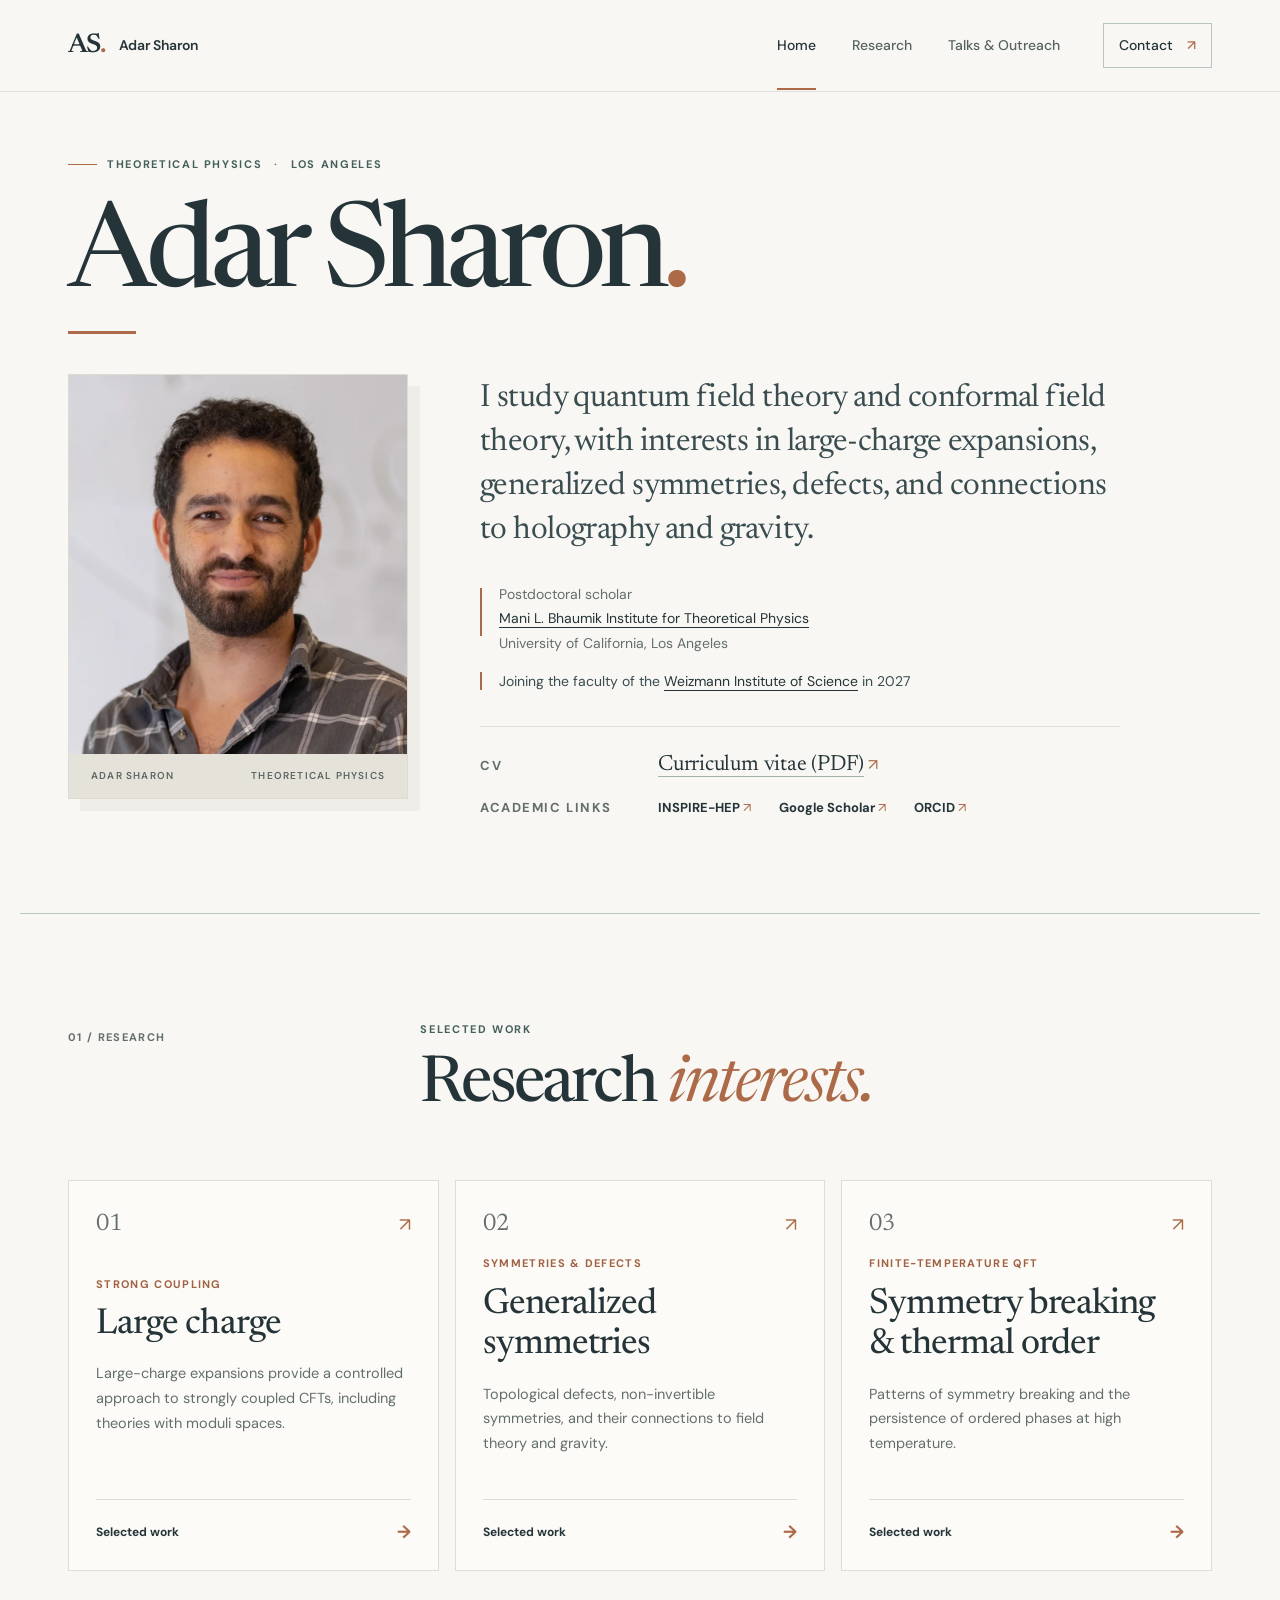
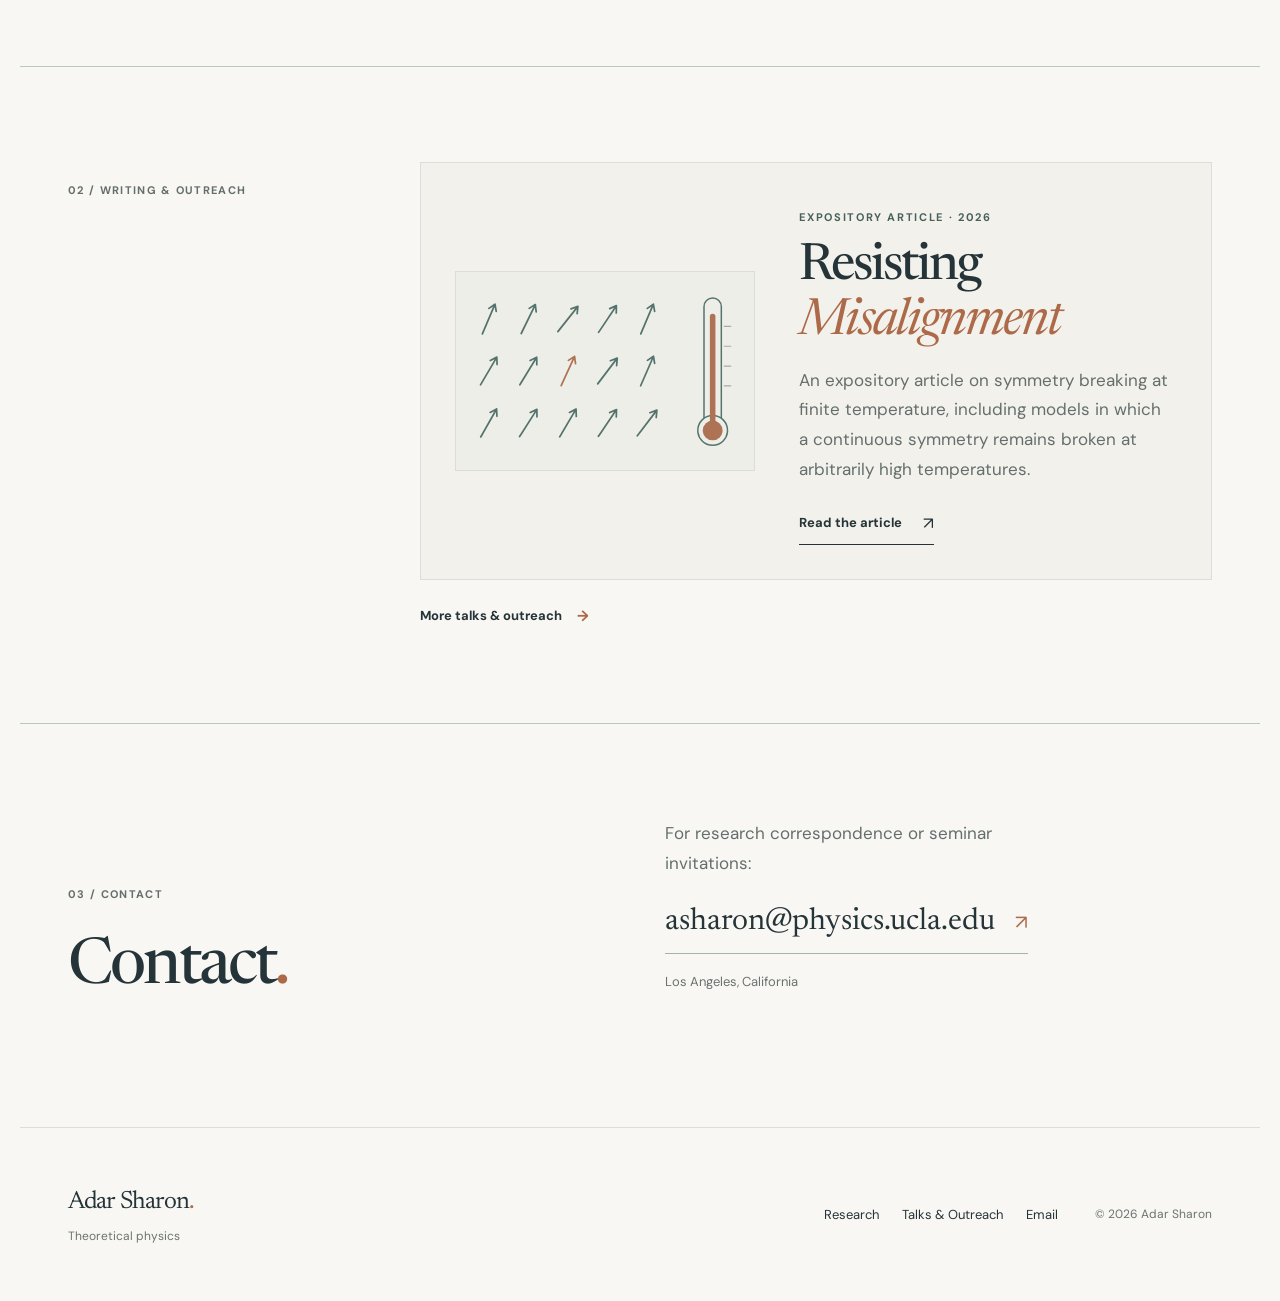
==== commit 083ce07b: "New homepage layout (from preview): one-line name, portrait left, CV/Academic links rows, research f" ====
--- a/index.html
+++ b/index.html
@@ -15,12 +15,12 @@
   <link rel="preconnect" href="https://fonts.googleapis.com">
   <link rel="preconnect" href="https://fonts.gstatic.com" crossorigin>
   <link href="https://fonts.googleapis.com/css2?family=DM+Sans:wght@400;450;500;600;700&family=Newsreader:opsz,wght@6..72,400;6..72,450;6..72,500;6..72,600&display=swap" rel="stylesheet">
-  <script>try{localStorage.removeItem("motion");if(!matchMedia("(prefers-reduced-motion: reduce)").matches)document.documentElement.classList.add("motion")}catch(e){}</script><link rel="stylesheet" href="/styles.css?v=20261111c">
-  <script defer src="/script.js?v=20261111c"></script>
+  <script>try{localStorage.removeItem("motion");if(!matchMedia("(prefers-reduced-motion: reduce)").matches)document.documentElement.classList.add("motion")}catch(e){}</script><link rel="stylesheet" href="/styles.css?v=20261113a">
+  <script defer src="/script.js?v=20261113a"></script>
   <title>Adar Sharon — Theoretical Physics</title>
   <script type="application/ld+json">{"@context": "https://schema.org", "@type": "Person", "name": "Adar Sharon", "url": "https://adarsharon.com/", "image": "https://adarsharon.com/images/adar-sharon-portrait.webp", "jobTitle": "Postdoctoral scholar", "affiliation": {"@type": "Organization", "name": "Mani L. Bhaumik Institute for Theoretical Physics, University of California, Los Angeles", "url": "https://bhaumik-institute.physics.ucla.edu/"}, "alumniOf": {"@type": "CollegeOrUniversity", "name": "Weizmann Institute of Science"}, "email": "mailto:asharon@physics.ucla.edu", "knowsAbout": ["Quantum field theory", "Conformal field theory", "Generalized symmetries", "Large charge expansion"], "sameAs": ["https://inspirehep.net/authors/1683407", "https://scholar.google.com/citations?user=H8xUjnYAAAAJ", "https://orcid.org/0000-0002-7029-8645"]}</script>
 </head>
-<body>
+<body class="home">
   <a class="skip-link" href="#main">Skip to content</a>
   <header class="site-header">
     <div class="shell header-inner">
@@ -36,50 +36,33 @@
   </header>
 
   <main id="main">
-    <section class="hero shell">
-      <div class="hero-copy">
-        <p class="eyebrow"><span class="eyebrow-line"></span>Theoretical physics <span class="mid-dot">·</span> Los Angeles</p>
-        <h1>Adar <span>Sharon<span class="name-period">.</span></span></h1>
-        <p class="hero-lede">I study quantum field theory and conformal field theory, with interests in large-charge expansions, generalized symmetries, defects, and connections to holography and gravity.</p>
-        <div class="affiliation"><span class="affiliation-rule"></span><p>Postdoctoral scholar<br><a href="https://bhaumik-institute.physics.ucla.edu/" target="_blank" rel="noopener noreferrer">Mani L. Bhaumik Institute for Theoretical Physics</a><br>University of California, Los Angeles</p></div>
-        <div class="affiliation affiliation-next"><span class="affiliation-rule"></span><p>Joining the faculty of the <a href="https://www.weizmann.ac.il/particle/" target="_blank" rel="noopener noreferrer">Weizmann Institute of Science</a> in 2027</p></div>
-        <div class="hero-actions">
-          <a class="button button-dark" href="/research.html">Explore research <span aria-hidden="true">↗</span></a>
-          <a class="text-link" href="mailto:asharon@physics.ucla.edu">Get in touch <span aria-hidden="true">↗</span></a>
-        </div>
-      </div>
-      <div class="portrait-frame">
+    <section class="hero-b shell">
+      <p class="eyebrow"><span class="eyebrow-line"></span>Theoretical physics <span class="mid-dot">·</span> Los Angeles</p>
+      <h1 class="hero-b-name">Adar Sharon<span class="name-period">.</span></h1>
+      <div class="hero-b-grid">
+        <div class="portrait-frame hero-b-portrait">
         <div class="portrait-image-wrap">
           <img src="/images/adar-sharon-portrait.webp?v=20261110c" width="420" height="525" alt="Portrait of Adar Sharon" decoding="async" fetchpriority="high">
         </div>
         <div class="portrait-bottom"><span>ADAR SHARON</span><span>THEORETICAL PHYSICS</span></div>
       </div>
-    </section>
-
-    <section class="profile-links shell" aria-label="Academic profiles">
-      <span class="profile-label">Academic links</span>
-      <a href="https://inspirehep.net/authors/1683407" target="_blank" rel="noopener noreferrer"><span>INSPIRE-HEP</span><span aria-hidden="true">↗</span></a>
-      <a href="https://scholar.google.com/citations?user=H8xUjnYAAAAJ" target="_blank" rel="noopener noreferrer"><span>Google Scholar</span><span aria-hidden="true">↗</span></a>
-      <a href="https://orcid.org/0000-0002-7029-8645" target="_blank" rel="noopener noreferrer"><span>ORCID</span><span aria-hidden="true">↗</span></a>
-    </section>
-
-    <section class="shell cv-feature" aria-labelledby="cv-feature-title">
-      <div class="cv-feature-label"><span class="section-index">01 / Curriculum vitae</span></div>
-      <div class="cv-feature-content">
-        <div class="cv-feature-copy">
-          <h2 id="cv-feature-title">Curriculum <em>vitae.</em></h2>
-          <p>Academic appointments, education, and professional background.</p>
+        <div class="hero-b-copy">
+          <p class="hero-lede">I study quantum field theory and conformal field theory, with interests in large-charge expansions, generalized symmetries, defects, and connections to holography and gravity.</p>
+          <div class="affiliation"><span class="affiliation-rule"></span><p>Postdoctoral scholar<br><a href="https://bhaumik-institute.physics.ucla.edu/" target="_blank" rel="noopener noreferrer">Mani L. Bhaumik Institute for Theoretical Physics</a><br>University of California, Los Angeles</p></div>
+          <div class="affiliation affiliation-next"><span class="affiliation-rule"></span><p>Joining the faculty of the <a href="https://www.weizmann.ac.il/particle/" target="_blank" rel="noopener noreferrer">Weizmann Institute of Science</a> in 2027</p></div>
+          <dl class="hero-b-facts">
+            <div><dt>CV</dt><dd><a class="hero-b-cv" href="/Adar_Sharon_CV.pdf" target="_blank" rel="noopener" aria-label="Curriculum vitae (PDF, opens in a new tab)">Curriculum vitae (PDF)<span aria-hidden="true">&nbsp;↗</span></a></dd></div>
+            <div><dt>Academic links</dt><dd class="hero-b-links"><a href="https://inspirehep.net/authors/1683407" target="_blank" rel="noopener noreferrer">INSPIRE-HEP<span aria-hidden="true">&nbsp;↗</span></a><a href="https://scholar.google.com/citations?user=H8xUjnYAAAAJ" target="_blank" rel="noopener noreferrer">Google Scholar<span aria-hidden="true">&nbsp;↗</span></a><a href="https://orcid.org/0000-0002-7029-8645" target="_blank" rel="noopener noreferrer">ORCID<span aria-hidden="true">&nbsp;↗</span></a></dd></div>
+          </dl>
         </div>
-        <a class="cv-feature-link" href="/Adar_Sharon_CV.pdf" target="_blank" rel="noopener" aria-label="View curriculum vitae (PDF, opens in a new tab)">View CV <span aria-hidden="true">↗</span></a>
       </div>
     </section>
 
     <section class="section shell intro-section">
-      <div class="section-side"><span class="section-index">02 / Research</span></div>
+      <div class="section-side"><span class="section-index">01 / Research</span></div>
       <div class="section-body">
         <p class="eyebrow eyebrow-small">Selected work</p>
         <h2 class="section-heading">Research <em>interests.</em></h2>
-        <p class="section-intro">My research concerns strongly coupled quantum field theories, with an emphasis on conformal field theory, symmetries, and effective descriptions. A selection of topics appears below.</p>
       </div>
     </section>
 
@@ -101,23 +84,24 @@
       </a>
     </section>
 
-    <section class="shell editorial-feature">
-      <div class="editorial-label"><span class="section-index">03 / Writing &amp; outreach</span></div>
-      <div class="editorial-content">
-        <p class="eyebrow eyebrow-small">Writing &amp; outreach · 2026</p>
-        <h2>Resisting <em>Misalignment</em></h2>
-        <p>An expository article on symmetry breaking at finite temperature, including models in which a continuous symmetry remains broken at arbitrarily high temperatures.</p>
-        <div class="editorial-actions">
-          <a class="underline-link" href="https://bhaumik-institute.physics.ucla.edu/sites/default/files/news/resisting-misalignment/index.html" target="_blank" rel="noopener noreferrer">Read the article <span aria-hidden="true">↗</span></a>
-          <a class="subtle-link" href="/notes.html">More talks &amp; outreach <span aria-hidden="true">→</span></a>
-        </div>
+    <section class="section shell feature-article-section">
+      <div class="section-side"><span class="section-index">02 / Writing &amp; outreach</span></div>
+      <div class="section-body">
+        <a class="feature-article" href="https://bhaumik-institute.physics.ucla.edu/sites/default/files/news/resisting-misalignment/index.html" target="_blank" rel="noopener noreferrer">
+          <div class="feature-article-art" aria-hidden="true"><svg viewBox="0 0 240 160" fill="none"><path d="M20.9 50.0L31.1 26.0M32.1 31.9L31.1 26.0L26.2 29.4" stroke="#55736c" stroke-width="1.4" stroke-linecap="round" stroke-linejoin="round"/><path d="M52.3 49.7L63.7 26.3M64.4 32.2L63.7 26.3L58.7 29.4" stroke="#55736c" stroke-width="1.4" stroke-linecap="round" stroke-linejoin="round"/><path d="M81.9 48.2L98.1 27.8M97.5 33.7L98.1 27.8L92.5 29.8" stroke="#55736c" stroke-width="1.4" stroke-linecap="round" stroke-linejoin="round"/><path d="M114.8 48.8L129.2 27.2M129.1 33.1L129.2 27.2L123.8 29.6" stroke="#55736c" stroke-width="1.4" stroke-linecap="round" stroke-linejoin="round"/><path d="M148.9 50.0L159.1 26.0M160.1 31.9L159.1 26.0L154.2 29.4" stroke="#55736c" stroke-width="1.4" stroke-linecap="round" stroke-linejoin="round"/><path d="M19.4 91.2L32.6 68.8M32.8 74.7L32.6 68.8L27.3 71.5" stroke="#55736c" stroke-width="1.4" stroke-linecap="round" stroke-linejoin="round"/><path d="M51.2 91.1L64.8 68.9M64.9 74.9L64.8 68.9L59.5 71.5" stroke="#55736c" stroke-width="1.4" stroke-linecap="round" stroke-linejoin="round"/><path d="M84.6 91.8L95.4 68.2M96.2 74.0L95.4 68.2L90.4 71.4" stroke="#ae7254" stroke-width="1.4" stroke-linecap="round" stroke-linejoin="round"/><path d="M114.1 90.4L129.9 69.6M129.4 75.6L129.9 69.6L124.3 71.7" stroke="#55736c" stroke-width="1.4" stroke-linecap="round" stroke-linejoin="round"/><path d="M148.8 91.9L159.2 68.1M160.1 73.9L159.2 68.1L154.3 71.4" stroke="#55736c" stroke-width="1.4" stroke-linecap="round" stroke-linejoin="round"/><path d="M19.6 133.3L32.4 110.7M32.7 116.6L32.4 110.7L27.2 113.5" stroke="#55736c" stroke-width="1.4" stroke-linecap="round" stroke-linejoin="round"/><path d="M51.0 133.0L65.0 111.0M65.0 117.0L65.0 111.0L59.6 113.5" stroke="#55736c" stroke-width="1.4" stroke-linecap="round" stroke-linejoin="round"/><path d="M83.4 133.2L96.6 110.8M96.8 116.7L96.6 110.8L91.3 113.5" stroke="#55736c" stroke-width="1.4" stroke-linecap="round" stroke-linejoin="round"/><path d="M114.7 132.8L129.3 111.2M129.1 117.1L129.3 111.2L123.8 113.6" stroke="#55736c" stroke-width="1.4" stroke-linecap="round" stroke-linejoin="round"/><path d="M146.1 132.4L161.9 111.6M161.4 117.6L161.9 111.6L156.3 113.7" stroke="#55736c" stroke-width="1.4" stroke-linecap="round" stroke-linejoin="round"/><path d="M200 118V28A7 7 0 0 1 214 28V118" stroke="#55736c" stroke-width="1.2"/><circle cx="207" cy="128" r="12" stroke="#55736c" stroke-width="1.2"/><circle cx="207" cy="128" r="8" fill="#ae7254"/><path d="M207 120V36" stroke="#ae7254" stroke-width="4.5" stroke-linecap="round"/><path d="M216 44H222M216 60H222M216 76H222M216 92H222" stroke="currentColor" stroke-opacity=".35"/></svg></div>
+          <div class="feature-article-copy">
+            <p class="eyebrow eyebrow-small">Expository article · 2026</p>
+            <h2>Resisting <em>Misalignment</em></h2>
+            <p>An expository article on symmetry breaking at finite temperature, including models in which a continuous symmetry remains broken at arbitrarily high temperatures.</p>
+            <span class="underline-link">Read the article <span aria-hidden="true">↗</span></span>
+          </div>
+        </a>
+        <a class="text-link feature-article-more" href="/notes.html">More talks &amp; outreach <span aria-hidden="true">→</span></a>
       </div>
-      <span class="editorial-ornament" aria-hidden="true">∿</span>
     </section>
 
-
     <section class="shell contact-section" id="contact">
-      <div><span class="section-index">04 / Contact</span><h2>Contact<span class="name-period">.</span></h2></div>
+      <div><span class="section-index">03 / Contact</span><h2>Contact<span class="name-period">.</span></h2></div>
       <div class="contact-details"><p>For research correspondence or seminar invitations:</p><a href="mailto:asharon@physics.ucla.edu" class="email-link">asharon@physics.ucla.edu <span aria-hidden="true">↗</span></a><span>Los Angeles, California</span></div>
     </section>
   </main>
--- a/styles.css
+++ b/styles.css
@@ -1,7 +1,6 @@
 /* adarsharon.com stylesheet.
    Consolidated 2026-11-11: dead rules from earlier designs removed and duplicate rules merged;
    rule order is significant (later rules override earlier ones of equal specificity). */
-
 :root {
   --paper: #f8f7f3;
   --paper-dark: #f1efe9;
@@ -19,15 +18,12 @@
   --section-gap: 95px;
   --orange-text: #a16244;
 }
-
 * {
   box-sizing: border-box;
 }
-
 html {
   scroll-behavior: smooth;
 }
-
 body {
   margin: 0;
   background: var(--paper);
@@ -37,34 +33,28 @@
   line-height: 1.65;
   -webkit-font-smoothing: antialiased;
 }
-
 a {
   color: inherit;
   text-decoration: none;
 }
-
 button {
   font: inherit;
 }
-
 a:focus-visible,
 button:focus-visible {
   outline: 2px solid var(--orange);
   outline-offset: 5px;
 }
-
 ::selection {
   background: #d8c6b8;
   color: var(--ink);
 }
-
 .shell {
   max-width: 1240px;
   margin: 0 auto;
   padding-left: 48px;
   padding-right: 48px;
 }
-
 .skip-link {
   position: absolute;
   top: -80px;
@@ -74,11 +64,9 @@
   padding: 10px 14px;
   z-index: 99;
 }
-
 .skip-link:focus {
   top: 12px;
 }
-
 .site-header {
   background: rgba(248,247,243,.92);
   border-bottom: 1px solid rgba(40,57,52,.11);
@@ -86,7 +74,6 @@
   z-index: 15;
   backdrop-filter: blur(15px);
 }
-
 .header-inner {
   height: 91px;
   display: flex;
@@ -94,14 +81,12 @@
   justify-content: space-between;
   gap: 35px;
 }
-
 .brand {
   display: inline-flex;
   align-items: center;
   gap: 15px;
   white-space: nowrap;
 }
-
 .brand-mark {
   font-family: var(--serif);
   font-size: 27px;
@@ -109,25 +94,21 @@
   letter-spacing: -.065em;
   line-height: 1;
 }
-
 .brand-dot,
 .footer-brand span,
 .period {
   color: var(--orange);
 }
-
 .brand-name {
   font-weight: 600;
   letter-spacing: -.02em;
   font-size: 14px;
 }
-
 .site-nav {
   display: flex;
   align-items: center;
   gap: 36px;
 }
-
 .site-nav a {
   color: #566360;
   font-weight: 500;
@@ -136,12 +117,10 @@
   position: relative;
   font-size: 14px;
 }
-
 .site-nav a:hover,
 .site-nav a[aria-current="page"] {
   color: var(--ink);
 }
-
 .site-nav a[aria-current="page"]::after {
   content: "";
   position: absolute;
@@ -151,33 +130,27 @@
   height: 2px;
   background: var(--orange);
 }
-
 .site-nav .nav-contact {
   border: 1px solid #b9c4be;
   padding: 10px 15px;
   margin-left: 7px;
   color: var(--ink);
 }
-
 .site-nav .nav-contact::after {
   display: none;
 }
-
 .site-nav .nav-contact span {
   margin-left: 10px;
   color: var(--orange);
 }
-
 .site-nav .nav-contact:hover {
   background: var(--ink);
   border-color: var(--ink);
   color: white;
 }
-
 .menu-toggle {
   display: none;
 }
-
 .eyebrow {
   display: flex;
   align-items: center;
@@ -187,7 +160,6 @@
   text-transform: uppercase;
   font-weight: 700;
 }
-
 .eyebrow-line {
   display: inline-block;
   height: 1px;
@@ -195,36 +167,10 @@
   background: var(--orange);
   flex: none;
 }
-
 .mid-dot {
   color: var(--orange);
   padding: 0 2px;
 }
-
-.hero {
-  display: grid;
-  grid-template-columns: 1.19fr .81fr;
-  gap: 64px;
-  align-items: stretch;
-  padding-top: 77px;
-  padding-bottom: 85px;
-  min-height: 680px;
-}
-
-.hero-copy {
-  padding-top: 51px;
-}
-
-.hero h1 {
-  font-family: var(--serif);
-  font-size: clamp(76px,8.7vw,130px);
-  font-weight: 450;
-  letter-spacing: -.065em;
-  line-height: .97;
-  margin: 42px 0 31px;
-  white-space: nowrap;
-}
-
 .hero-lede {
   font-family: var(--serif);
   font-size: clamp(24px,2.5vw,32px);
@@ -234,14 +180,12 @@
   margin: 0;
   color: var(--ink2);
 }
-
 .affiliation {
   display: flex;
   align-items: flex-start;
   gap: 17px;
   margin-top: 29px;
 }
-
 .affiliation-rule {
   width: 2px;
   height: 48px;
@@ -249,31 +193,20 @@
   margin-top: 6px;
   flex: none;
 }
-
 .affiliation p {
   margin: 0;
   color: var(--muted);
   line-height: 1.75;
   font-size: 14px;
 }
-
 .affiliation a {
   color: var(--ink);
   text-decoration: underline;
   text-underline-offset: 4px;
 }
-
 .affiliation a:hover {
   color: var(--orange);
 }
-
-.hero-actions {
-  display: flex;
-  align-items: center;
-  gap: 29px;
-  margin-top: 31px;
-}
-
 .button {
   display: inline-flex;
   align-items: center;
@@ -284,130 +217,70 @@
   letter-spacing: .01em;
   transition: transform .18s,background .18s;
 }
-
 .button:hover {
   transform: translateY(-2px);
 }
-
 .button-dark {
   background: var(--ink);
   color: #f9f8f4;
 }
-
 .button-dark:hover {
   background: #3d595a;
 }
-
 .button span {
   font-size: 17px;
   font-weight: 400;
 }
-
 .text-link {
   font-weight: 700;
   display: inline-flex;
   align-items: center;
   gap: 15px;
 }
-
 .text-link span {
   color: var(--orange);
   font-size: 15px;
 }
-
-.text-link:hover,
-.subtle-link:hover {
-  color: var(--orange);
-}
-
-.profile-links {
-  display: grid;
-  border-top: 1px solid var(--line-dark);
-  border-bottom: 1px solid var(--line-dark);
-  align-items: stretch;
-  grid-template-columns: 1fr repeat(3,1.2fr);
-  margin-bottom: 0;
-}
-
-.profile-label {
-  display: flex;
-  align-items: center;
-  font-size: 11px;
-  font-weight: 700;
-  text-transform: uppercase;
-  color: var(--muted);
-}
-
-.profile-links>a {
-  display: flex;
-  align-items: center;
-  justify-content: space-between;
-  gap: 12px;
-  padding: 28px 24px;
-  border-left: 1px solid var(--line);
-  font-weight: 600;
-  font-size: 14px;
-}
-
-.profile-links>a:hover {
-  background: #eeeae2;
-}
-
-.profile-links>a span:last-child {
-  color: var(--orange);
-  font-size: 18px;
-}
-
+.text-link:hover {
+  color: var(--orange);
+}
 .section {
   display: grid;
   grid-template-columns: 28% 1fr;
   gap: 32px;
 }
-
 .section-index {
   font-size: 11px;
   font-weight: 700;
   text-transform: uppercase;
   color: var(--muted);
 }
-
 .intro-section {
   padding-bottom: 48px;
 }
-
 .section-side {
   padding-top: 15px;
 }
-
 .eyebrow-small {
   font-size: 11px;
 }
-
 .section-heading {
   font-family: var(--serif);
   font-weight: 450;
   margin: 13px 0 20px;
 }
-
 .section-heading em,
-.editorial-feature em,
 .profile-outro em,
 .page-head h1 em {
   font-weight: 400;
   font-style: italic;
   color: var(--orange);
 }
-
-.section-intro {
-  color: var(--muted);
-}
-
 .feature-grid {
   display: grid;
   grid-template-columns: repeat(3,1fr);
   gap: 16px;
 }
-
 .feature-card {
   min-height: 391px;
   display: flex;
@@ -418,13 +291,11 @@
   background: rgba(255,254,250,.49);
   transition: background .2s,transform .2s,border-color .2s;
 }
-
 .feature-card:hover {
   background: #fffefb;
   border-color: #a9b6af;
   transform: translateY(-5px);
 }
-
 .feature-upper {
   display: flex;
   align-items: center;
@@ -433,20 +304,17 @@
   font-family: var(--serif);
   font-size: 24px;
 }
-
 .feature-icon {
   font-family: var(--sans);
   font-size: 19px;
   color: var(--orange);
 }
-
 .card-kicker {
   text-transform: uppercase;
   color: var(--orange-text);
   font-weight: 700;
   margin: 0 0 12px;
 }
-
 .feature-card h3 {
   font-family: var(--serif);
   font-size: clamp(27px,2.8vw,37px);
@@ -455,14 +323,12 @@
   line-height: 1.13;
   margin: 0 0 16px;
 }
-
 .feature-card p:not(.card-kicker) {
   color: var(--muted);
   margin: 0;
   font-size: 14.5px;
   line-height: 1.7;
 }
-
 .card-bottom {
   display: flex;
   align-items: center;
@@ -474,60 +340,10 @@
   margin-top: 34px;
   font-size: 12px;
 }
-
 .card-bottom>span {
   font-size: 18px;
   color: var(--orange);
 }
-
-.editorial-feature {
-  position: relative;
-  display: grid;
-  grid-template-columns: 28% 1fr;
-  background: var(--ink);
-  color: #f8f5ee;
-  padding-top: 66px;
-  padding-bottom: 70px;
-  overflow: hidden;
-  gap: 32px;
-}
-
-.editorial-label .section-index {
-  color: #b8c4be;
-}
-
-.editorial-content {
-  position: relative;
-  z-index: 1;
-  max-width: 745px;
-}
-
-.editorial-feature .eyebrow {
-  color: #d2bea9;
-}
-
-.editorial-feature h2 {
-  font-family: var(--serif);
-  font-weight: 450;
-  margin: 23px 0 23px;
-}
-
-.editorial-feature h2 em {
-  color: #d7a689;
-}
-
-.editorial-feature p:not(.eyebrow) {
-  color: #c5d0cb;
-}
-
-.editorial-actions {
-  display: flex;
-  align-items: center;
-  flex-wrap: wrap;
-  gap: 31px;
-  margin-top: 29px;
-}
-
 .underline-link {
   display: inline-flex;
   align-items: center;
@@ -537,30 +353,13 @@
   font-weight: 700;
   transition: color .2s;
 }
-
 .underline-link:hover {
   color: var(--orange);
 }
-
 .underline-link span {
   font-size: 17px;
   font-weight: 400;
 }
-
-.subtle-link {
-  font-weight: 600;
-  color: #bbc8c1;
-}
-
-.editorial-ornament {
-  position: absolute;
-  right: -32px;
-  bottom: -160px;
-  font: 400 340px/.8 var(--serif);
-  opacity: .07;
-  transform: rotate(12deg);
-}
-
 .contact-section {
   display: grid;
   grid-template-columns: 1fr 1fr;
@@ -569,22 +368,18 @@
   padding-bottom: 125px;
   border-bottom: 1px solid var(--line);
 }
-
 .contact-section h2 {
   font: 450 clamp(54px,6vw,83px)/1.05 var(--serif);
   margin: 28px 0 0;
 }
-
 .contact-details {
   padding-bottom: 10px;
 }
-
 .contact-details p {
   color: var(--muted);
   max-width: 380px;
   margin: 0 0 18px;
 }
-
 .email-link {
   display: inline-flex;
   gap: 20px;
@@ -595,23 +390,19 @@
   padding-bottom: 5px;
   white-space: nowrap;
 }
-
 .email-link span {
   font: 400 20px var(--sans);
   color: var(--orange);
 }
-
 .email-link:hover {
   color: var(--orange);
 }
-
 .contact-details>span {
   display: block;
   color: var(--quiet);
   margin-top: 17px;
   font-size: 13px;
 }
-
 .footer {
   min-height: 173px;
   display: flex;
@@ -619,25 +410,21 @@
   justify-content: space-between;
   gap: 25px;
 }
-
 .footer>div:first-child {
   display: flex;
   flex-direction: column;
   gap: 4px;
 }
-
 .footer-brand {
   font-family: var(--serif);
   font-size: 25px;
   letter-spacing: -.035em;
 }
-
 .footer>div:first-child>span:last-child,
 .footer-right>span {
   color: var(--quiet);
   font-size: 12px;
 }
-
 .footer-right {
   display: flex;
   align-items: center;
@@ -645,19 +432,15 @@
   flex-wrap: wrap;
   font-size: 13px;
 }
-
 .footer-right a:hover {
   color: var(--orange);
 }
-
 .footer-right>span {
   margin-left: 14px;
 }
-
 .page-head {
   border-bottom: 1px solid var(--line-dark);
 }
-
 .page-head-grid {
   display: grid;
   grid-template-columns: 1.1fr .9fr;
@@ -665,17 +448,14 @@
   align-items: end;
   margin-top: 24px;
 }
-
 .page-head h1 {
   font: 450 clamp(95px,10vw,160px)/.89 var(--serif);
   letter-spacing: -.068em;
   margin: 15px 0 0;
 }
-
 .page-head-grid>div {
   padding-bottom: 8px;
 }
-
 .page-head-grid>div>p {
   font-family: var(--serif);
   font-size: clamp(23px,2.5vw,31px);
@@ -684,7 +464,6 @@
   margin: 0 0 31px;
   color: var(--ink2);
 }
-
 .research-row {
   display: grid;
   grid-template-columns: 28% 1fr;
@@ -693,7 +472,6 @@
   scroll-margin-top: 25px;
   padding: var(--section-gap) 0;
 }
-
 .research-aside {
   display: flex;
   flex-direction: column;
@@ -701,40 +479,33 @@
   justify-content: flex-start;
   min-height: 0;
 }
-
 .research-body h2 {
   font: 450 clamp(40px,5vw,64px)/1.08 var(--serif);
   margin: -8px 0 24px;
   max-width: 770px;
 }
-
 .research-body>p {
   color: var(--muted);
   max-width: 770px;
   margin: 0 0 32px;
 }
-
 .papers-label {
   color: var(--orange-text);
   text-transform: uppercase;
   font-weight: 700;
   margin: 26px 0 10px;
 }
-
 .paper-list {
   list-style: none;
   margin: 0;
   padding: 0;
 }
-
 .paper-list li {
   border-top: 1px solid var(--line);
 }
-
 .paper-list li:last-child {
   border-bottom: 1px solid var(--line);
 }
-
 .paper-list a {
   display: flex;
   align-items: center;
@@ -743,31 +514,26 @@
   padding: 17px 2px;
   transition: padding .2s,background .2s;
 }
-
 .paper-list a:hover {
   padding-left: 12px;
   background: #eeeee8;
 }
-
 .paper-list strong {
   font-weight: 600;
   display: block;
   font-size: 15px;
   line-height: 1.4;
 }
-
 .paper-list small {
   display: block;
   color: var(--muted);
   font-size: 12.5px;
   margin-top: 6px;
 }
-
 .paper-arrow {
   font-size: 20px;
   color: var(--orange);
 }
-
 .profile-outro {
   display: grid;
   grid-template-columns: 28% 1fr;
@@ -775,12 +541,10 @@
   padding-top: var(--section-gap);
   padding-bottom: 125px;
 }
-
 .profile-outro h2 {
   font: 450 clamp(44px,4.7vw,64px)/1.1 var(--serif);
   margin: -10px 0 25px;
 }
-
 .profile-outro>div {
   grid-column: 2;
   display: flex;
@@ -788,31 +552,26 @@
   gap: 29px;
   flex-wrap: wrap;
 }
-
 .page-head .ampersand {
   font-style: italic;
   color: var(--orange);
   font-size: .65em;
 }
-
 .notes-heading {
   display: grid;
   grid-template-columns: 28% 1fr;
   gap: 32px;
   margin-bottom: 30px;
 }
-
 .notes-heading h2 {
   font: 450 clamp(42px,5vw,64px)/1.05 var(--serif);
   margin: -8px 0 0;
 }
-
 .notes-heading>p {
   grid-column: 2;
   color: var(--muted);
   margin: 0;
 }
-
 .writing-feature {
   display: grid;
   grid-template-columns: .89fr 1.11fr;
@@ -822,25 +581,21 @@
   overflow: hidden;
   transition: border-color .2s;
 }
-
 .writing-feature:hover {
   border-color: #b5c1b9;
 }
-
 .writing-art {
   position: relative;
   overflow: hidden;
   background: #dfdfd5;
   min-height: 390px;
 }
-
 .writing-art:before {
   content: "";
   position: absolute;
   inset: 0;
   background: repeating-linear-gradient(0deg,transparent,transparent 38px,rgba(49,77,72,.075) 39px,rgba(49,77,72,.075) 40px),repeating-linear-gradient(90deg,transparent,transparent 38px,rgba(49,77,72,.075) 39px,rgba(49,77,72,.075) 40px);
 }
-
 .writing-sun {
   position: absolute;
   width: 185px;
@@ -852,7 +607,6 @@
   background: #c88b69;
   box-shadow: 0 0 0 36px rgba(200,139,105,.12),0 0 0 85px rgba(200,139,105,.09);
 }
-
 .writing-ring {
   position: absolute;
   border: 1.5px solid #476963;
@@ -863,17 +617,14 @@
   top: 50%;
   transform: translate(-50%,-50%) rotate(-28deg);
 }
-
 .ring-b {
   transform: translate(-50%,-50%) rotate(28deg);
   height: 245px;
 }
-
 .ring-c {
   transform: translate(-50%,-50%) rotate(84deg);
   height: 270px;
 }
-
 .writing-symbol {
   position: absolute;
   left: 50%;
@@ -882,7 +633,6 @@
   font: 400 135px var(--serif);
   color: #fff3e4;
 }
-
 .writing-copy {
   display: flex;
   flex-direction: column;
@@ -890,40 +640,33 @@
   align-items: flex-start;
   padding: 45px clamp(35px,5vw,80px);
 }
-
 .note-type {
   text-transform: uppercase;
   font-weight: 700;
   color: var(--orange-text);
 }
-
 .writing-copy h3 {
   font: 450 clamp(47px,5.1vw,72px)/.98 var(--serif);
   letter-spacing: -.05em;
   margin: 28px 0 18px;
 }
-
 .writing-copy p {
   color: var(--muted);
   margin: 0 0 29px;
   max-width: 450px;
 }
-
 .credit-line {
   color: var(--quiet);
   text-align: right;
   margin-top: 12px;
   font-size: 12.5px;
 }
-
 .talks-section {
   border-top: 1px solid var(--line-dark);
 }
-
 .talks-section .notes-heading {
   margin-bottom: 35px;
 }
-
 .talk-item {
   display: grid;
   grid-template-columns: 72px 1fr 35px;
@@ -934,11 +677,9 @@
   border-bottom: 1px solid var(--line-dark);
   transition: background .2s;
 }
-
 .talk-item:hover {
   background: #f0eee8;
 }
-
 .play-icon {
   width: 66px;
   height: 66px;
@@ -950,50 +691,34 @@
   font-size: 16px;
   padding-left: 3px;
 }
-
 .talk-information h3 {
   font: 450 clamp(25px,2.7vw,37px)/1.1 var(--serif);
   letter-spacing: -.024em;
   margin: 10px 0;
 }
-
 .talk-information p {
   color: var(--muted);
   margin: 0;
   font-size: 13px;
 }
-
 .talk-arrow {
   font-size: 24px;
   color: var(--orange);
   align-self: start;
 }
-
 .notes-contact {
   border-top: 1px solid var(--line-dark);
   padding-top: var(--section-gap);
 }
-
 @media (max-width: 1100px) {
   .shell {
     padding-left: 34px;
     padding-right: 34px;
   }
-  .hero {
-    gap: 36px;
-    grid-template-columns: 1.14fr .86fr;
-  }
-  .hero h1 {
-    font-size: clamp(70px,8vw,110px);
-  }
   .feature-card {
     padding: 24px 20px;
   }
-  .profile-links>a {
-    padding: 25px 14px;
-  }
-}
-
+}
 @media (max-width: 800px) {
   .shell {
     padding-left: 24px;
@@ -1054,34 +779,8 @@
     margin: 9px 0 0;
     text-align: center;
   }
-  .hero {
-    grid-template-columns: 1fr;
-    gap: 38px;
-    padding-top: 44px;
-    padding-bottom: 65px;
-  }
-  .hero-copy {
-    padding-top: 0;
-  }
-  .hero h1 {
-    font-size: clamp(75px,13vw,105px);
-    margin: 30px 0 24px;
-  }
   .hero-lede {
     max-width: 650px;
-  }
-  .profile-label {
-    padding: 15px 0;
-    grid-column: 1/-1;
-    border-bottom: 1px solid var(--line);
-  }
-  .profile-links>a {
-    padding: 19px 18px;
-    border-left: none;
-    border-bottom: 1px solid var(--line);
-  }
-  .profile-links>a:nth-child(even) {
-    border-left: 1px solid var(--line);
   }
   .section,
   .research-row,
@@ -1106,12 +805,6 @@
   .feature-card h3 {
     font-size: 35px;
   }
-  .editorial-feature {
-    grid-template-columns: 1fr;
-    padding-top: 38px;
-    padding-bottom: 45px;
-    gap: 15px;
-  }
   .contact-section {
     grid-template-columns: 1fr;
     gap: 30px;
@@ -1159,7 +852,6 @@
     margin-left: 0;
   }
 }
-
 @media (max-width: 480px) {
   .shell {
     padding-left: 19px;
@@ -1168,18 +860,11 @@
   .brand-name {
     font-size: 13px;
   }
-  .hero h1 {
-    font-size: clamp(70px,16vw,88px);
-  }
   .hero-lede {
     font-size: 25px;
   }
   .button {
     padding: 13px 16px;
-  }
-  .profile-links>a {
-    grid-column: 1 !important;
-    border-left: none !important;
   }
   .email-link {
     font-size: 22px;
@@ -1207,7 +892,6 @@
     gap: 15px;
   }
 }
-
 @media (prefers-reduced-motion: reduce) {
   html {
     scroll-behavior: auto;
@@ -1219,24 +903,9 @@
     transition-duration: .01ms !important;
   }
 }
-
-.hero h1 span {
-  display: block;
-  font-weight: 450;
-  font-style: normal;
-  color: var(--ink);
-  letter-spacing: -.065em;
-}
-
 .name-period {
   color: var(--orange) !important;
 }
-
-.hero h1 span.name-period {
-  display: inline;
-  font-weight: inherit;
-}
-
 .portrait-frame {
   background: #e9e5db;
   position: relative;
@@ -1250,7 +919,6 @@
   min-height: 0;
   margin-top: 64px;
 }
-
 .portrait-bottom {
   padding: 14px 22px;
   display: flex;
@@ -1262,7 +930,6 @@
   font-weight: 600;
   font-size: 10px;
 }
-
 .research-illustration {
   width: 220px;
   max-width: 100%;
@@ -1274,22 +941,17 @@
   justify-content: center;
   overflow: hidden;
 }
-
 .research-illustration svg {
   width: 100%;
   height: 100%;
   display: block;
 }
-
 .talks-section .talk-item+.talk-item {
   border-top: none;
 }
-
-.profile-outro a,
-.profile-links a {
+.profile-outro a {
   transition: color .2s;
 }
-
 @media (max-width: 800px) {
   .portrait-frame {
     box-shadow: 10px 10px 0 #efede7;
@@ -1304,131 +966,11 @@
     width: 210px;
   }
 }
-
 @media (max-width: 480px) {
   .research-illustration {
     width: 180px;
   }
 }
-
-.hero h1::after {
-  content: "";
-  display: block;
-  width: 68px;
-  height: 3px;
-  margin-top: 22px;
-  background: var(--orange);
-}
-
-.cv-feature {
-  display: grid;
-  grid-template-columns: 28% minmax(0,1fr);
-  gap: 32px;
-  border-bottom: 1px solid var(--line-dark);
-  padding-top: var(--section-gap);
-  padding-bottom: var(--section-gap);
-}
-
-.cv-feature-label {
-  padding-top: 15px;
-}
-
-.cv-feature-content {
-  display: flex;
-  justify-content: space-between;
-  gap: 48px;
-  align-items: center;
-}
-
-.cv-feature h2 {
-  font: 450 clamp(42px,4.9vw,64px)/1.05 var(--serif);
-  margin: 0 0 14px;
-}
-
-.cv-feature h2 em {
-  font-style: italic;
-  color: var(--orange);
-  font-weight: 400;
-}
-
-.cv-feature p {
-  color: var(--muted);
-  margin: 0;
-}
-
-.cv-feature-link {
-  align-self: center;
-  display: inline-flex;
-  align-items: center;
-  justify-content: space-between;
-  white-space: nowrap;
-  min-width: 130px;
-  gap: 30px;
-  border-bottom: 1px solid var(--ink);
-  padding: 12px 0;
-  transition: color .2s,border-color .2s;
-  font-weight: 700;
-}
-
-.cv-feature-link span {
-  color: var(--orange);
-  font-size: 21px;
-  font-weight: 400;
-}
-
-.cv-feature-link:hover {
-  color: var(--orange);
-  border-color: var(--orange);
-}
-
-@media (max-width: 800px) {
-  .cv-feature {
-    grid-template-columns: 1fr;
-    gap: 13px;
-  }
-  .cv-feature-label {
-    padding-top: 0;
-  }
-  .cv-feature-content {
-    gap: 25px;
-  }
-}
-
-@media (max-width: 480px) {
-  .cv-feature-content {
-    flex-direction: column;
-    align-items: flex-start;
-    gap: 19px;
-  }
-  .cv-feature-link {
-    min-width: 140px;
-  }
-}
-
-.hero-actions {
-  flex-wrap: wrap;
-  row-gap: 15px;
-}
-
-@media (max-width: 800px) {
-  .profile-links {
-    grid-template-columns: 1fr 1fr;
-  }
-  .profile-links>a:last-child {
-    grid-column: 1/-1;
-    border-left: none;
-  }
-}
-
-@media (max-width: 480px) {
-  .profile-links {
-    grid-template-columns: 1fr;
-  }
-  .hero-actions {
-    gap: 14px 23px;
-  }
-}
-
 .portrait-image-wrap {
   position: relative;
   overflow: hidden;
@@ -1436,7 +978,6 @@
   flex: 1;
   min-height: 0;
 }
-
 .portrait-image-wrap img {
   display: block;
   position: absolute;
@@ -1446,7 +987,6 @@
   object-fit: cover;
   object-position: center 45%;
 }
-
 @media (max-width: 480px) {
   .portrait-frame {
     max-width: 350px;
@@ -1454,20 +994,16 @@
     aspect-ratio: 4/5;
   }
 }
-
 .affiliation.affiliation-next {
   margin-top: 14px;
 }
-
 .affiliation-next .affiliation-rule {
   margin-top: 3px;
   height: 18px;
 }
-
 .affiliation-next p {
   color: var(--ink2);
 }
-
 @media (max-width: 800px) {
   .portrait-frame {
     margin-top: 0;
@@ -1476,38 +1012,23 @@
     --section-gap: 75px;
   }
 }
-
 @media (max-width: 480px) {
   :root {
     --section-gap: 62px;
   }
 }
-
-.cv-feature+.intro-section {
-  padding-top: var(--section-gap);
-}
-
 .intro-section+.feature-grid {
   padding-bottom: var(--section-gap);
 }
-
-.editorial-feature+.contact-section {
-  padding-top: var(--section-gap);
-}
-
 .research-aside .research-illustration {
   margin-top: 28px;
 }
-
 @media (max-width: 800px) {
   .research-aside .research-illustration {
     margin-top: 10px;
   }
 }
-
 .section-heading,
-.cv-feature h2,
-.editorial-feature h2,
 .contact-section h2,
 .research-body h2,
 .profile-outro h2,
@@ -1516,11 +1037,8 @@
   line-height: 1.07;
   letter-spacing: -.044em;
 }
-
 @media (max-width: 480px) {
   .section-heading,
-  .cv-feature h2,
-  .editorial-feature h2,
   .contact-section h2,
   .research-body h2,
   .profile-outro h2,
@@ -1528,88 +1046,65 @@
     font-size: 46px;
   }
 }
-
 .page-head h1,
 .page-head-notes h1 {
   font-size: clamp(76px,8.7vw,130px);
   line-height: .9;
 }
-
 @media (max-width: 800px) {
   .page-head h1,
   .page-head-notes h1 {
     font-size: clamp(70px,12vw,105px);
   }
 }
-
 @media (max-width: 480px) {
   .page-head h1,
   .page-head-notes h1 {
     font-size: 72px;
   }
 }
-
-.section-intro,
-.cv-feature p,
-.editorial-feature p:not(.eyebrow),
 .notes-heading>p {
   max-width: 620px;
 }
-
 .section-heading,
-.cv-feature h2,
-.editorial-feature h2,
 .research-body h2,
 .profile-outro h2 {
   margin-bottom: 20px;
 }
-
 .notes-heading {
   row-gap: 20px;
 }
-
-.section-index,
-.profile-label {
+.section-index {
   letter-spacing: .12em;
 }
-
 .eyebrow,
 .eyebrow-small {
   letter-spacing: .15em;
 }
-
 .card-kicker,
 .papers-label,
 .note-type {
   letter-spacing: .12em;
   font-size: 11px;
 }
-
 .page-head,
 .page-head-notes {
   padding-top: var(--section-gap);
   padding-bottom: var(--section-gap);
 }
-
 .research-list {
   padding-bottom: 0;
 }
-
 .notes-content,
 .talks-section {
   padding-top: var(--section-gap);
   padding-bottom: var(--section-gap);
 }
-
 @media (max-width: 800px) {
   .profile-outro {
     padding-bottom: 85px;
   }
 }
-
-.section-intro,
-.cv-feature p,
-.editorial-feature p:not(.eyebrow),
 .contact-details p,
 .research-body>p,
 .notes-heading>p,
@@ -1617,39 +1112,31 @@
   font-size: 17px;
   line-height: 1.75;
 }
-
 .button,
 .text-link,
 .underline-link,
-.subtle-link,
-.cv-feature-link,
 .page-head .underline-link {
   font-size: 13px;
 }
-
 @media (max-width: 480px) {
   .portrait-bottom {
     font-size: 9px;
   }
 }
-
 html.motion .reveal {
   opacity: 0;
   transform: translate3d(0,var(--reveal-shift,16px),0);
   transition: opacity .6s ease var(--reveal-delay,0s),transform .75s cubic-bezier(.2,.65,.25,1) var(--reveal-delay,0s);
 }
-
 html.motion .reveal.is-visible {
   opacity: 1;
   transform: none;
 }
-
 @media (max-width: 800px) {
   html.motion {
     --reveal-shift: 12px;
   }
 }
-
 @media (prefers-reduced-motion: reduce) {
   html.motion .reveal {
     opacity: 1;
@@ -1657,3 +1144,59 @@
     transition: none;
   }
 }
+/* Homepage layout (2026-11-13): one-line name, portrait left, labelled CV / Academic links rows,
+   research first, featured article as a light card, then contact. */
+/* Hero: name on one line across the top; portrait left, text right */
+.hero-b {padding-top:52px;padding-bottom:var(--section-gap);border-bottom:1px solid var(--line-dark)}
+.hero-b-name {font-family:var(--serif);font-size:clamp(64px,9.2vw,124px);font-weight:450;letter-spacing:-.06em;line-height:.95;margin:30px 0 0;white-space:nowrap;color:var(--ink)}
+.hero-b-name::after {content:"";display:block;width:68px;height:3px;margin-top:16px;background:var(--orange)}
+.hero-b-grid {display:grid;grid-template-columns:minmax(0,340px) minmax(0,1fr);gap:72px;align-items:start;margin-top:40px}
+.hero-b .portrait-frame {height:auto;aspect-ratio:4/5;margin:0;width:100%;max-width:340px;box-shadow:12px 12px 0 #efede7}
+.hero-b-copy {padding-top:2px}
+.hero-b .hero-lede {max-width:640px}
+.hero-b-facts {margin:32px 0 0;padding-top:20px;border-top:1px solid var(--line);max-width:640px;display:grid;gap:14px}
+.hero-b-facts>div {display:grid;grid-template-columns:160px minmax(0,1fr);gap:18px;align-items:baseline}
+.hero-b-facts dt {font-size:13px;font-weight:700;letter-spacing:.12em;text-transform:uppercase;color:var(--muted)}
+.hero-b-facts dd {margin:0}
+.hero-b-cv {font-family:var(--serif);font-size:22px;letter-spacing:-.01em;color:var(--ink);text-decoration:underline;text-decoration-color:#9fb0a8;text-decoration-thickness:1px;text-underline-offset:6px}
+.hero-b-cv span {color:var(--orange);font-family:var(--sans);font-size:16px;display:inline-block;text-decoration:none}
+.hero-b-cv:hover {color:var(--orange);text-decoration-color:var(--orange)}
+.hero-b-links {display:flex;flex-wrap:wrap;gap:8px 28px;font-size:13px;font-weight:700}
+.hero-b-links a span {color:var(--orange);font-weight:400}
+.hero-b-links a:hover {color:var(--orange)}
+/* Research heading sits directly above the cards (no intro paragraph) */
+.home .intro-section {padding-bottom:40px}
+/* Research directly after the hero */
+.home .intro-section {padding-top:var(--section-gap)}
+/* Featured article: light card with the thermal graphic, inside the column */
+.feature-article-section {padding-top:var(--section-gap);padding-bottom:var(--section-gap);border-top:1px solid var(--line-dark)}
+.feature-article {display:grid;grid-template-columns:minmax(0,300px) minmax(0,1fr);gap:44px;align-items:center;padding:34px 40px 34px 34px;background:#f3f1ec;border:1px solid var(--line);transition:border-color .2s,background .2s}
+.feature-article:hover {border-color:#b5c1b9;background:#f0eee8}
+.feature-article-art {aspect-ratio:3/2;background:#edeee8;border:1px solid #d9dfd7;overflow:hidden}
+.feature-article-art svg {width:100%;height:100%;display:block}
+.feature-article-copy h2 {font:450 clamp(38px,4vw,54px)/1.07 var(--serif);letter-spacing:-.04em;margin:14px 0 16px}
+.feature-article-copy h2 em {font-weight:400;font-style:italic;color:var(--orange)}
+.feature-article-copy p:not(.eyebrow) {font-size:17px;line-height:1.75;color:var(--muted);max-width:540px;margin:0 0 24px}
+.feature-article:hover .underline-link {color:var(--orange)}
+.feature-article-more {margin-top:24px}
+/* Contact directly after the featured article */
+.home .feature-article-section+.contact-section {padding-top:var(--section-gap);border-top:1px solid var(--line-dark)}
+@media (max-width:1100px) {
+  .hero-b-grid {grid-template-columns:minmax(0,290px) minmax(0,1fr);gap:48px}
+  .feature-article {grid-template-columns:minmax(0,240px) minmax(0,1fr);gap:32px;padding:28px}
+}
+@media (max-width:800px) {
+  .hero-b {padding-top:44px}
+  .hero-b-name {font-size:clamp(54px,12.5vw,96px);margin-top:24px}
+  .hero-b-grid {grid-template-columns:1fr;gap:34px;margin-top:30px}
+  .hero-b .portrait-frame {max-width:300px;box-shadow:10px 10px 0 #efede7}
+  .feature-article {grid-template-columns:1fr;gap:24px;padding:24px}
+  .feature-article-art {max-width:360px}
+}
+@media (max-width:480px) {
+  .hero-b-name {font-size:clamp(46px,14vw,64px);white-space:normal}
+  .hero-b .portrait-frame {max-width:250px}
+  .hero-b-facts>div {grid-template-columns:1fr;gap:6px}
+  .hero-b-cv {font-size:20px}
+  .feature-article-copy h2 {font-size:40px}
+}
